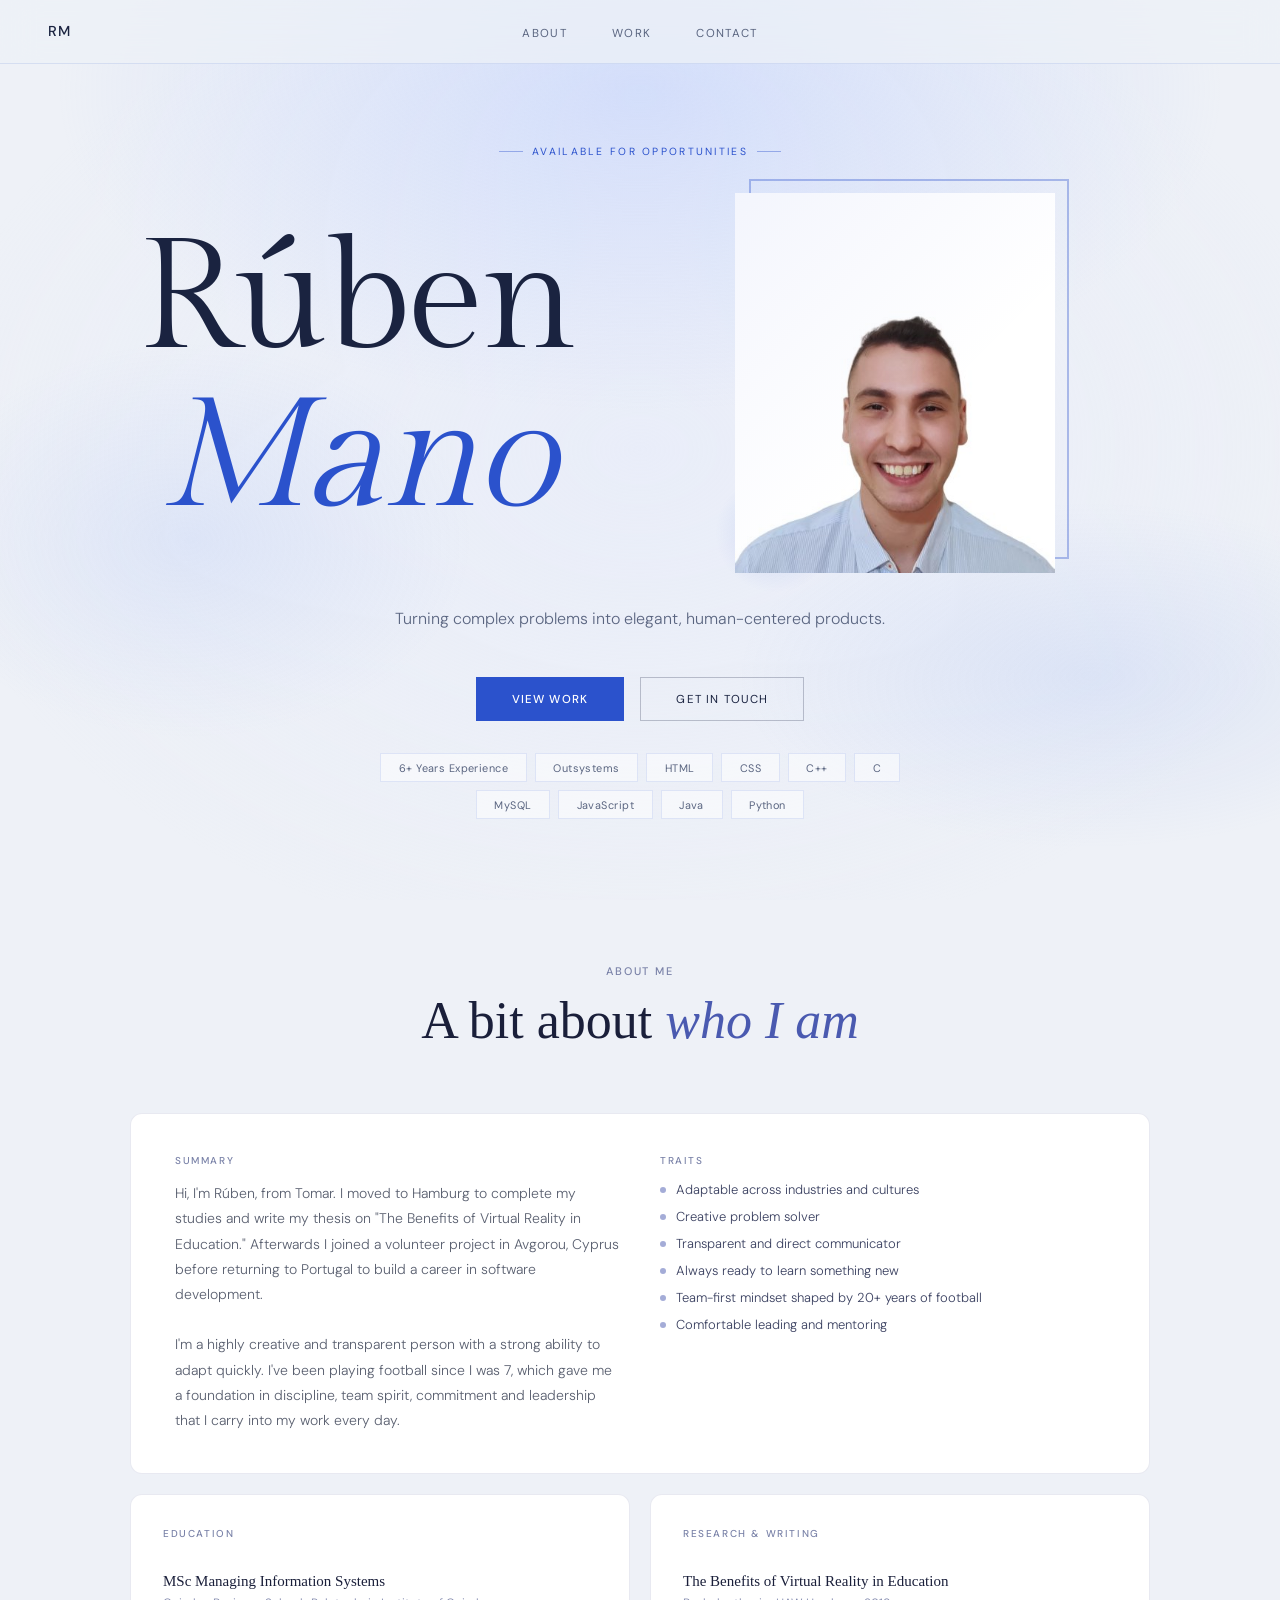
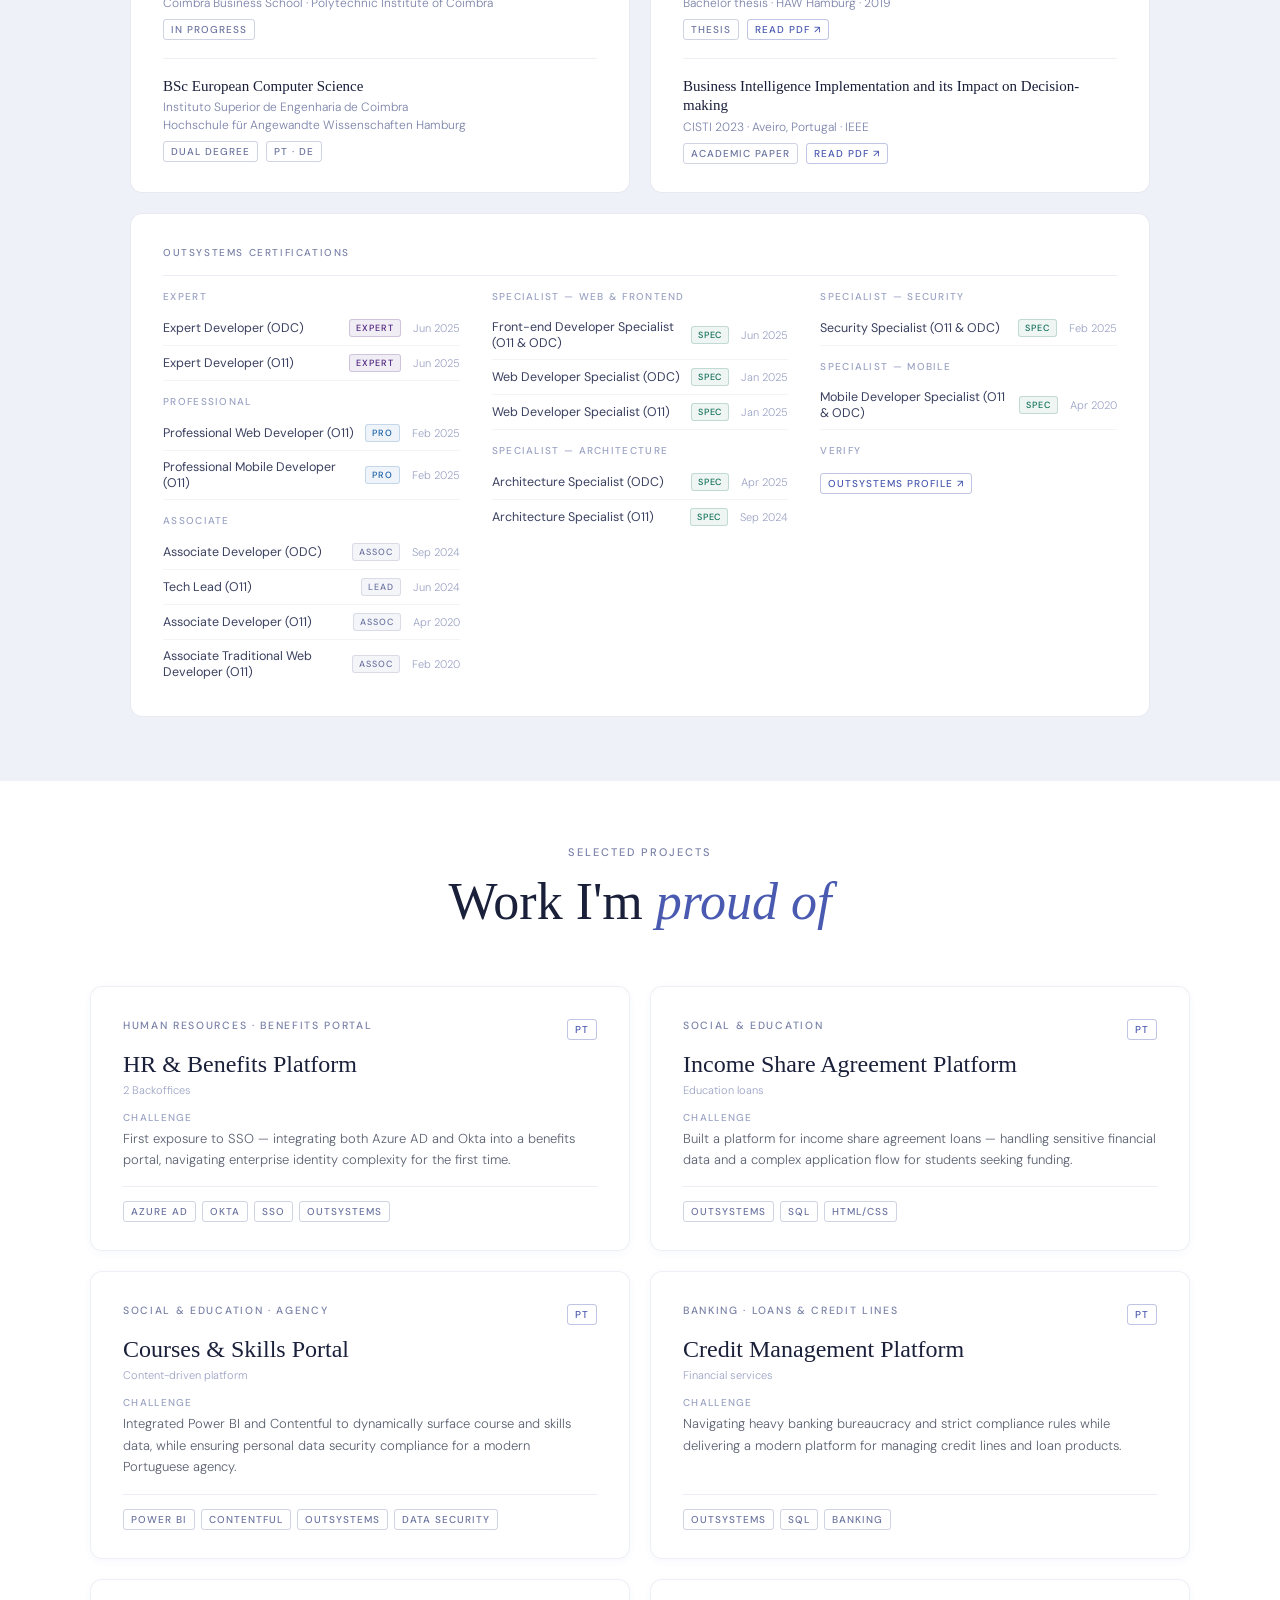
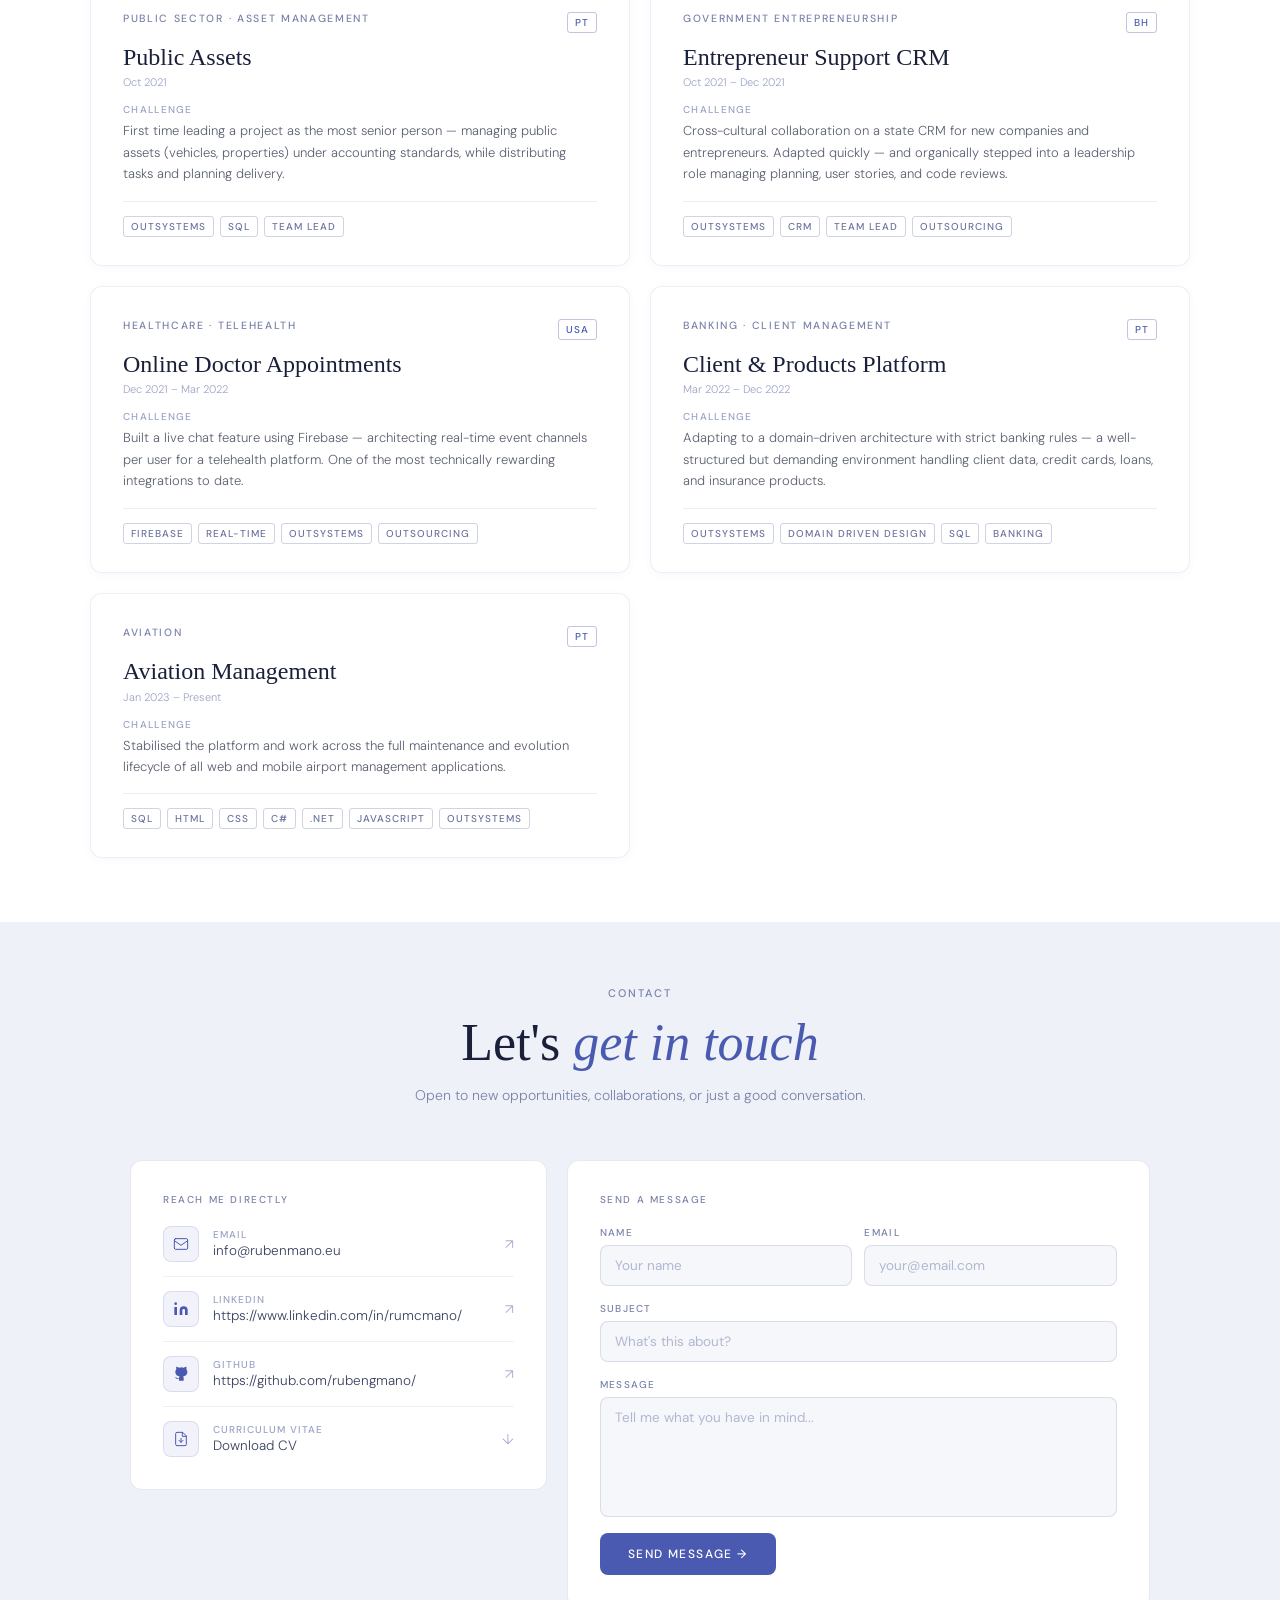
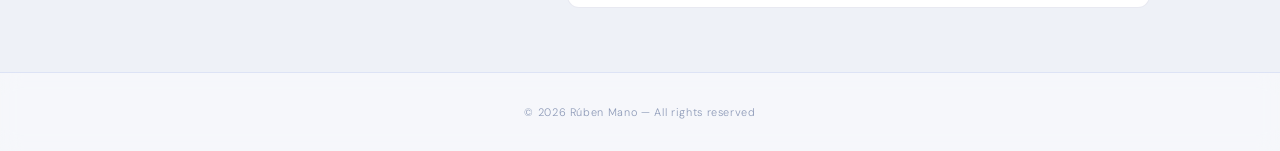
==== index.html @ a17b9021 "fix footer and contact form" ====
<!DOCTYPE html>
<html lang="en">
<head>
  <meta charset="UTF-8">
  <meta name="viewport" content="width=device-width, initial-scale=1.0">
  <title>Rúben Mano - Software Engineer</title>
  <link href="https://fonts.googleapis.com/css2?family=Gilda+Display&family=DM+Sans:wght@300;400;500&display=swap" rel="stylesheet">
  <link rel="stylesheet" href="style.css">
  <link rel="icon" href="data:image/svg+xml,<svg xmlns='http://www.w3.org/2000/svg' viewBox='0 0 100 100'><rect width='100' height='100' fill='%232b52cc'/><text x='50' y='68' font-family='serif' font-size='42' font-weight='bold' fill='white' text-anchor='middle'>RM</text></svg>">
</head>
<body>

  <!-- NAV -->
  <nav>
    <a href="#" class="nav-logo">RM</a>
    <ul class="nav-center">
      <li><a href="#about">About</a></li>
      <li><a href="#work">Work</a></li>
      <li><a href="#contact">Contact</a></li>
    </ul>
  </nav>

  <!-- HERO -->
  <section class="hero">
    <p class="hero-badge">Available for Opportunities</p>

    <div class="hero-inner">

        <!-- TEXT -->
        <div class="hero-text">
          <h1 class="hero-name">
            <span class="name-first">Rúben</span>
            <span class="name-last">Mano</span>
          </h1>
        </div>

        <!-- PHOTO -->
        <div class="hero-photo">
          <div class="photo-frame">
            <img src="[data-uri]" alt="Rúben Mano">
            <div class="photo-overlay"></div>
          </div>
        </div>

      </div>
      
    <p class="hero-role">
      Turning complex problems into elegant, human-centered products.
    </p>

    <div class="hero-btns">
      <a href="#work" class="btn-solid">View Work</a>
      <a href="#contact" class="btn-outline">Get in Touch</a>
    </div>

    <div class="tags-row">
      <span class="tag" id="years-experience">6+ Years Experience</span>
      <span class="tag">Outsystems</span>
      <span class="tag">HTML</span>
      <span class="tag">CSS</span>
      <span class="tag">C++</span>
      <span class="tag">C</span>
      <span class="tag">MySQL</span>
      <span class="tag">JavaScript</span>
      <span class="tag">Java</span>
      <span class="tag">Python</span>
    </div>
  </section>

  <!-- ABOUT -->
    <section id="about">
      <div class="ab-root">
        <!-- Header -->
        <div class="ab-header">
          <p class="ab-eyebrow">About me</p>
          <h2 class="ab-title">A bit about <em>who I am</em></h2>
        </div>
        <!-- Summary -->
        <div class="ab-summary">
          <div class="ab-summary-inner">
            <div>
              <p class="ab-section-label">Summary</p>
              <p class="ab-summary-text">
                Hi, I'm Rúben, from Tomar. I moved to Hamburg to complete my studies and write my thesis on "The Benefits of Virtual Reality in Education." Afterwards I joined a volunteer project in Avgorou, Cyprus before returning to Portugal to build a career in software development.
                <br><br>
                I'm a highly creative and transparent person with a strong ability to adapt quickly. I've been playing football since I was 7, which gave me a foundation in discipline, team spirit, commitment and leadership that I carry into my work every day.
              </p>
            </div>
            <div>
              <p class="ab-section-label">Traits</p>
              <div class="ab-traits">
                <div class="ab-trait"><div class="ab-trait-dot"></div>Adaptable across industries and cultures</div>
                <div class="ab-trait"><div class="ab-trait-dot"></div>Creative problem solver</div>
                <div class="ab-trait"><div class="ab-trait-dot"></div>Transparent and direct communicator</div>
                <div class="ab-trait"><div class="ab-trait-dot"></div>Always ready to learn something new</div>
                <div class="ab-trait"><div class="ab-trait-dot"></div>Team-first mindset shaped by 20+ years of football</div>
                <div class="ab-trait"><div class="ab-trait-dot"></div>Comfortable leading and mentoring</div>
              </div>
            </div>
          </div>
        </div>
        <!-- Education + Research -->
        <div class="ab-grid">
          <!-- Education -->
          <div class="ab-card">
            <p class="ab-section-label">Education</p>
            <div class="ab-edu-item">
              <p class="ab-edu-degree">MSc Managing Information Systems</p>
              <p class="ab-edu-school">Coimbra Business School · Polytechnic Institute of Coimbra</p>
              <div class="ab-edu-meta">
                <span class="ab-edu-tag">In progress</span>
              </div>
            </div>
            <div class="ab-edu-item">
              <p class="ab-edu-degree">BSc European Computer Science</p>
              <p class="ab-edu-school">Instituto Superior de Engenharia de Coimbra</p>
              <p class="ab-edu-school">Hochschule für Angewandte Wissenschaften Hamburg</p>
              <div class="ab-edu-meta">
                <span class="ab-edu-tag">Dual degree</span>
                <span class="ab-edu-tag">PT · DE</span>
              </div>
            </div>
          </div>
          <!-- Research & Writing -->
          <div class="ab-card">
            <p class="ab-section-label">Research & Writing</p>
            <div class="ab-edu-item">
              <p class="ab-edu-degree">The Benefits of Virtual Reality in Education</p>
              <p class="ab-edu-school">Bachelor thesis · HAW Hamburg · 2019</p>
              <div class="ab-edu-meta">
                <span class="ab-edu-tag">Thesis</span>
                <a class="ab-edu-link" href="https://www.researchgate.net/publication/388646341_The_benefits_of_Virtual_Reality_in_Education" target="_blank">Read PDF ↗</a>
              </div>
            </div>
            <div class="ab-edu-item">
              <p class="ab-edu-degree">Business Intelligence Implementation and its Impact on Decision-making</p>
              <p class="ab-edu-school">CISTI 2023 · Aveiro, Portugal · IEEE</p>
              <div class="ab-edu-meta">
                <span class="ab-edu-tag">Academic paper</span>
                <a class="ab-edu-link" href="https://www.researchgate.net/publication/373152622_Business_Intelligence_Implementation_and_its_Impact_on_Decision-making" target="_blank">Read PDF ↗</a>
              </div>
            </div>
          </div>
        </div>
        <!-- OutSystems Certifications -->
        <div class="ab-card-full">
          <p class="ab-section-label">OutSystems Certifications</p>
          <hr class="ab-divider">
          <div class="ab-cert-cols">
            <!-- Column 1: Expert + Professional -->
            <div>
              <p class="ab-cert-group-label">Expert</p>
              <div class="ab-cert-row">
                <span class="ab-cert-name">Expert Developer (ODC)</span>
                <div style="display:flex;align-items:center">
                  <span class="ab-cert-badge expert">Expert</span>
                  <span class="ab-cert-date">Jun 2025</span>
                </div>
              </div>
              <div class="ab-cert-row">
                <span class="ab-cert-name">Expert Developer (O11)</span>
                <div style="display:flex;align-items:center">
                  <span class="ab-cert-badge expert">Expert</span>
                  <span class="ab-cert-date">Jun 2025</span>
                </div>
              </div>
              <p class="ab-cert-group-label">Professional</p>
              <div class="ab-cert-row">
                <span class="ab-cert-name">Professional Web Developer (O11)</span>
                <div style="display:flex;align-items:center">
                  <span class="ab-cert-badge professional">Pro</span>
                  <span class="ab-cert-date">Feb 2025</span>
                </div>
              </div>
              <div class="ab-cert-row">
                <span class="ab-cert-name">Professional Mobile Developer (O11)</span>
                <div style="display:flex;align-items:center">
                  <span class="ab-cert-badge professional">Pro</span>
                  <span class="ab-cert-date">Feb 2025</span>
                </div>
              </div>
              <p class="ab-cert-group-label">Associate</p>
              <div class="ab-cert-row">
                <span class="ab-cert-name">Associate Developer (ODC)</span>
                <div style="display:flex;align-items:center">
                  <span class="ab-cert-badge associate">Assoc</span>
                  <span class="ab-cert-date">Sep 2024</span>
                </div>
              </div>
              <div class="ab-cert-row">
                <span class="ab-cert-name">Tech Lead (O11)</span>
                <div style="display:flex;align-items:center">
                  <span class="ab-cert-badge associate">Lead</span>
                  <span class="ab-cert-date">Jun 2024</span>
                </div>
              </div>
              <div class="ab-cert-row">
                <span class="ab-cert-name">Associate Developer (O11)</span>
                <div style="display:flex;align-items:center">
                  <span class="ab-cert-badge associate">Assoc</span>
                  <span class="ab-cert-date">Apr 2020</span>
                </div>
              </div>
              <div class="ab-cert-row">
                <span class="ab-cert-name">Associate Traditional Web Developer (O11)</span>
                <div style="display:flex;align-items:center">
                  <span class="ab-cert-badge associate">Assoc</span>
                  <span class="ab-cert-date">Feb 2020</span>
                </div>
              </div>
            </div>
            <!-- Column 2: Specialist (Web + Frontend + Architecture) -->
            <div>
              <p class="ab-cert-group-label">Specialist — Web & Frontend</p>
              <div class="ab-cert-row">
                <span class="ab-cert-name">Front-end Developer Specialist (O11 & ODC)</span>
                <div style="display:flex;align-items:center">
                  <span class="ab-cert-badge specialist">Spec</span>
                  <span class="ab-cert-date">Jun 2025</span>
                </div>
              </div>
              <div class="ab-cert-row">
                <span class="ab-cert-name">Web Developer Specialist (ODC)</span>
                <div style="display:flex;align-items:center">
                  <span class="ab-cert-badge specialist">Spec</span>
                  <span class="ab-cert-date">Jan 2025</span>
                </div>
              </div>
              <div class="ab-cert-row">
                <span class="ab-cert-name">Web Developer Specialist (O11)</span>
                <div style="display:flex;align-items:center">
                  <span class="ab-cert-badge specialist">Spec</span>
                  <span class="ab-cert-date">Jan 2025</span>
                </div>
              </div>
              <p class="ab-cert-group-label">Specialist — Architecture</p>
              <div class="ab-cert-row">
                <span class="ab-cert-name">Architecture Specialist (ODC)</span>
                <div style="display:flex;align-items:center">
                  <span class="ab-cert-badge specialist">Spec</span>
                  <span class="ab-cert-date">Apr 2025</span>
                </div>
              </div>
              <div class="ab-cert-row">
                <span class="ab-cert-name">Architecture Specialist (O11)</span>
                <div style="display:flex;align-items:center">
                  <span class="ab-cert-badge specialist">Spec</span>
                  <span class="ab-cert-date">Sep 2024</span>
                </div>
              </div>
            </div>
            <!-- Column 3: Specialist (Security + Mobile) -->
            <div>
              <p class="ab-cert-group-label">Specialist — Security</p>
              <div class="ab-cert-row">
                <span class="ab-cert-name">Security Specialist (O11 & ODC)</span>
                <div style="display:flex;align-items:center">
                  <span class="ab-cert-badge specialist">Spec</span>
                  <span class="ab-cert-date">Feb 2025</span>
                </div>
              </div>
              <p class="ab-cert-group-label">Specialist — Mobile</p>
              <div class="ab-cert-row">
                <span class="ab-cert-name">Mobile Developer Specialist (O11 & ODC)</span>
                <div style="display:flex;align-items:center">
                  <span class="ab-cert-badge specialist">Spec</span>
                  <span class="ab-cert-date">Apr 2020</span>
                </div>
              </div>
              <p class="ab-cert-group-label">Verify</p>
              <div style="margin-top:4px">
                <div class="ab-cert-row" style="border:none">
                  <a class="ab-edu-link" href="https://www.outsystems.com/profile/0pmqtbax6u/learn" target="_blank" style="margin-left:0">Outsystems Profile ↗</a>
                </div>
              </div>
            </div>
          </div>
        </div>
      </div>
    </section>

  <!-- WORK -->
  <section class="ws-root" id="work">
    <div class="ws-header">
      <p class="ws-eyebrow">Selected Projects</p>
      <h2 class="ws-title">Work I'm <em>proud of</em></h2>
    </div>

    <div class="ws-grid">

      <div class="ws-card">
        <div class="ws-card-header">
          <span class="ws-card-type">Human Resources · Benefits Portal</span>
          <span class="ws-flag">PT</span>
        </div>
        <h3 class="ws-card-title">HR & Benefits Platform</h3>
        <p class="ws-period">2 Backoffices</p>
        <p class="ws-section-label">Challenge</p>
        <p class="ws-section-text">First exposure to SSO — integrating both Azure AD and Okta into a benefits portal, navigating enterprise identity complexity for the first time.</p>
        <hr class="ws-divider">
        <div class="ws-tags">
          <span class="ws-tag">Azure AD</span>
          <span class="ws-tag">Okta</span>
          <span class="ws-tag">SSO</span>
          <span class="ws-tag">OutSystems</span>
        </div>
      </div>

      <div class="ws-card">
        <div class="ws-card-header">
          <span class="ws-card-type">Social & Education</span>
          <span class="ws-flag">PT</span>
        </div>
        <h3 class="ws-card-title">Income Share Agreement Platform</h3>
        <p class="ws-period">Education loans</p>
        <p class="ws-section-label">Challenge</p>
        <p class="ws-section-text">Built a platform for income share agreement loans — handling sensitive financial data and a complex application flow for students seeking funding.</p>
        <hr class="ws-divider">
        <div class="ws-tags">
          <span class="ws-tag">OutSystems</span>
          <span class="ws-tag">SQL</span>
          <span class="ws-tag">HTML/CSS</span>
        </div>
      </div>

      <div class="ws-card">
        <div class="ws-card-header">
          <span class="ws-card-type">Social & Education · Agency</span>
          <span class="ws-flag">PT</span>
        </div>
        <h3 class="ws-card-title">Courses & Skills Portal</h3>
        <p class="ws-period">Content-driven platform</p>
        <p class="ws-section-label">Challenge</p>
        <p class="ws-section-text">Integrated Power BI and Contentful to dynamically surface course and skills data, while ensuring personal data security compliance for a modern Portuguese agency.</p>
        <hr class="ws-divider">
        <div class="ws-tags">
          <span class="ws-tag">Power BI</span>
          <span class="ws-tag">Contentful</span>
          <span class="ws-tag">OutSystems</span>
          <span class="ws-tag">Data Security</span>
        </div>
      </div>

      <div class="ws-card">
        <div class="ws-card-header">
          <span class="ws-card-type">Banking · Loans & Credit Lines</span>
          <span class="ws-flag">PT</span>
        </div>
        <h3 class="ws-card-title">Credit Management Platform</h3>
        <p class="ws-period">Financial services</p>
        <p class="ws-section-label">Challenge</p>
        <p class="ws-section-text">Navigating heavy banking bureaucracy and strict compliance rules while delivering a modern platform for managing credit lines and loan products.</p>
        <hr class="ws-divider">
        <div class="ws-tags">
          <span class="ws-tag">OutSystems</span>
          <span class="ws-tag">SQL</span>
          <span class="ws-tag">Banking</span>
        </div>
      </div>

      <div class="ws-card">
        <div class="ws-card-header">
          <span class="ws-card-type">Public Sector · Asset Management</span>
          <span class="ws-flag">PT</span>
        </div>
        <h3 class="ws-card-title">Public Assets</h3>
        <p class="ws-period">Oct 2021</p>
        <p class="ws-section-label">Challenge</p>
        <p class="ws-section-text">First time leading a project as the most senior person — managing public assets (vehicles, properties) under accounting standards, while distributing tasks and planning delivery.</p>
        <hr class="ws-divider">
        <div class="ws-tags">
          <span class="ws-tag">OutSystems</span>
          <span class="ws-tag">SQL</span>
          <span class="ws-tag">Team Lead</span>
        </div>
      </div>

      <div class="ws-card">
        <div class="ws-card-header">
          <span class="ws-card-type">Government Entrepreneurship</span>
          <span class="ws-flag">BH</span>
        </div>
        <h3 class="ws-card-title">Entrepreneur Support CRM</h3>
        <p class="ws-period">Oct 2021 – Dec 2021</p>
        <p class="ws-section-label">Challenge</p>
        <p class="ws-section-text">Cross-cultural collaboration on a state CRM for new companies and entrepreneurs. Adapted quickly — and organically stepped into a leadership role managing planning, user stories, and code reviews.</p>
        <hr class="ws-divider">
        <div class="ws-tags">
          <span class="ws-tag">OutSystems</span>
          <span class="ws-tag">CRM</span>
          <span class="ws-tag">Team Lead</span>
          <span class="ws-tag">Outsourcing</span>
        </div>
      </div>

      <div class="ws-card">
        <div class="ws-card-header">
          <span class="ws-card-type">Healthcare · Telehealth</span>
          <span class="ws-flag">USA</span>
        </div>
        <h3 class="ws-card-title">Online Doctor Appointments</h3>
        <p class="ws-period">Dec 2021 – Mar 2022</p>
        <p class="ws-section-label">Challenge</p>
        <p class="ws-section-text">Built a live chat feature using Firebase — architecting real-time event channels per user for a telehealth platform. One of the most technically rewarding integrations to date.</p>
        <hr class="ws-divider">
        <div class="ws-tags">
          <span class="ws-tag">Firebase</span>
          <span class="ws-tag">Real-time</span>
          <span class="ws-tag">OutSystems</span>
          <span class="ws-tag">Outsourcing</span>
        </div>
      </div>

      <div class="ws-card">
        <div class="ws-card-header">
          <span class="ws-card-type">Banking · Client Management</span>
          <span class="ws-flag">PT</span>
        </div>
        <h3 class="ws-card-title">Client & Products Platform</h3>
        <p class="ws-period">Mar 2022 – Dec 2022</p>
        <p class="ws-section-label">Challenge</p>
        <p class="ws-section-text">Adapting to a domain-driven architecture with strict banking rules — a well-structured but demanding environment handling client data, credit cards, loans, and insurance products.</p>
        <hr class="ws-divider">
        <div class="ws-tags">
          <span class="ws-tag">OutSystems</span>
          <span class="ws-tag">Domain Driven Design</span>
          <span class="ws-tag">SQL</span>
          <span class="ws-tag">Banking</span>
        </div>
      </div>

      <div class="ws-card">
        <div class="ws-card-header">
          <span class="ws-card-type">Aviation</span>
          <span class="ws-flag">PT</span>
        </div>
        <h3 class="ws-card-title">Aviation Management</h3>
        <p class="ws-period">Jan 2023 – Present</p>
        <p class="ws-section-label">Challenge</p>
        <p class="ws-section-text">Stabilised the platform and work across the full maintenance and evolution lifecycle of all web and mobile airport management applications.</p>
        <hr class="ws-divider">
        <div class="ws-tags">
          <span class="ws-tag">SQL</span>
          <span class="ws-tag">HTML</span>
          <span class="ws-tag">CSS</span>
          <span class="ws-tag">C#</span>
          <span class="ws-tag">.Net</span>
          <span class="ws-tag">Javascript</span>
          <span class="ws-tag">Outsystems</span>
        </div>
      </div>

    </div>
  </section>

  <!-- FOOTER -->

  <!-- CONTACT -->
  <section id="contact">
    <div class="ct-root">
      <!-- Header -->
      <div class="ct-header">
        <p class="ct-eyebrow">Contact</p>
        <h2 class="ct-title">Let's <em>get in touch</em></h2>
        <p class="ct-subtitle">Open to new opportunities, collaborations, or just a good conversation.</p>
      </div>
      <div class="ct-layout">
        <!-- Left: links -->
        <div class="ct-card">
          <p class="ct-section-label">Reach me directly</p>
          <a class="ct-link-row" href="mailto:info@rubenmano.eu">
            <div class="ct-link-icon">
              <svg viewBox="0 0 24 24" fill="none" stroke="#4a5ab0" stroke-width="1.5" stroke-linecap="round" stroke-linejoin="round">
                <rect x="2" y="4" width="20" height="16" rx="2"/>
                <path d="m2 7 10 7 10-7"/>
              </svg>
            </div>
            <div class="ct-link-info">
              <p class="ct-link-type">Email</p>
              <p class="ct-link-value">info@rubenmano.eu</p>
            </div>
            <span class="ct-link-arrow">↗</span>
          </a>
          <a class="ct-link-row" href="https://www.linkedin.com/in/rumcmano/" target="_blank">
            <div class="ct-link-icon">
              <svg viewBox="0 0 24 24" fill="#4a5ab0">
                <path d="M16 8a6 6 0 0 1 6 6v7h-4v-7a2 2 0 0 0-2-2 2 2 0 0 0-2 2v7h-4v-7a6 6 0 0 1 6-6z"/>
                <rect x="2" y="9" width="4" height="12"/>
                <circle cx="4" cy="4" r="2"/>
              </svg>
            </div>
            <div class="ct-link-info">
              <p class="ct-link-type">LinkedIn</p>
              <p class="ct-link-value">https://www.linkedin.com/in/rumcmano/</p>
            </div>
            <span class="ct-link-arrow">↗</span>
          </a>
          <a class="ct-link-row" href="https://github.com/rubengmano/" target="_blank">
            <div class="ct-link-icon">
              <svg viewBox="0 0 24 24" fill="#4a5ab0">
                <path d="M9 19c-5 1.5-5-2.5-7-3m14 6v-3.87a3.37 3.37 0 0 0-.94-2.61c3.14-.35 6.44-1.54 6.44-7A5.44 5.44 0 0 0 20 4.77 5.07 5.07 0 0 0 19.91 1S18.73.65 16 2.48a13.38 13.38 0 0 0-7 0C6.27.65 5.09 1 5.09 1A5.07 5.07 0 0 0 5 4.77a5.44 5.44 0 0 0-1.5 3.78c0 5.42 3.3 6.61 6.44 7A3.37 3.37 0 0 0 9 18.13V22"/>
              </svg>
            </div>
            <div class="ct-link-info">
              <p class="ct-link-type">GitHub</p>
              <p class="ct-link-value">https://github.com/rubengmano/</p>
            </div>
            <span class="ct-link-arrow">↗</span>
          </a>
          <a class="ct-link-row" href="cv.pdf" download>
            <div class="ct-link-icon">
              <svg viewBox="0 0 24 24" fill="none" stroke="#4a5ab0" stroke-width="1.5" stroke-linecap="round" stroke-linejoin="round">
                <path d="M14 2H6a2 2 0 0 0-2 2v16a2 2 0 0 0 2 2h12a2 2 0 0 0 2-2V8z"/>
                <polyline points="14 2 14 8 20 8"/>
                <line x1="12" y1="11" x2="12" y2="17"/>
                <polyline points="9 14 12 17 15 14"/>
              </svg>
            </div>
            <div class="ct-link-info">
              <p class="ct-link-type">Curriculum Vitae</p>
              <p class="ct-link-value">Download CV</p>
            </div>
            <span class="ct-link-arrow">↓</span>
          </a>
        </div>
        <!-- Right: form -->
        <div class="ct-form-card">
          <p class="ct-section-label">Send a message</p>
          <div class="ct-success" id="ct-success" style="display:none;align-items:center;gap:10px;background:rgba(15,110,86,0.07);border:0.5px solid rgba(15,110,86,0.2);border-radius:8px;padding:12px 16px;font-size:13px;color:#0f6e56;">
            Message sent — I'll get back to you soon.
          </div>
          <form class="ct-form" id="ct-form" onsubmit="handleSubmit(event)">
            <div class="ct-form-row">
              <div class="ct-field">
                <label class="ct-label" for="ct-name">Name</label>
                <input class="ct-input" name="name" id="ct-name" type="text" placeholder="Your name" required />
              </div>
              <div class="ct-field">
                <label class="ct-label" for="ct-email">Email</label>
                <input class="ct-input" name="email" id="ct-email" type="email" placeholder="your@email.com" required />
              </div>
            </div>
            <div class="ct-field">
              <label class="ct-label" for="ct-subject">Subject</label>
              <input class="ct-input" name="subject" id="ct-subject" type="text" placeholder="What's this about?" />
            </div>
            <div class="ct-field">
              <label class="ct-label" for="ct-message">Message</label>
              <textarea class="ct-textarea" name="message" id="ct-message" placeholder="Tell me what you have in mind..." required></textarea>
            </div>
            <button class="ct-submit" type="submit">Send message →</button>
          </form>
        </div>
      </div>
    </div>
  </section>

  <!-- FOOTER -->
  <footer>
    <div class="footer-inner">
      <p class="footer-left">© 2026 Rúben Mano — All rights reserved</p>
    </div>
  </footer>

  <script src="script.js"></script>

</body>
</html>
---- style.css ----
/* ── CONTACT SECTION ── */
.ct-root {
  padding: 64px 40px;
  max-width: 1100px;
  margin: 0 auto;
}
.ct-header {
  text-align: center;
  margin-bottom: 56px;
}
.ct-eyebrow {
  font-size: 11px;
  letter-spacing: 0.18em;
  color: #7a82a8;
  font-weight: 500;
  text-transform: uppercase;
  margin-bottom: 14px;
}
.ct-title {
  font-family: 'Playfair Display', Georgia, serif;
  font-size: 52px;
  font-weight: 400;
  color: #1a1f3a;
  line-height: 1.1;
}
.ct-title em {
  font-style: italic;
  color: #4a5ab0;
}
.ct-subtitle {
  font-size: 14px;
  color: #7a82a8;
  margin-top: 14px;
}
.ct-layout {
  display: grid;
  grid-template-columns: 1fr 1.4fr;
  gap: 20px;
  align-items: start;
}
.ct-card {
  background: #ffffff;
  border-radius: 12px;
  border: 0.5px solid rgba(100, 110, 160, 0.15);
  padding: 32px;
  transition: border-color 0.2s;
}
.ct-card:hover {
  border-color: rgba(74, 90, 176, 0.3);
}
.ct-section-label {
  font-size: 10px;
  letter-spacing: 0.16em;
  text-transform: uppercase;
  color: #7a82a8;
  font-weight: 500;
  margin-bottom: 20px;
}
.ct-link-row {
  display: flex;
  align-items: center;
  gap: 14px;
  padding: 14px 0;
  border-bottom: 0.5px solid rgba(100, 110, 160, 0.1);
  text-decoration: none;
  transition: gap 0.2s;
}
.ct-link-row:last-child {
  border-bottom: none;
  padding-bottom: 0;
}
.ct-link-row:first-of-type {
  padding-top: 0;
}
.ct-link-row:hover { gap: 18px; }
.ct-link-icon {
  width: 36px;
  height: 36px;
  border-radius: 8px;
  background: rgba(74, 90, 176, 0.07);
  border: 0.5px solid rgba(74, 90, 176, 0.15);
  display: flex;
  align-items: center;
  justify-content: center;
  flex-shrink: 0;
}
.ct-link-icon svg {
  width: 16px;
  height: 16px;
}
.ct-link-info { flex: 1; }
.ct-link-type {
  font-size: 10px;
  letter-spacing: 0.1em;
  text-transform: uppercase;
  color: #9ba3c4;
  font-weight: 500;
}
.ct-link-value {
  font-size: 13.5px;
  color: #3a4060;
  margin-top: 1px;
}
.ct-link-arrow {
  font-size: 14px;
  color: #a0a8cc;
}
.ct-form-card {
  background: #ffffff;
  border-radius: 12px;
  border: 0.5px solid rgba(100, 110, 160, 0.15);
  padding: 32px;
}
.ct-form {
  display: flex;
  flex-direction: column;
  gap: 16px;
}
.ct-field {
  display: flex;
  flex-direction: column;
  gap: 6px;
}
.ct-label {
  font-size: 10px;
  letter-spacing: 0.13em;
  text-transform: uppercase;
  color: #7a82a8;
  font-weight: 500;
}
.ct-input,
.ct-textarea {
  font-family: 'DM Sans', sans-serif;
  font-size: 13.5px;
  color: #1a1f3a;
  background: #f6f7fb;
  border: 0.5px solid rgba(100, 110, 160, 0.2);
  border-radius: 8px;
  padding: 11px 14px;
  outline: none;
  transition: border-color 0.15s, background 0.15s;
  resize: none;
}
.ct-input::placeholder,
.ct-textarea::placeholder {
  color: #b0b8d0;
}
.ct-input:focus,
.ct-textarea:focus {
  border-color: rgba(74, 90, 176, 0.45);
  background: #ffffff;
}
.ct-textarea { min-height: 120px; }
.ct-form-row {
  display: grid;
  grid-template-columns: 1fr 1fr;
  gap: 12px;
}
.ct-submit {
  font-family: 'DM Sans', sans-serif;
  font-size: 12px;
  font-weight: 500;
  letter-spacing: 0.12em;
  text-transform: uppercase;
  color: #ffffff;
  background: #4a5ab0;
  border: none;
  border-radius: 8px;
  padding: 13px 28px;
  cursor: pointer;
  transition: background 0.15s, transform 0.1s;
  align-self: flex-start;
}
.ct-submit:hover { background: #3a4a9e; }
.ct-submit:active { transform: scale(0.98); }
@media (max-width: 700px) {
  .ct-layout { grid-template-columns: 1fr; }
  .ct-form-row { grid-template-columns: 1fr; }
  .ct-title { font-size: 34px; }
  .ct-root { padding: 40px 20px; }
}
/* ── NEW ABOUT SECTION ── */
.ab-root {
  padding: 64px 40px;
  max-width: 1100px;
  margin: 0 auto;
}
.ab-header {
  text-align: center;
  margin-bottom: 64px;
}
.ab-eyebrow {
  font-size: 11px;
  letter-spacing: 0.18em;
  color: #7a82a8;
  font-weight: 500;
  text-transform: uppercase;
  margin-bottom: 14px;
}
.ab-title {
  font-family: 'Playfair Display', Georgia, serif;
  font-size: 52px;
  font-weight: 400;
  color: #1a1f3a;
  line-height: 1.1;
}
.ab-title em {
  font-style: italic;
  color: #4a5ab0;
}
.ab-summary {
  background: #ffffff;
  border-radius: 12px;
  border: 0.5px solid rgba(100, 110, 160, 0.15);
  padding: 40px 44px;
  margin-bottom: 20px;
}
.ab-summary-inner {
  display: grid;
  grid-template-columns: 1fr 1fr;
  gap: 40px;
  align-items: start;
}
.ab-section-label {
  font-size: 10px;
  letter-spacing: 0.16em;
  text-transform: uppercase;
  color: #7a82a8;
  font-weight: 500;
  margin-bottom: 14px;
}
.ab-summary-text {
  font-size: 14px;
  color: #5a6070;
  line-height: 1.8;
}
.ab-traits {
  display: flex;
  flex-direction: column;
  gap: 10px;
}
.ab-trait {
  display: flex;
  align-items: center;
  gap: 10px;
  font-size: 13px;
  color: #3a4060;
}
.ab-trait-dot {
  width: 6px;
  height: 6px;
  border-radius: 50%;
  background: #4a5ab0;
  flex-shrink: 0;
  opacity: 0.5;
}
.ab-grid {
  display: grid;
  grid-template-columns: 1fr 1fr;
  gap: 20px;
  margin-bottom: 20px;
}
.ab-card {
  background: #ffffff;
  border-radius: 12px;
  border: 0.5px solid rgba(100, 110, 160, 0.15);
  padding: 32px 32px 28px;
  display: flex;
  flex-direction: column;
  gap: 0;
  transition: border-color 0.2s;
}
.ab-card:hover {
  border-color: rgba(74, 90, 176, 0.3);
}
.ab-edu-item {
  padding: 18px 0;
  border-bottom: 0.5px solid rgba(100, 110, 160, 0.1);
}
.ab-edu-item:last-child {
  border-bottom: none;
  padding-bottom: 0;
}
.ab-edu-item:first-child {
  padding-top: 0;
}
.ab-edu-degree {
  font-family: 'Playfair Display', Georgia, serif;
  font-size: 15px;
  font-weight: 400;
  color: #1a1f3a;
  margin-bottom: 3px;
  line-height: 1.3;
}
.ab-edu-school {
  font-size: 12px;
  color: #7a82a8;
  margin-bottom: 2px;
}
.ab-edu-meta {
  display: flex;
  align-items: center;
  gap: 8px;
  margin-top: 8px;
  flex-wrap: wrap;
}
.ab-edu-tag {
  font-size: 10px;
  letter-spacing: 0.1em;
  text-transform: uppercase;
  color: #6b74a0;
  border: 0.5px solid rgba(100, 110, 160, 0.3);
  border-radius: 3px;
  padding: 3px 7px;
  font-weight: 500;
}
.ab-edu-link {
  font-size: 10px;
  letter-spacing: 0.1em;
  text-transform: uppercase;
  color: #4a5ab0;
  border: 0.5px solid rgba(74, 90, 176, 0.35);
  border-radius: 3px;
  padding: 3px 7px;
  font-weight: 500;
  text-decoration: none;
  transition: background 0.15s;
}
.ab-edu-link:hover {
  background: rgba(74, 90, 176, 0.06);
}
.ab-certs {
  display: flex;
  flex-direction: column;
  gap: 0;
}
.ab-cert-group-label {
  font-size: 10px;
  letter-spacing: 0.13em;
  text-transform: uppercase;
  color: #9ba3c4;
  font-weight: 500;
  margin: 14px 0 8px;
}
.ab-cert-group-label:first-child {
  margin-top: 0;
}
.ab-cert-row {
  display: flex;
  align-items: center;
  justify-content: space-between;
  padding: 8px 0;
  border-bottom: 0.5px solid rgba(100, 110, 160, 0.08);
}
.ab-cert-row:last-child {
  border-bottom: none;
}
.ab-cert-name {
  font-size: 12.5px;
  color: #3a4060;
  font-weight: 400;
}
.ab-cert-date {
  font-size: 11px;
  color: #9ba3c4;
  white-space: nowrap;
  margin-left: 12px;
}
.ab-cert-badge {
  font-size: 9px;
  letter-spacing: 0.1em;
  text-transform: uppercase;
  font-weight: 500;
  padding: 2px 6px;
  border-radius: 3px;
  white-space: nowrap;
  margin-left: 8px;
}
.ab-cert-badge.expert {
  color: #4a1f7a;
  background: rgba(74, 31, 122, 0.08);
  border: 0.5px solid rgba(74, 31, 122, 0.2);
}
.ab-cert-badge.professional {
  color: #185fa5;
  background: rgba(24, 95, 165, 0.07);
  border: 0.5px solid rgba(24, 95, 165, 0.2);
}
.ab-cert-badge.specialist {
  color: #0f6e56;
  background: rgba(15, 110, 86, 0.07);
  border: 0.5px solid rgba(15, 110, 86, 0.2);
}
.ab-cert-badge.associate {
  color: #6b74a0;
  background: rgba(107, 116, 160, 0.07);
  border: 0.5px solid rgba(107, 116, 160, 0.2);
}
.ab-card-full {
  background: #ffffff;
  border-radius: 12px;
  border: 0.5px solid rgba(100, 110, 160, 0.15);
  padding: 32px 32px 28px;
  transition: border-color 0.2s;
}
.ab-card-full:hover {
  border-color: rgba(74, 90, 176, 0.3);
}
.ab-cert-cols {
  display: grid;
  grid-template-columns: 1fr 1fr 1fr;
  gap: 0 32px;
}
.ab-divider {
  border: none;
  border-top: 0.5px solid rgba(100, 110, 160, 0.12);
  margin: 16px 0 14px;
}
@media (max-width: 700px) {
  .ab-grid { grid-template-columns: 1fr; }
  .ab-summary-inner { grid-template-columns: 1fr; gap: 24px; }
  .ab-cert-cols { grid-template-columns: 1fr; }
  .ab-title { font-size: 34px; }
  .ab-root { padding: 40px 20px; }
}
*, *::before, *::after { margin: 0; padding: 0; box-sizing: border-box; }

:root {
  --bg:       #eef1f7;
  --bg2:      #e8ecf5;
  --white:    #ffffff;
  --blue:     #2b52cc;
  --blue-lt:  #4a6de0;
  --ink:      #1a2340;
  --mid:      #5a6580;
  --soft:     #8e9ab8;
  --border:   rgba(43, 82, 204, 0.12);
  --glow:     rgba(43, 82, 204, 0.08);
}

html { font-size: 16px; scroll-behavior: smooth; }

body {
  background: var(--bg);
  color: var(--ink);
  font-family: 'DM Sans', sans-serif;
  font-weight: 300;
  min-height: 100vh;
  overflow-x: hidden;
}

/* ── MESH BACKGROUND ── */
body::before {
  content: '';
  position: fixed; inset: 0;
  background:
    radial-gradient(ellipse 70% 55% at 50% 10%,  rgba(180, 200, 255, 0.45) 0%, transparent 65%),
    radial-gradient(ellipse 40% 40% at 15% 60%,  rgba(160, 185, 245, 0.2)  0%, transparent 55%),
    radial-gradient(ellipse 50% 35% at 85% 75%,  rgba(140, 170, 240, 0.18) 0%, transparent 55%),
    radial-gradient(ellipse 80% 80% at 50% 50%,  rgba(230, 235, 250, 0.6)  0%, transparent 70%);
  pointer-events: none;
  z-index: -1;
}

 /* RIGHT: photo */
  .hero-photo {
    flex-shrink: 0;
    position: relative;
    animation: fadeUp 0.9s 0.2s ease both;
  }
  .photo-frame {
    width: 320px;
    height: 380px;
    position: relative;
  }
  /* decorative accent */
  .photo-frame::before {
    content: '';
    position: absolute;
    top: -14px; right: -14px;
    width: 100%; height: 100%;
    border: 2px solid var(--blue);
    opacity: 0.35;
    z-index: 0;
  }
  .photo-frame::after {
    content: '';
    position: absolute;
    bottom: -20px; left: -20px;
    width: 120px; height: 120px;
    background: radial-gradient(circle, rgba(59,91,219,0.15), transparent 70%);
    z-index: 0;
  }
  .photo-frame img {
    width: 100%; height: 100%;
    object-fit: cover;
    object-position: top center;
    display: block;
    position: relative; z-index: 1;
    filter: grayscale(8%);
  }
  /* subtle color overlay */
  .photo-overlay {
    position: absolute; inset: 0; z-index: 2;
    background: linear-gradient(135deg, rgba(59,91,219,0.06) 0%, transparent 60%);
    pointer-events: none;
  }

   .hero-inner {
    display: flex;
    align-items: center;
    gap: 10rem;
    max-width: 1100px;
    width: 100%;
    animation: fadeUp 0.9s ease both;
  }

  .hero-name {
    opacity: 0;
    animation: fadeUp 0.7s 0.3s ease forwards;
    line-height: 1;
    margin-bottom: 0.15em;
    margin-left: 3rem;
  }

  @keyframes fadeUp {
    from { opacity: 0; transform: translateY(30px); }
    to   { opacity: 1; transform: translateY(0); }
  }
    /* Responsive .hero-inner */
    @media (max-width: 768px) {
      .hero-inner {
        flex-direction: column;
        gap: 2rem;
        align-items: center;
      }

      .hero-name {
        margin-left: 0;
        margin-right: 0;
        margin-bottom: 0;
        text-align: center;
      }
    }

/* ── NAV ── */
nav {
  position: fixed; top: 0; left: 0; right: 0;
  z-index: 100;
  display: flex;
  align-items: center;
  justify-content: space-between;
  padding: 1.4rem 3rem;
  background: rgba(238, 241, 247, 0.72);
  backdrop-filter: blur(18px);
  -webkit-backdrop-filter: blur(18px);
  border-bottom: 1px solid var(--border);
}

.nav-logo {
  font-family: 'DM Sans', sans-serif;
  font-weight: 500;
  font-size: 0.9rem;
  letter-spacing: 0.05em;
  color: var(--ink);
  text-decoration: none;
}

.nav-center {
  display: flex; gap: 2.8rem;
  list-style: none;
  position: absolute; left: 50%; transform: translateX(-50%);
}
.nav-center a {
  font-size: 0.72rem;
  font-weight: 400;
  letter-spacing: 0.12em;
  text-transform: uppercase;
  text-decoration: none;
  color: var(--mid);
  transition: color 0.2s;
}
.nav-center a:hover { color: var(--blue); }

.nav-lang {
  display: flex; gap: 0;
  border: 1px solid var(--border);
  overflow: hidden;
}
.lang-btn {
  padding: 0.38rem 0.9rem;
  font-size: 0.7rem;
  font-weight: 500;
  letter-spacing: 0.08em;
  background: transparent;
  color: var(--mid);
  border: none;
  cursor: pointer;
  transition: background 0.2s, color 0.2s;
  font-family: 'DM Sans', sans-serif;
}
.lang-btn.active {
  background: var(--blue);
  color: #fff;
}
.lang-btn:not(.active):hover { background: var(--glow); color: var(--blue); }

/* ── HERO ── */
.hero {
  position: relative; z-index: 1;
  min-height: 100vh;
  display: flex;
  flex-direction: column;
  align-items: center;
  justify-content: center;
  text-align: center;
  padding: 7rem 2rem 3rem;
  gap: 0;
}

.hero-badge {
  font-size: 0.65rem;
  font-weight: 400;
  letter-spacing: 0.22em;
  text-transform: uppercase;
  color: var(--blue);
  margin-bottom: 2.2rem;
  opacity: 0;
  animation: fadeUp 0.6s 0.15s ease forwards;
  display: flex; align-items: center; gap: 0.6rem;
}
.hero-badge::before, .hero-badge::after {
  content: '';
  display: block;
  width: 24px; height: 1px;
  background: var(--blue);
  opacity: 0.4;
}

.name-first {
  display: block;
  font-family: 'Gilda Display', serif;
  font-size: clamp(5rem, 12vw, 10rem);
  font-weight: 400;
  letter-spacing: -0.02em;
  color: var(--ink);
}

.name-last {
  display: block;
  font-family: 'Gilda Display', serif;
  font-size: clamp(5rem, 12vw, 10rem);
  font-weight: 400;
  font-style: italic;
  letter-spacing: -0.02em;
  color: var(--blue);
  line-height: 1.05;
}

.hero-role {
  margin-top: 2rem;
  font-size: clamp(0.85rem, 1.5vw, 1rem);
  font-weight: 300;
  color: var(--mid);
  line-height: 1.7;
  max-width: 50ch;
  opacity: 0;
  animation: fadeUp 0.7s 0.5s ease forwards;
}

.hero-btns {
  margin-top: 2.8rem;
  display: flex; gap: 1rem;
  opacity: 0;
  animation: fadeUp 0.7s 0.65s ease forwards;
}

.btn-solid {
  padding: 0.85rem 2.2rem;
  background: var(--blue);
  color: #fff;
  font-family: 'DM Sans', sans-serif;
  font-size: 0.72rem;
  font-weight: 500;
  letter-spacing: 0.1em;
  text-transform: uppercase;
  text-decoration: none;
  border: 1px solid var(--blue);
  transition: background 0.22s, transform 0.18s;
  cursor: pointer;
}
.btn-solid:hover { background: var(--blue-lt); transform: translateY(-1px); }

.btn-outline {
  padding: 0.85rem 2.2rem;
  background: transparent;
  color: var(--ink);
  font-family: 'DM Sans', sans-serif;
  font-size: 0.72rem;
  font-weight: 400;
  letter-spacing: 0.1em;
  text-transform: uppercase;
  text-decoration: none;
  border: 1px solid rgba(26, 35, 64, 0.25);
  transition: border-color 0.22s, color 0.22s, transform 0.18s;
  cursor: pointer;
}
.btn-outline:hover { border-color: var(--blue); color: var(--blue); transform: translateY(-1px); }

/* ── STATS ── */
.stats-row {
  margin-top: 4rem;
  display: grid;
  grid-template-columns: repeat(4, 1fr);
  width: 100%;
  max-width: 780px;
  border: 1px solid var(--border);
  background: rgba(255,255,255,0.55);
  backdrop-filter: blur(8px);
  opacity: 0;
  animation: fadeUp 0.7s 0.85s ease forwards;
}

.stat-cell {
  padding: 1.6rem 1rem;
  text-align: center;
  border-right: 1px solid var(--border);
  transition: background 0.2s;
}
.stat-cell:last-child { border-right: none; }
.stat-cell:hover { background: rgba(43, 82, 204, 0.04); }

.stat-num {
  font-family: 'Gilda Display', serif;
  font-size: 2rem;
  font-style: italic;
  color: var(--blue);
  line-height: 1;
  display: block;
  margin-bottom: 0.5rem;
}

.stat-label {
  font-size: 0.6rem;
  font-weight: 500;
  letter-spacing: 0.16em;
  text-transform: uppercase;
  color: var(--soft);
}

/* ── TAGS ── */
.tags-row {
  margin-top: 2rem;
  display: flex; flex-wrap: wrap;
  gap: 0.5rem;
  justify-content: center;
  max-width: 600px;
  opacity: 0;
  animation: fadeUp 0.7s 1s ease forwards;
}

.tag {
  padding: 0.4rem 1.1rem;
  border: 1px solid var(--border);
  background: rgba(255,255,255,0.5);
  font-size: 0.68rem;
  font-weight: 400;
  color: var(--mid);
  letter-spacing: 0.04em;
  transition: background 0.2s, color 0.2s, border-color 0.2s;
  cursor: default;
}
.tag:hover {
  background: var(--blue);
  color: #fff;
  border-color: var(--blue);
}

/* ── SCROLL CUE ── */
.scroll-cue {
  margin-top: 3rem;
  display: flex; flex-direction: column; align-items: center; gap: 0.6rem;
  opacity: 0;
  animation: fadeIn 1s 1.3s ease forwards;
}
.scroll-text {
  font-size: 0.6rem;
  letter-spacing: 0.2em;
  text-transform: uppercase;
  color: var(--soft);
}
.scroll-arrow {
  width: 1px; height: 36px;
  background: linear-gradient(to bottom, var(--blue), transparent);
  animation: pulseDown 1.6s ease-in-out infinite;
}
@keyframes pulseDown {
  0%, 100% { transform: scaleY(1); opacity: 0.6; }
  50% { transform: scaleY(1.3); opacity: 1; }
}

/* ── WORK SECTION ── */

/* ── WORK EXPERIENCE SECTION ── */
.ws-root {
  padding: 64px 40px;
  background: #fff;
  position: relative;
  z-index: 2;
}
.ws-header {
  text-align: center;
  margin-bottom: 56px;
}
.ws-eyebrow {
  font-size: 11px;
  letter-spacing: 0.18em;
  color: #7a82a8;
  font-weight: 500;
  text-transform: uppercase;
  margin-bottom: 14px;
}
.ws-title {
  font-family: 'Playfair Display', Georgia, serif;
  font-size: 52px;
  font-weight: 400;
  color: #1a1f3a;
  line-height: 1.1;
}
.ws-title em {
  font-style: italic;
  color: #4a5ab0;
}
.ws-grid {
  display: grid;
  grid-template-columns: 1fr 1fr;
  gap: 20px;
  max-width: 1100px;
  margin: 0 auto;
}
.ws-card {
  background: #fff;
  border-radius: 12px;
  padding: 32px 32px 28px;
  border: 1px solid rgba(100, 110, 160, 0.10);
  display: flex;
  flex-direction: column;
  box-shadow: 0 2px 8px rgba(43,82,204,0.04);
  transition: none;
}

.ws-card-header {
  display: flex;
  align-items: flex-start;
  justify-content: space-between;
  margin-bottom: 4px;
}
.ws-card-type {
  font-size: 10.5px;
  letter-spacing: 0.16em;
  text-transform: uppercase;
  color: #7a82a8;
  font-weight: 500;
}
.ws-card-title {
  font-family: 'Playfair Display', Georgia, serif;
  font-size: 24px;
  font-weight: 400;
  color: #1a1f3a;
  margin: 6px 0 4px;
  line-height: 1.2;
}
.ws-flag {
  font-size: 10px;
  letter-spacing: 0.1em;
  text-transform: uppercase;
  color: #4a5ab0;
  border: 0.5px solid rgba(74, 90, 176, 0.35);
  border-radius: 3px;
  padding: 3px 7px;
  font-weight: 500;
  white-space: nowrap;
  flex-shrink: 0;
}
.ws-period {
  font-size: 11px;
  color: #9ba3c4;
  margin-bottom: 14px;
}
.ws-section-label {
  font-size: 10px;
  letter-spacing: 0.13em;
  text-transform: uppercase;
  color: #9ba3c4;
  font-weight: 500;
  margin: 0 0 4px;
}
.ws-section-text {
  font-size: 13px;
  color: #5a6070;
  line-height: 1.65;
  margin: 0;
  flex: 1;
}
.ws-divider {
  border: none;
  border-top: 0.5px solid rgba(100, 110, 160, 0.12);
  margin: 16px 0 14px;
}
.ws-tags {
  display: flex;
  gap: 6px;
  flex-wrap: wrap;
}
.ws-tag {
  font-size: 10px;
  letter-spacing: 0.1em;
  text-transform: uppercase;
  color: #6b74a0;
  border: 0.5px solid rgba(100, 110, 160, 0.3);
  border-radius: 3px;
  padding: 3px 7px;
  font-weight: 500;
}
@media (max-width: 660px) {
  .ws-grid { grid-template-columns: 1fr; }
  .ws-title { font-size: 34px; }
  .ws-root { padding: 40px 20px; }
}

/* ── ABOUT BAND ── */
.about-band {
  position: relative; z-index: 1;
  background: rgba(255,255,255,0.6);
  backdrop-filter: blur(16px);
  border-top: 1px solid var(--border);
  border-bottom: 1px solid var(--border);
}

.about-inner {
  max-width: 1100px; margin: 0 auto;
  padding: 5rem 3rem;
  display: grid;
  grid-template-columns: 1fr 1fr;
  gap: 5rem;
  align-items: center;
}

.about-left .tag-row {
  display: flex; align-items: center; gap: 0.8rem;
  margin-bottom: 1.5rem;
}
.about-tag {
  font-size: 0.62rem; letter-spacing: 0.18em;
  text-transform: uppercase; color: var(--blue);
}
.about-tag-line {
  flex: 1; height: 1px; background: var(--border);
}

.about-heading {
  font-family: 'Gilda Display', serif;
  font-size: 2.4rem;
  font-weight: 400;
  line-height: 1.2;
  color: var(--ink);
  margin-bottom: 1.8rem;
}
.about-heading em { font-style: italic; color: var(--blue); }

.about-body {
  font-size: 0.88rem;
  line-height: 1.9;
  color: var(--mid);
  margin-bottom: 1.2rem;
}

.about-cta {
  margin-top: 2rem;
  display: inline-flex; align-items: center; gap: 0.6rem;
  font-size: 0.72rem;
  font-weight: 500;
  letter-spacing: 0.1em;
  text-transform: uppercase;
  text-decoration: none;
  color: var(--blue);
  border-bottom: 1px solid var(--blue);
  padding-bottom: 2px;
  transition: opacity 0.2s;
}
.about-cta:hover { opacity: 0.7; }

/* Right col: facts grid */
.facts-grid {
  display: grid;
  grid-template-columns: 1fr 1fr;
  gap: 1.5rem;
}

.fact-card {
  padding: 1.6rem;
  background: rgba(255,255,255,0.7);
  border: 1px solid var(--border);
  transition: transform 0.2s, box-shadow 0.2s;
}
.fact-card:hover {
  transform: translateY(-2px);
  box-shadow: 0 8px 24px rgba(43,82,204,0.07);
}

.fact-icon {
  font-size: 1.2rem;
  margin-bottom: 0.8rem;
  display: block;
}

.fact-title {
  font-family: 'Gilda Display', serif;
  font-size: 1rem;
  font-weight: 400;
  color: var(--ink);
  margin-bottom: 0.4rem;
}

.fact-desc {
  font-size: 0.75rem;
  line-height: 1.6;
  color: var(--soft);
  font-weight: 300;
}

/* ── CONTACT BAND ── */
.contact-band {
  position: relative; z-index: 1;
  text-align: center;
  padding: 7rem 2rem;
}

.contact-label {
  font-size: 0.65rem;
  letter-spacing: 0.2em;
  text-transform: uppercase;
  color: var(--blue);
  margin-bottom: 1.5rem;
}

.contact-heading {
  font-family: 'Gilda Display', serif;
  font-size: clamp(2.2rem, 5vw, 4rem);
  font-weight: 400;
  line-height: 1.1;
  color: var(--ink);
  margin-bottom: 1rem;
}
.contact-heading em { font-style: italic; color: var(--blue); }

.contact-sub {
  font-size: 0.9rem;
  color: var(--mid);
  line-height: 1.7;
  max-width: 42ch;
  margin: 0 auto 2.5rem;
  font-weight: 300;
}

.contact-email {
  font-family: 'Gilda Display', serif;
  font-style: italic;
  font-size: 1.2rem;
  color: var(--blue);
  text-decoration: none;
  border-bottom: 1px solid rgba(43,82,204,0.3);
  padding-bottom: 3px;
  transition: border-color 0.2s;
}
.contact-email:hover { border-color: var(--blue); }

/* ── FOOTER ── */
footer {
  position: relative; z-index: 1;
  border-top: 1px solid var(--border);
  background: rgba(255,255,255,0.45);
  backdrop-filter: blur(10px);
}
.footer-inner {
  max-width: 1100px; margin: 0 auto;
  padding: 2rem 3rem;
  display: flex; justify-content: space-between; align-items: center;
}

  .footer-left {
    font-size: 0.68rem;
    color: var(--soft);
    letter-spacing: 0.06em;
    text-align: center;
    width: 100%;
    display: block;
    margin: 0 auto;
}

.footer-links { display: flex; gap: 2rem; list-style: none; }
.footer-links a {
  font-size: 0.68rem;
  letter-spacing: 0.1em;
  text-transform: uppercase;
  text-decoration: none;
  color: var(--soft);
  transition: color 0.2s;
}
.footer-links a:hover { color: var(--blue); }

/* ── ANIMATIONS ── */
@keyframes fadeUp {
  from { opacity: 0; transform: translateY(18px); }
  to   { opacity: 1; transform: translateY(0); }
}
@keyframes fadeIn {
  from { opacity: 0; }
  to   { opacity: 1; }
}

.reveal {
  opacity: 0; transform: translateY(20px);
  transition: opacity 0.7s ease, transform 0.7s ease;
}
.reveal.visible { opacity: 1; transform: translateY(0); }

/* ── RESPONSIVE ── */
@media (max-width: 768px) {
  nav { padding: 1.2rem 1.5rem; }
  .nav-center { display: none; }
  .hero { padding: 6rem 1.5rem 3rem; }
  .stats-row { grid-template-columns: repeat(2, 1fr); max-width: 100%; }
  .stat-cell:nth-child(2) { border-right: none; }
  .section { padding: 4rem 1.5rem; }
  .work-grid { grid-template-columns: 1fr; }
  .about-inner { grid-template-columns: 1fr; gap: 3rem; padding: 3rem 1.5rem; }
  .footer-inner { flex-direction: column; gap: 1rem; text-align: center; }
}
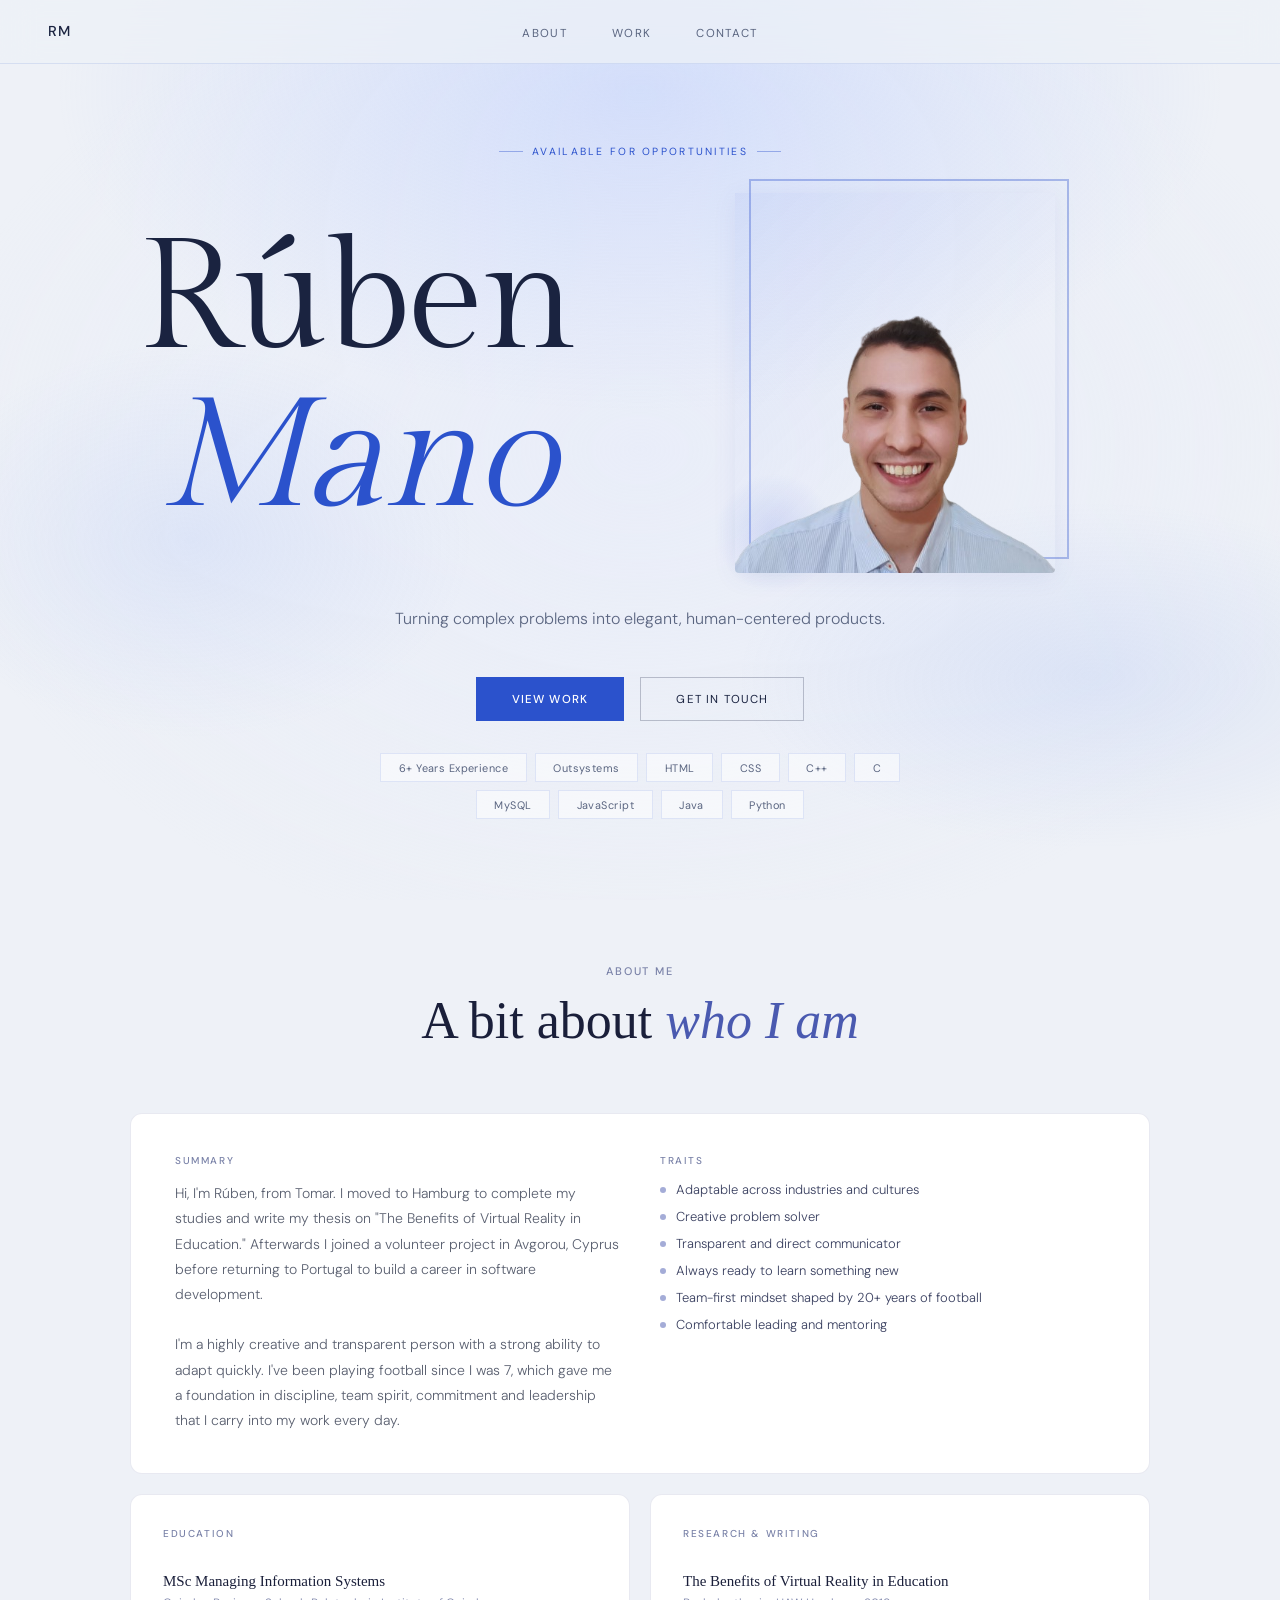
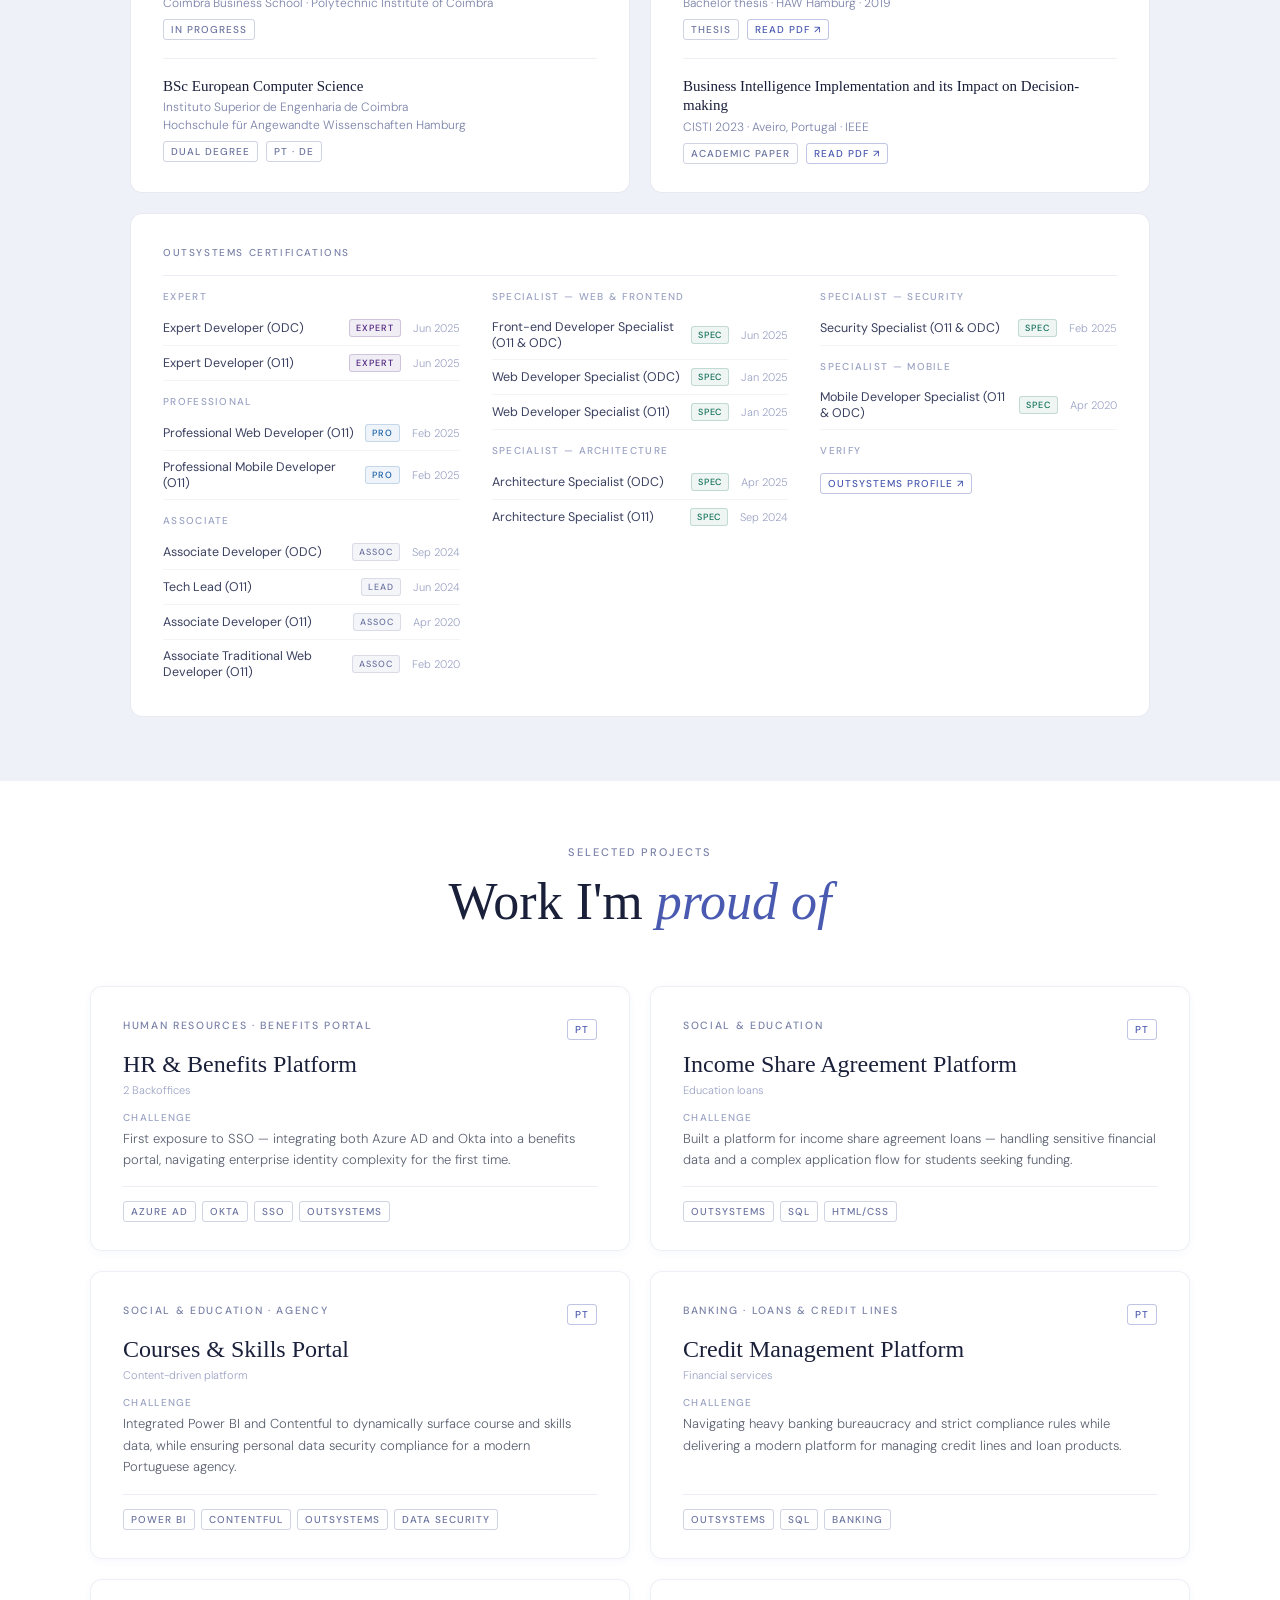
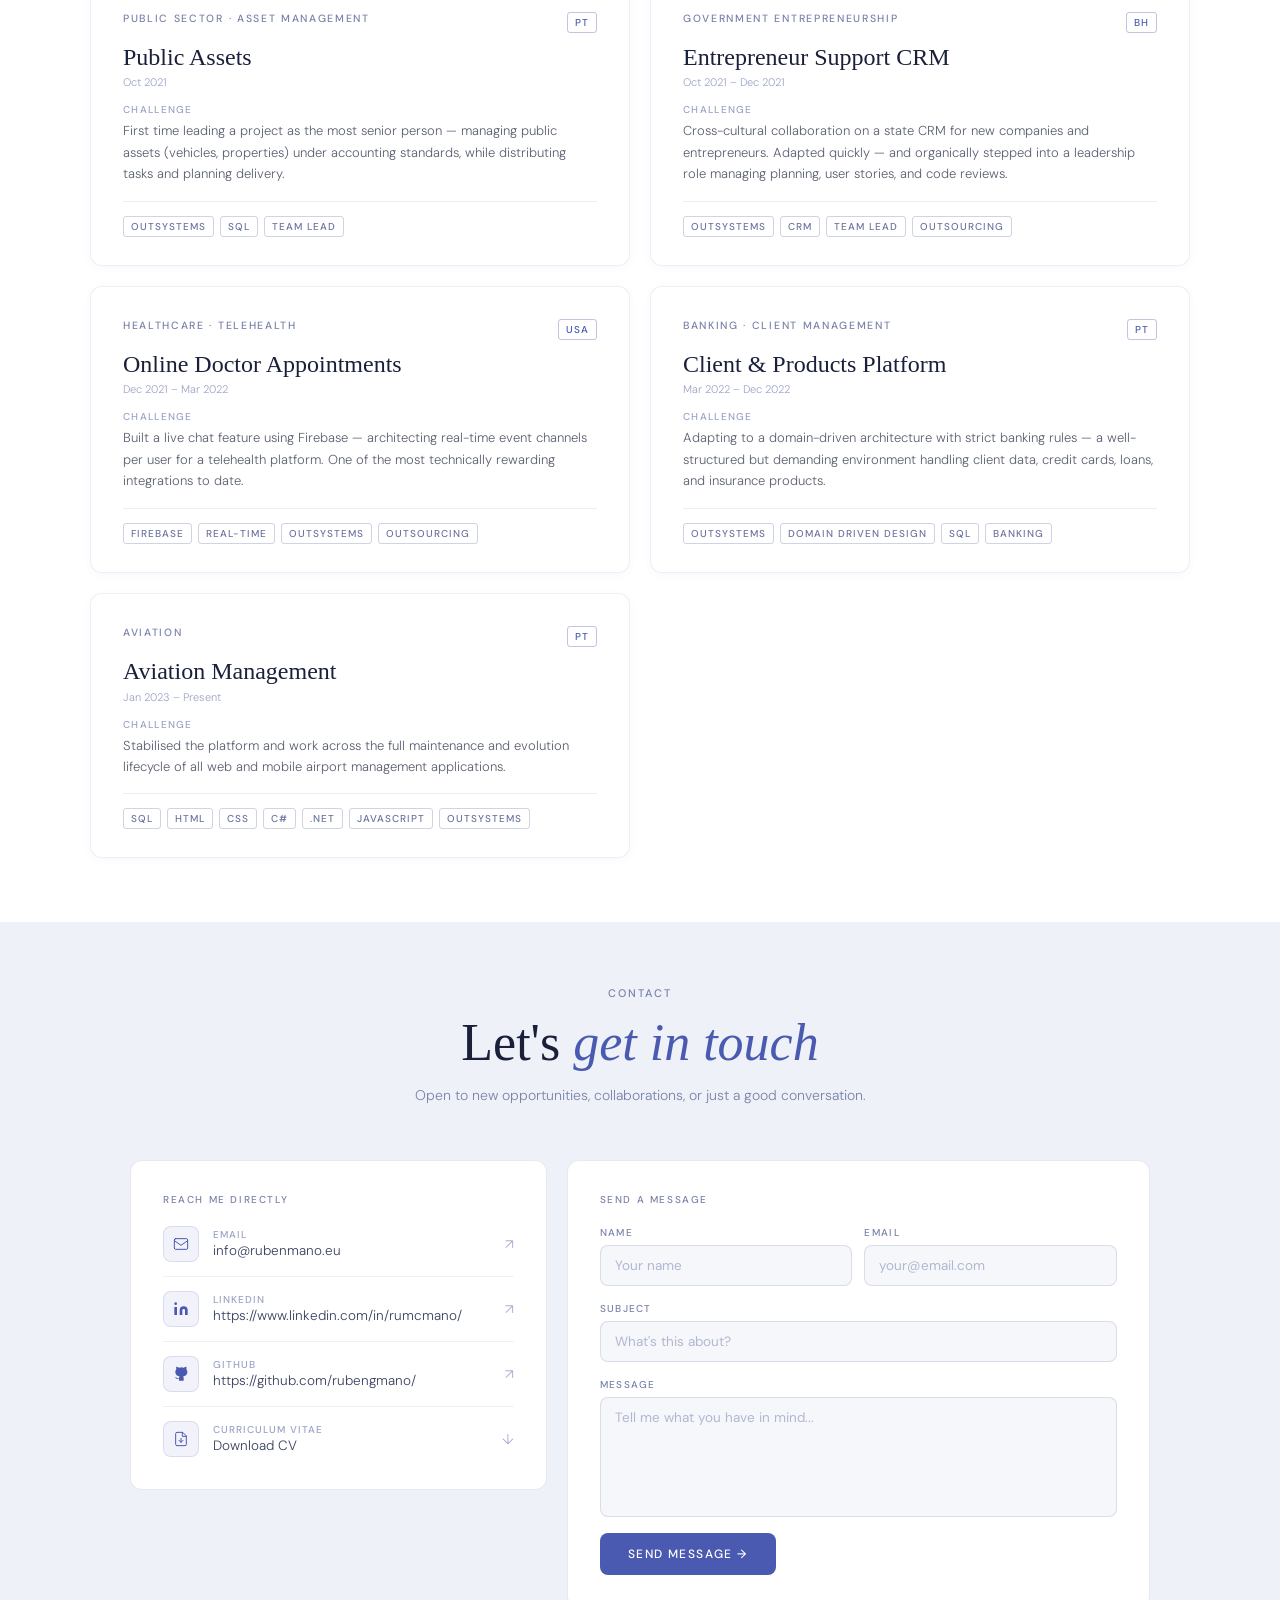
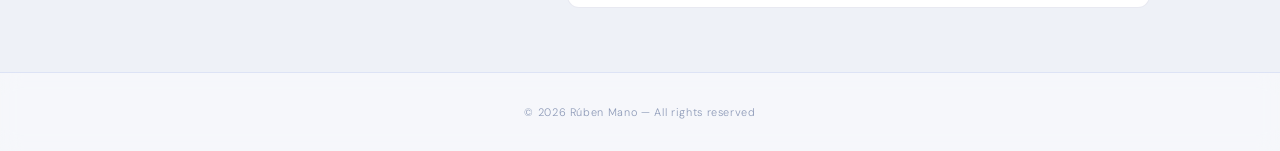
==== commit 14657598: "fix automatic year update in footer" ====
--- a/index.html
+++ b/index.html
@@ -37,7 +37,7 @@
         <!-- PHOTO -->
         <div class="hero-photo">
           <div class="photo-frame">
-            <img src="[data-uri]" alt="Rúben Mano">
+            <img src="[data-uri]" alt="Rúben Mano">
             <div class="photo-overlay"></div>
           </div>
         </div>
@@ -558,7 +558,7 @@
   <!-- FOOTER -->
   <footer>
     <div class="footer-inner">
-      <p class="footer-left">© 2026 Rúben Mano — All rights reserved</p>
+      <p class="footer-left" id="actualyear">© 2026 Rúben Mano — All rights reserved</p>
     </div>
   </footer>
 
--- a/style.css
+++ b/style.css
@@ -473,9 +473,18 @@
     height: 380px;
     position: relative;
   }
-  /* decorative accent */
-  .photo-frame::before {
-    content: '';
+    .photo-frame img {
+      width: 180px;
+      height: auto;
+      max-width: 100%;
+      border-radius: 4px;
+      box-shadow: 0 4px 24px rgba(74, 90, 176, 0.08);
+      display: block;
+      margin: 0 auto;
+    }
+    /* decorative accent */
+    .photo-frame::before {
+      content: '';
     position: absolute;
     top: -14px; right: -14px;
     width: 100%; height: 100%;
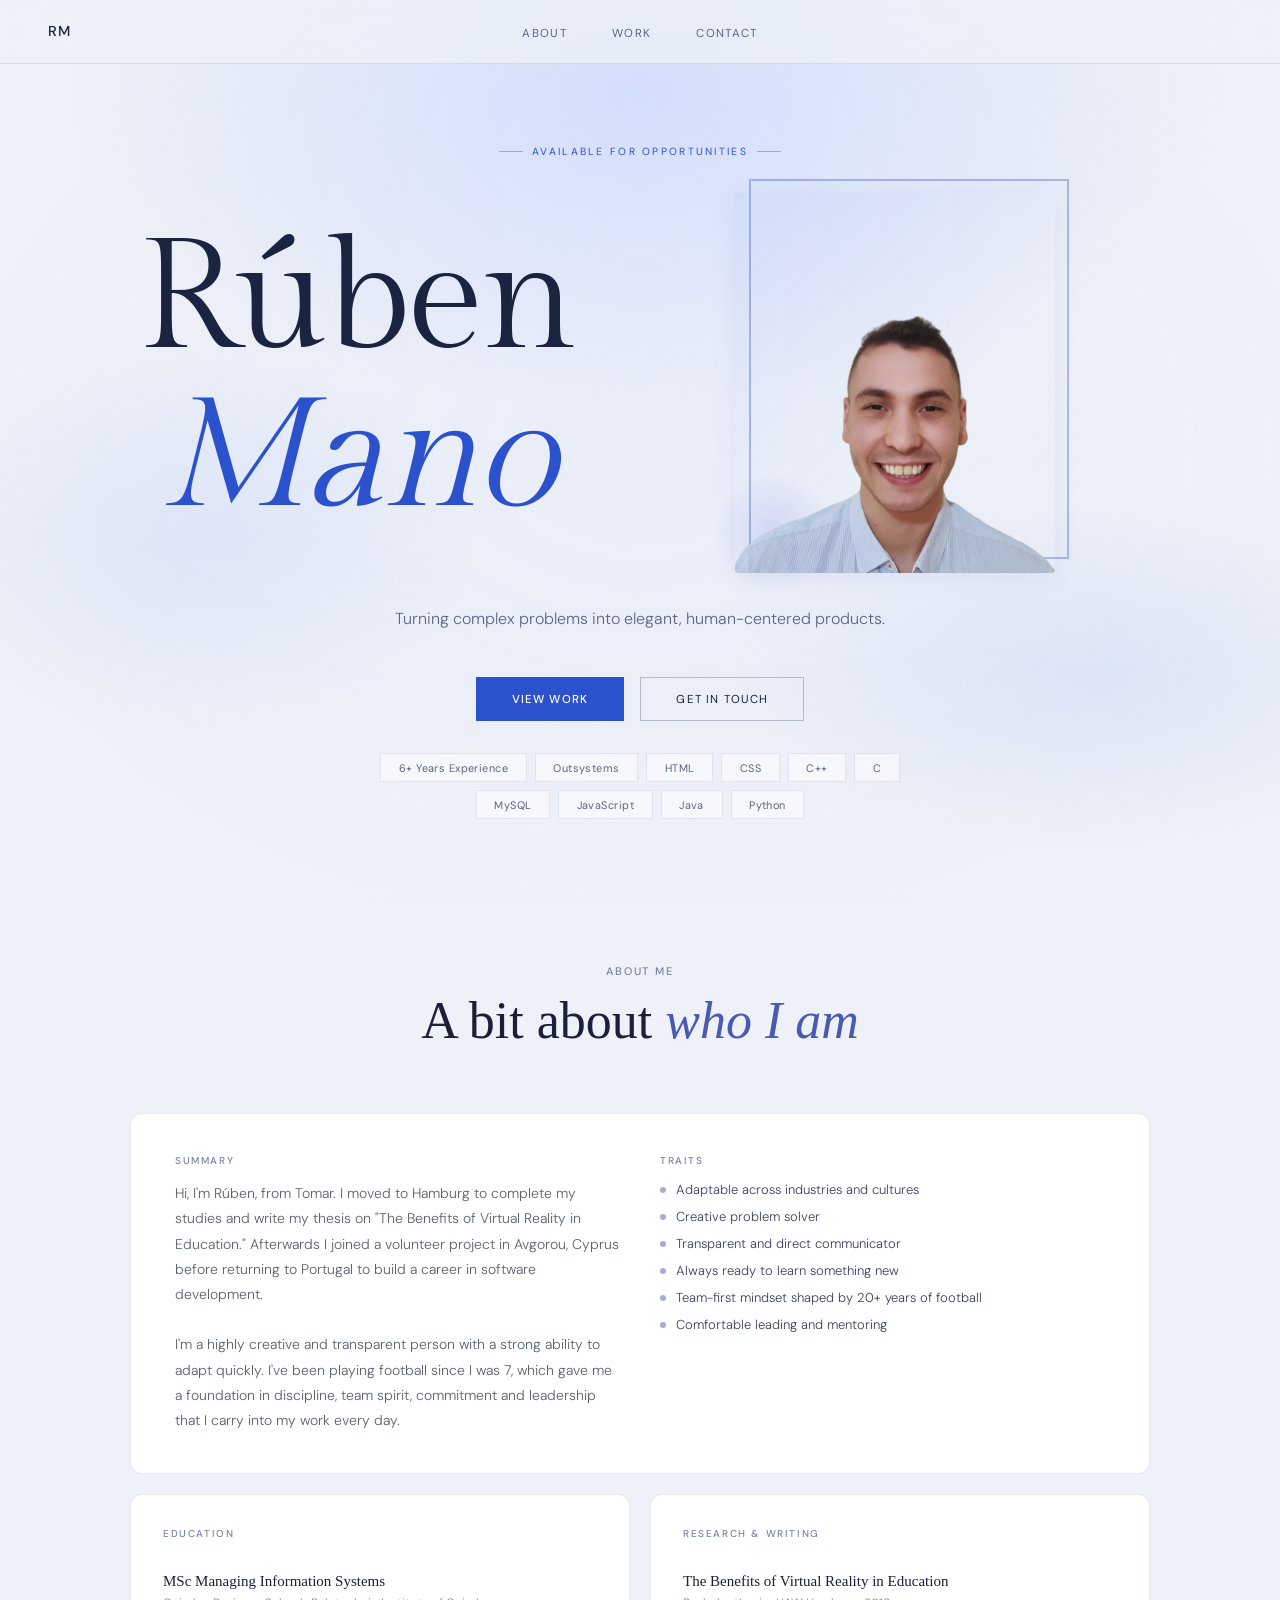
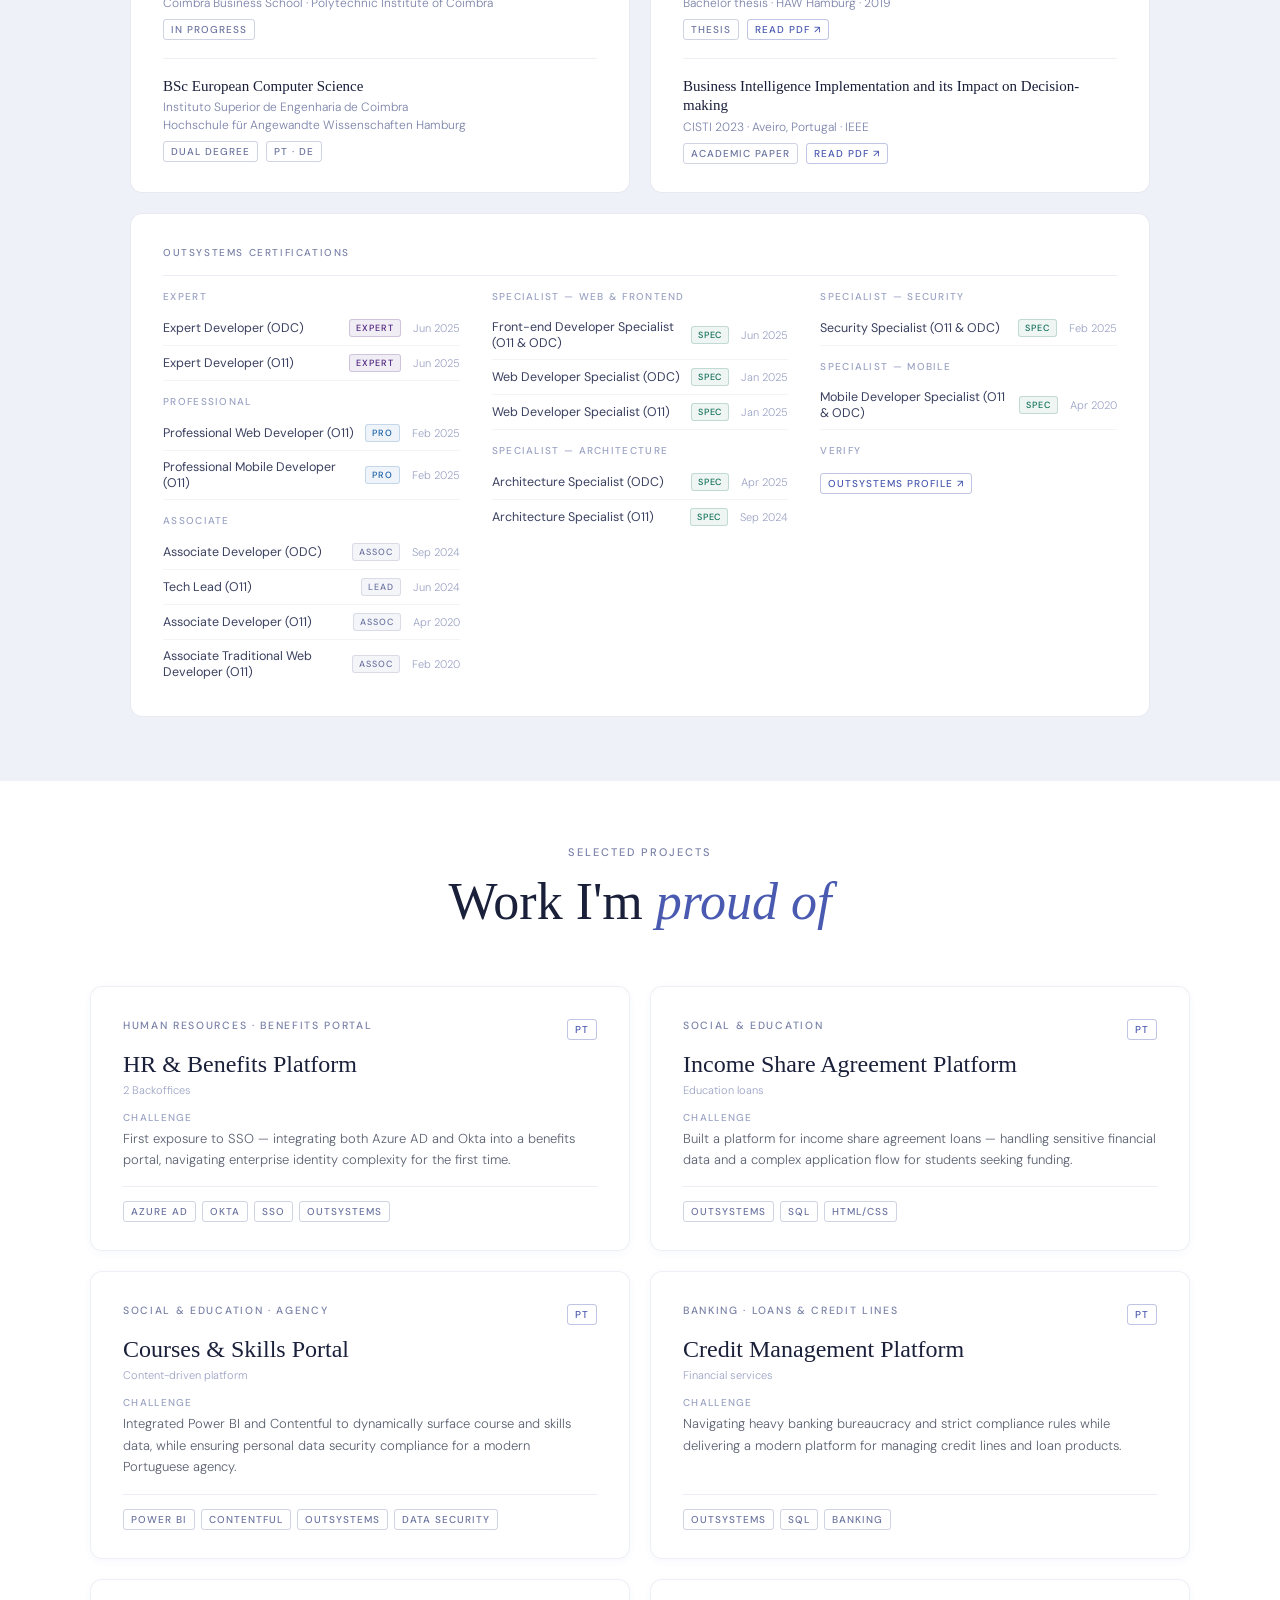
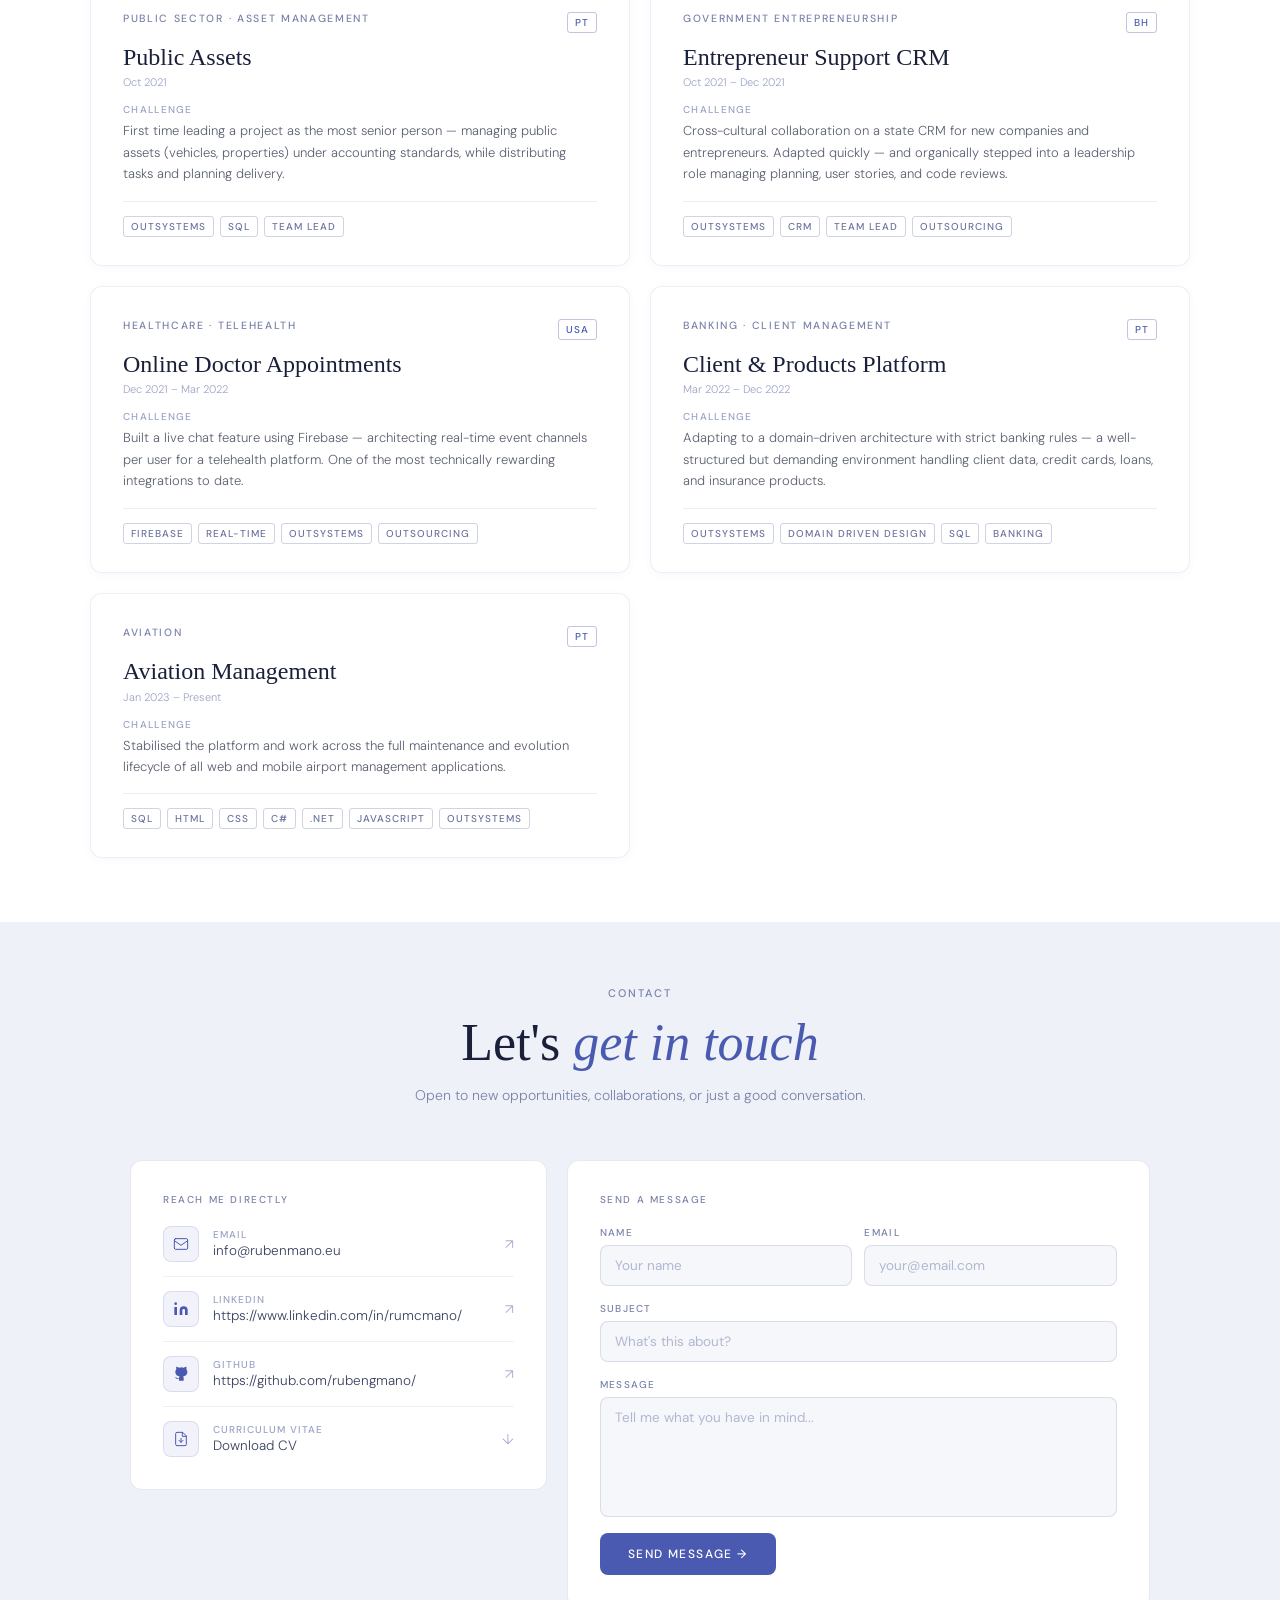
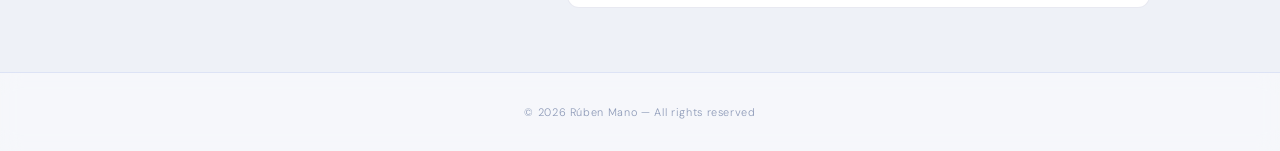
==== commit 23901f4c: "add cv file" ====
--- a/index.html
+++ b/index.html
@@ -507,7 +507,7 @@
             </div>
             <span class="ct-link-arrow">↗</span>
           </a>
-          <a class="ct-link-row" href="cv.pdf" download>
+          <a class="ct-link-row" href="ruben_mano_cv.pdf" download>
             <div class="ct-link-icon">
               <svg viewBox="0 0 24 24" fill="none" stroke="#4a5ab0" stroke-width="1.5" stroke-linecap="round" stroke-linejoin="round">
                 <path d="M14 2H6a2 2 0 0 0-2 2v16a2 2 0 0 0 2 2h12a2 2 0 0 0 2-2V8z"/>
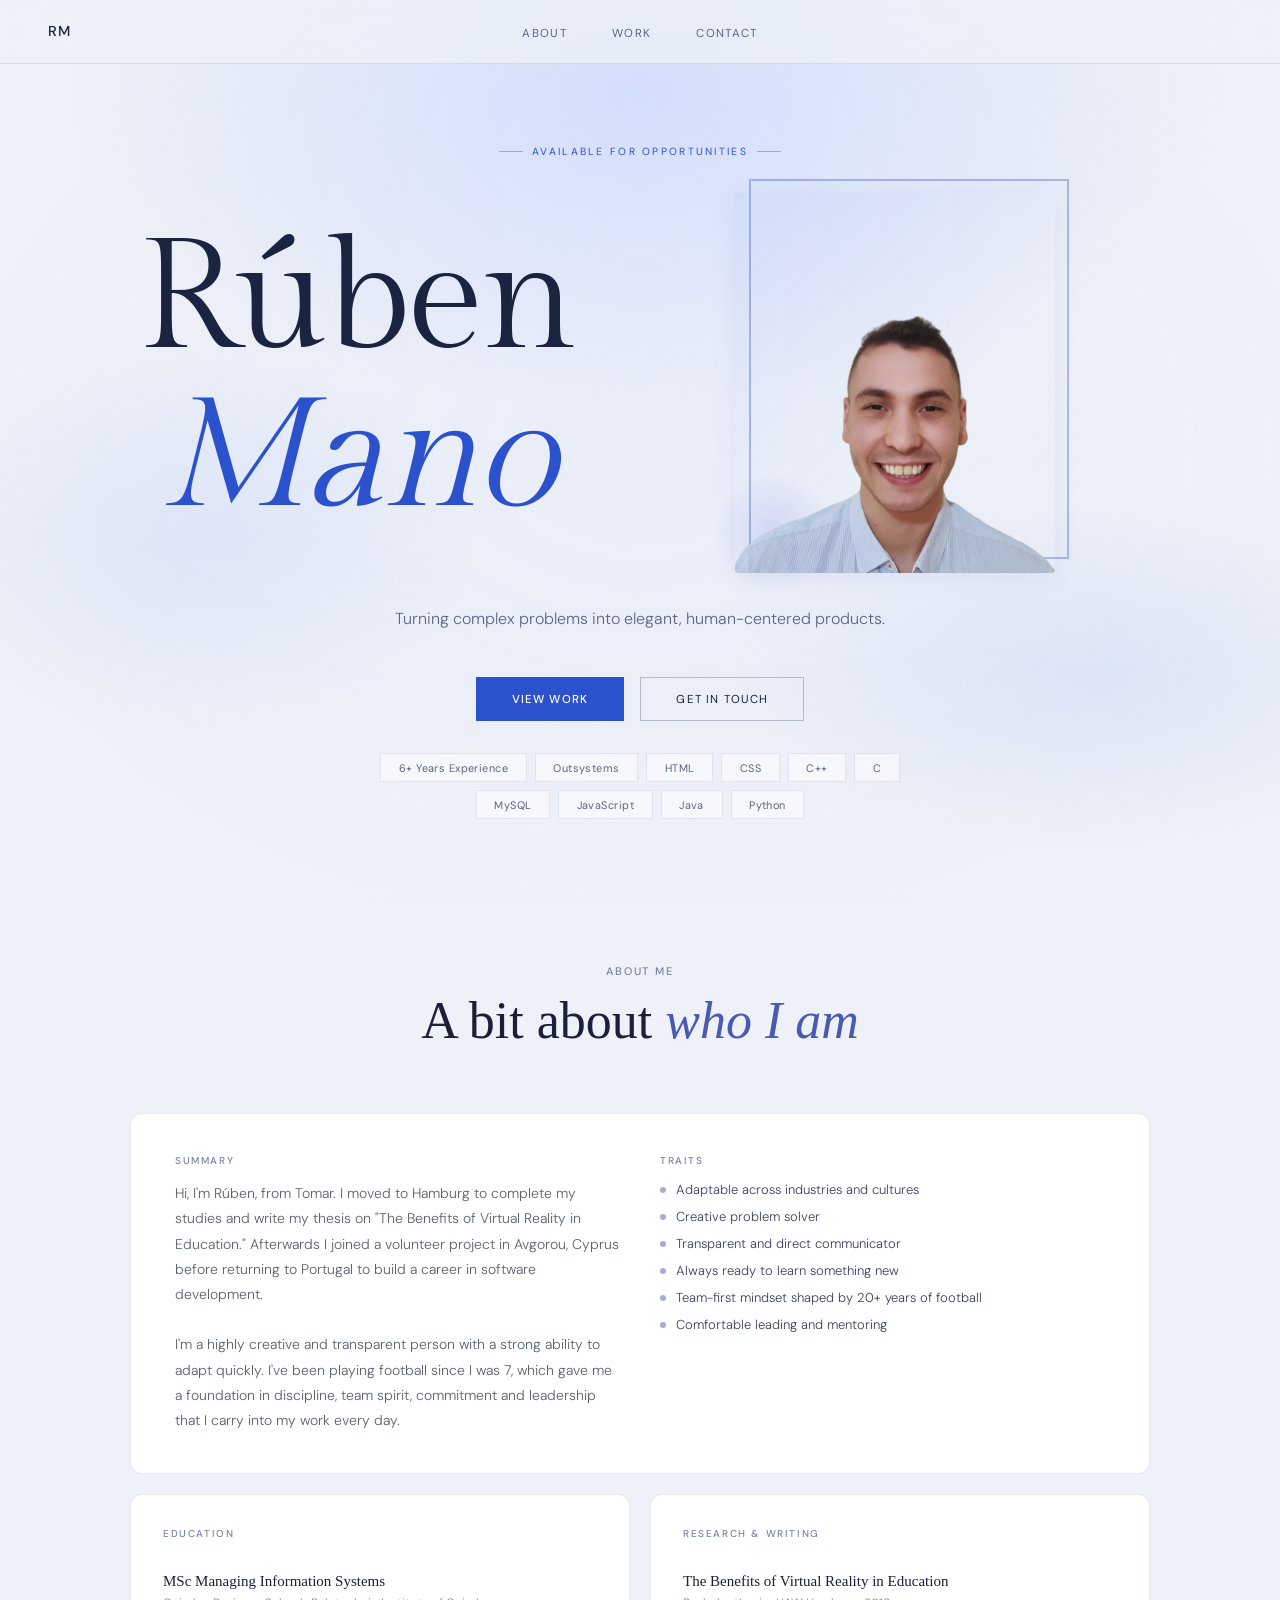
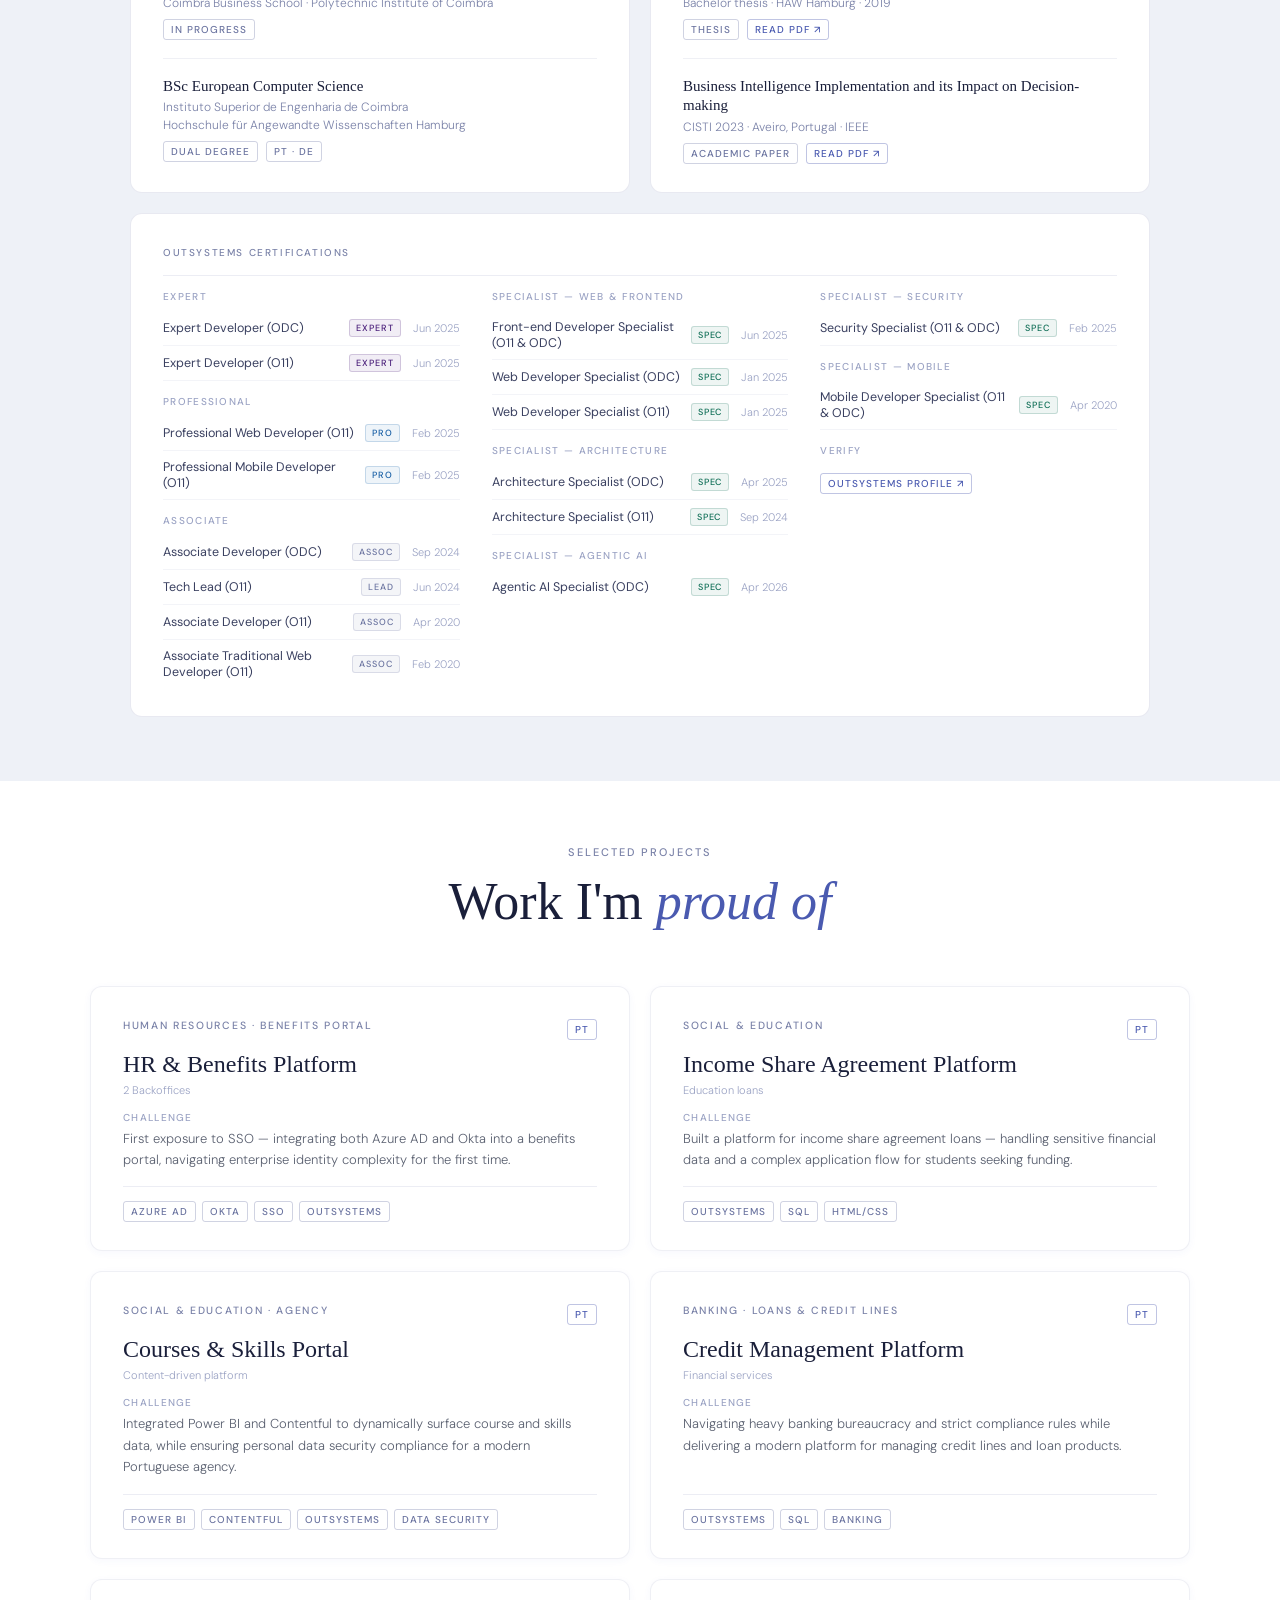
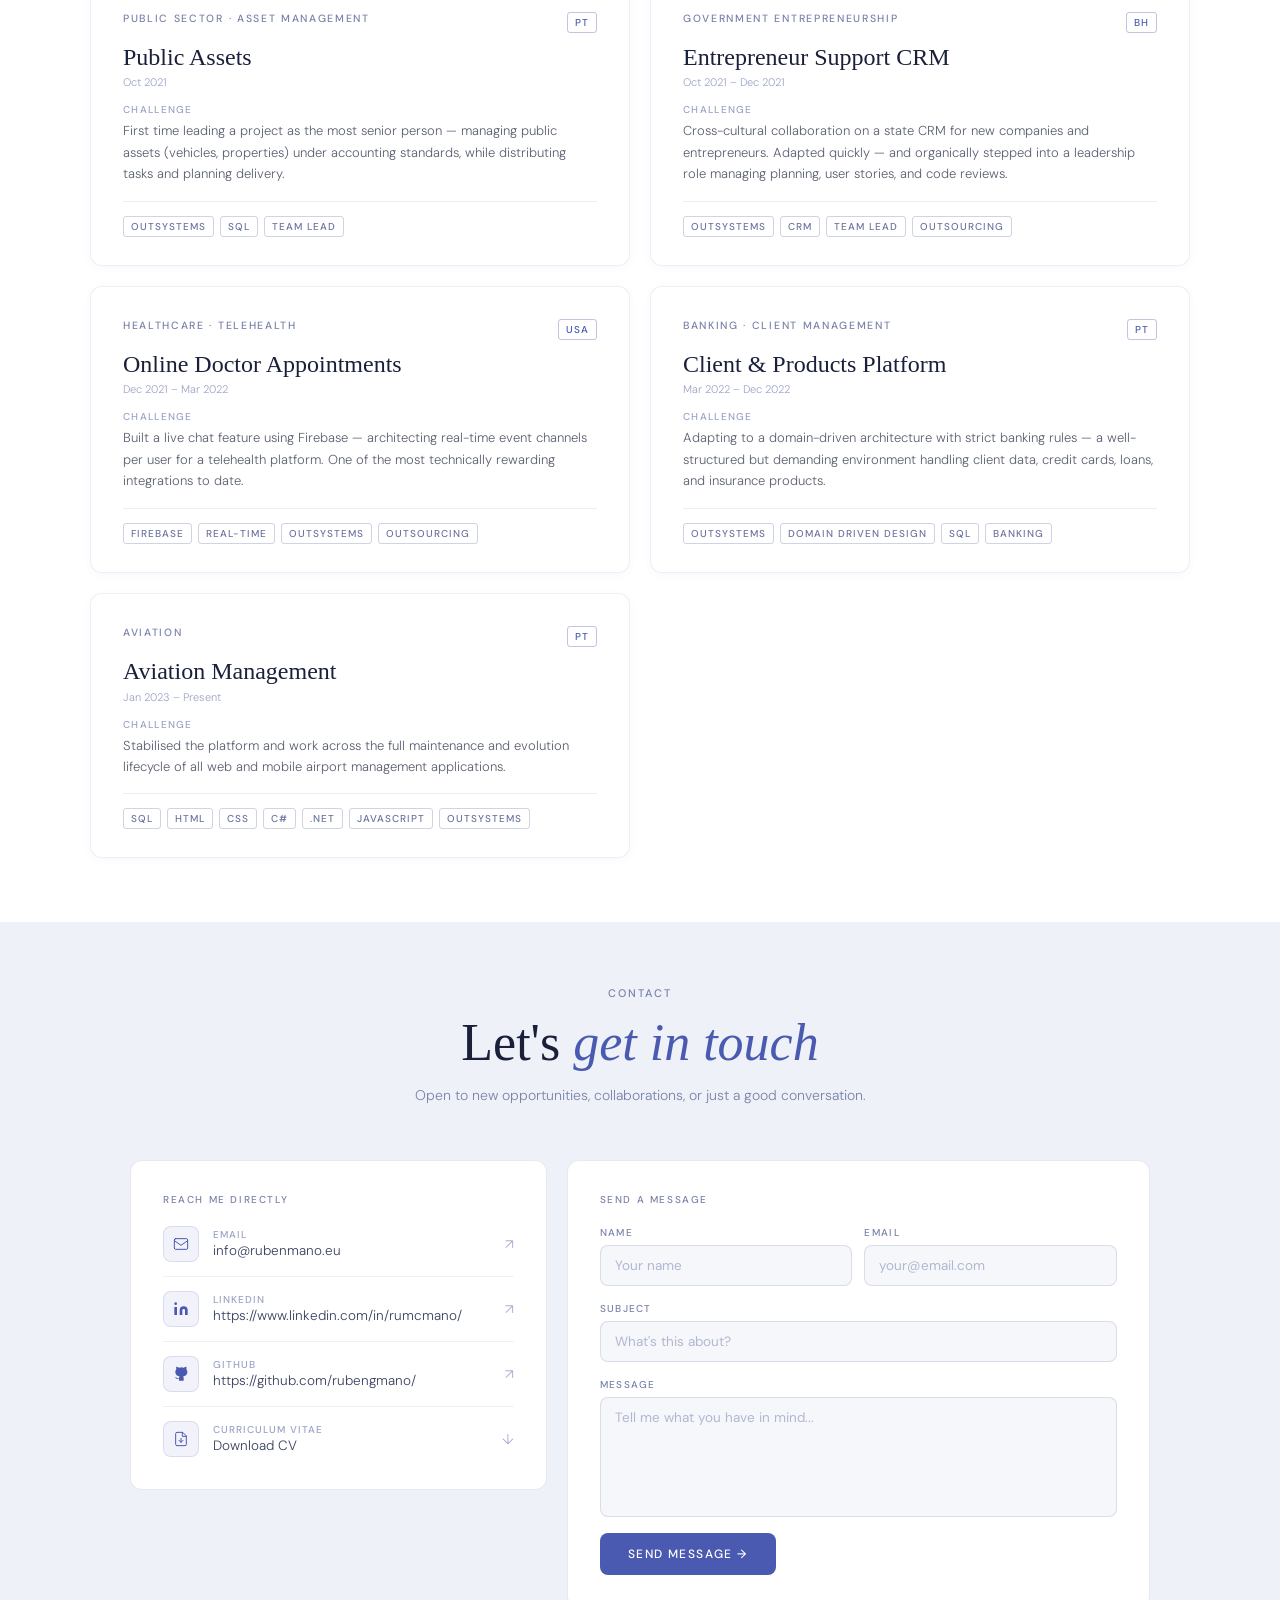
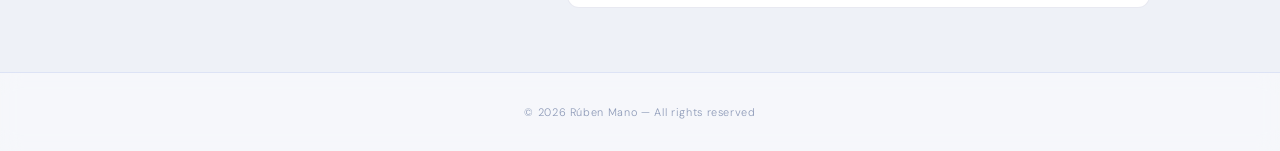
==== commit 3eb53004: "new agentic ai specialist certification added to index.html, adminbo.html deleted." ====
--- a/index.html
+++ b/index.html
@@ -248,7 +248,18 @@
                   <span class="ab-cert-date">Sep 2024</span>
                 </div>
               </div>
-            </div>
+              <p class="ab-cert-group-label">Specialist — Agentic AI</p>
+              <div class="ab-cert-row">
+                <span class="ab-cert-name">Agentic AI Specialist (ODC)</span>
+                <div style="display:flex;align-items:center">
+                  <span class="ab-cert-badge specialist">Spec</span>
+                  <span class="ab-cert-date">Apr 2026</span>
+                </div>
+              </div>
+            </div>
+            
+              
+            
             <!-- Column 3: Specialist (Security + Mobile) -->
             <div>
               <p class="ab-cert-group-label">Specialist — Security</p>
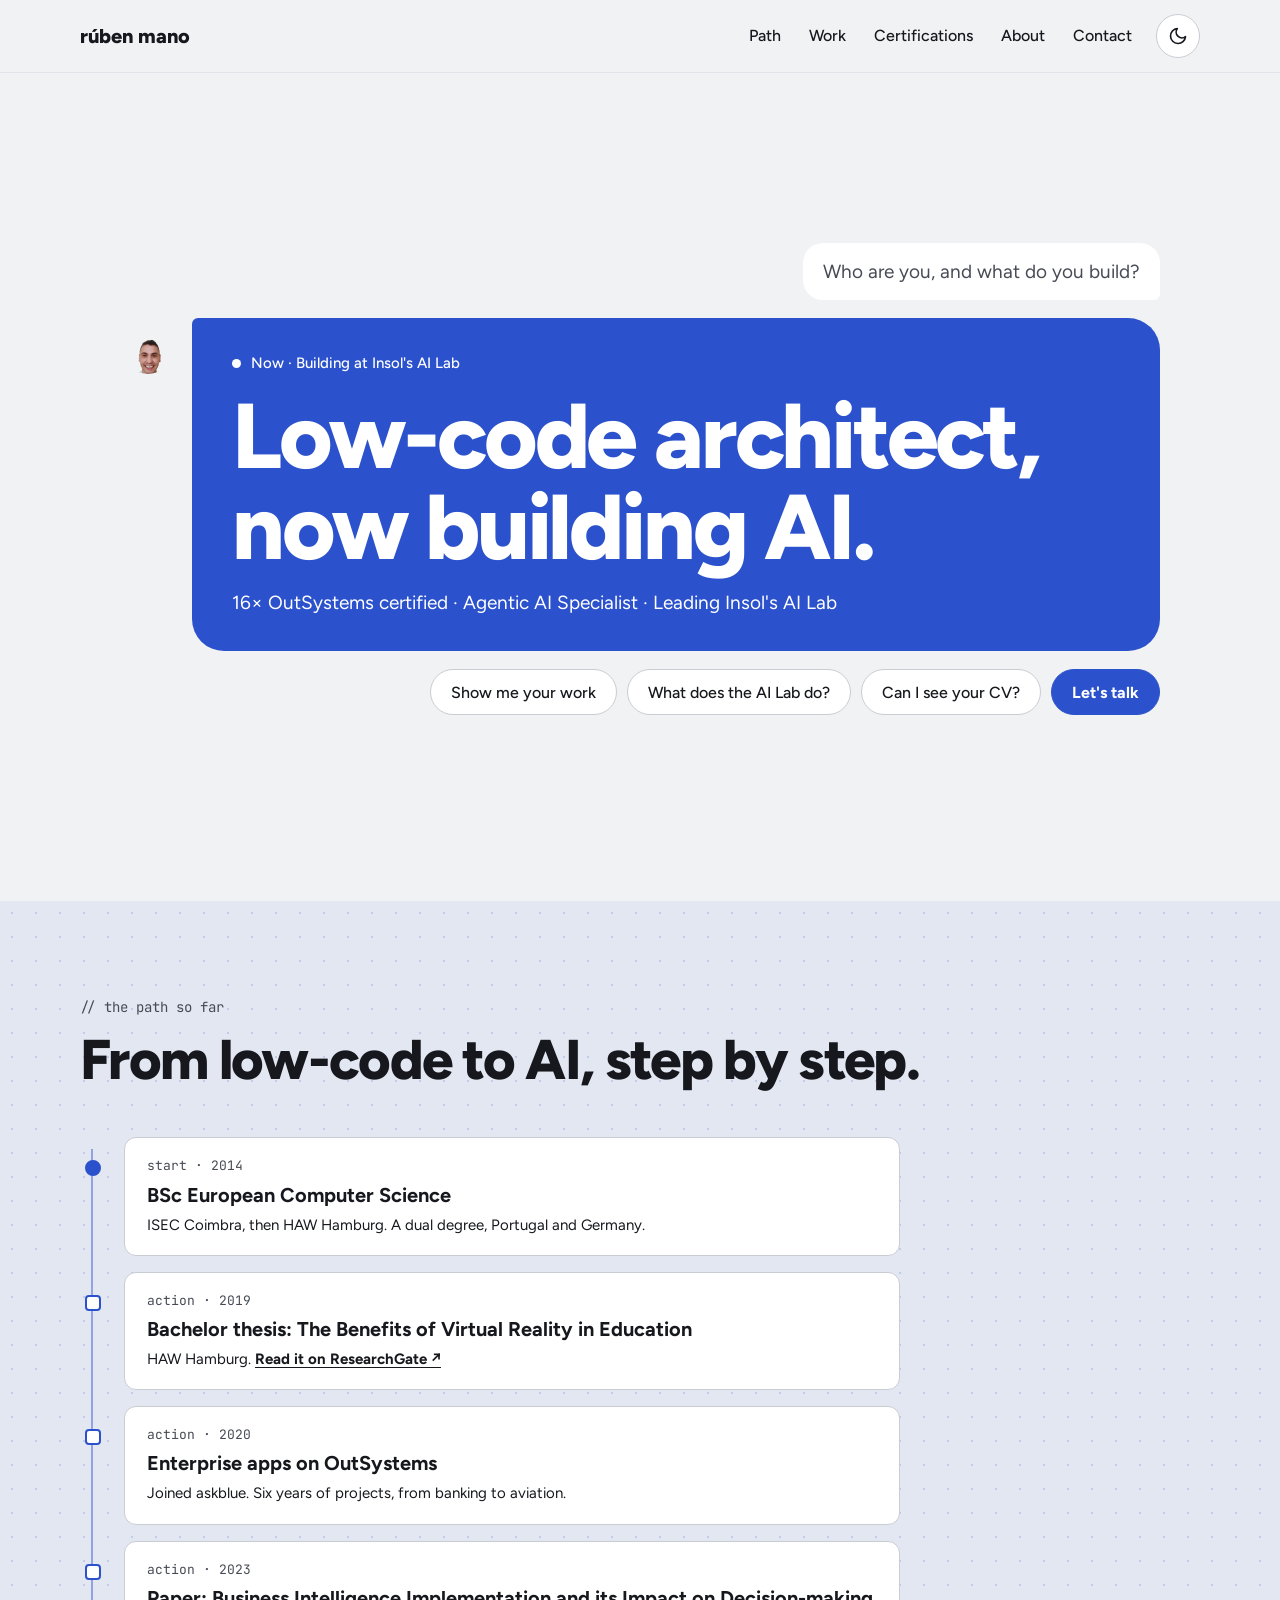
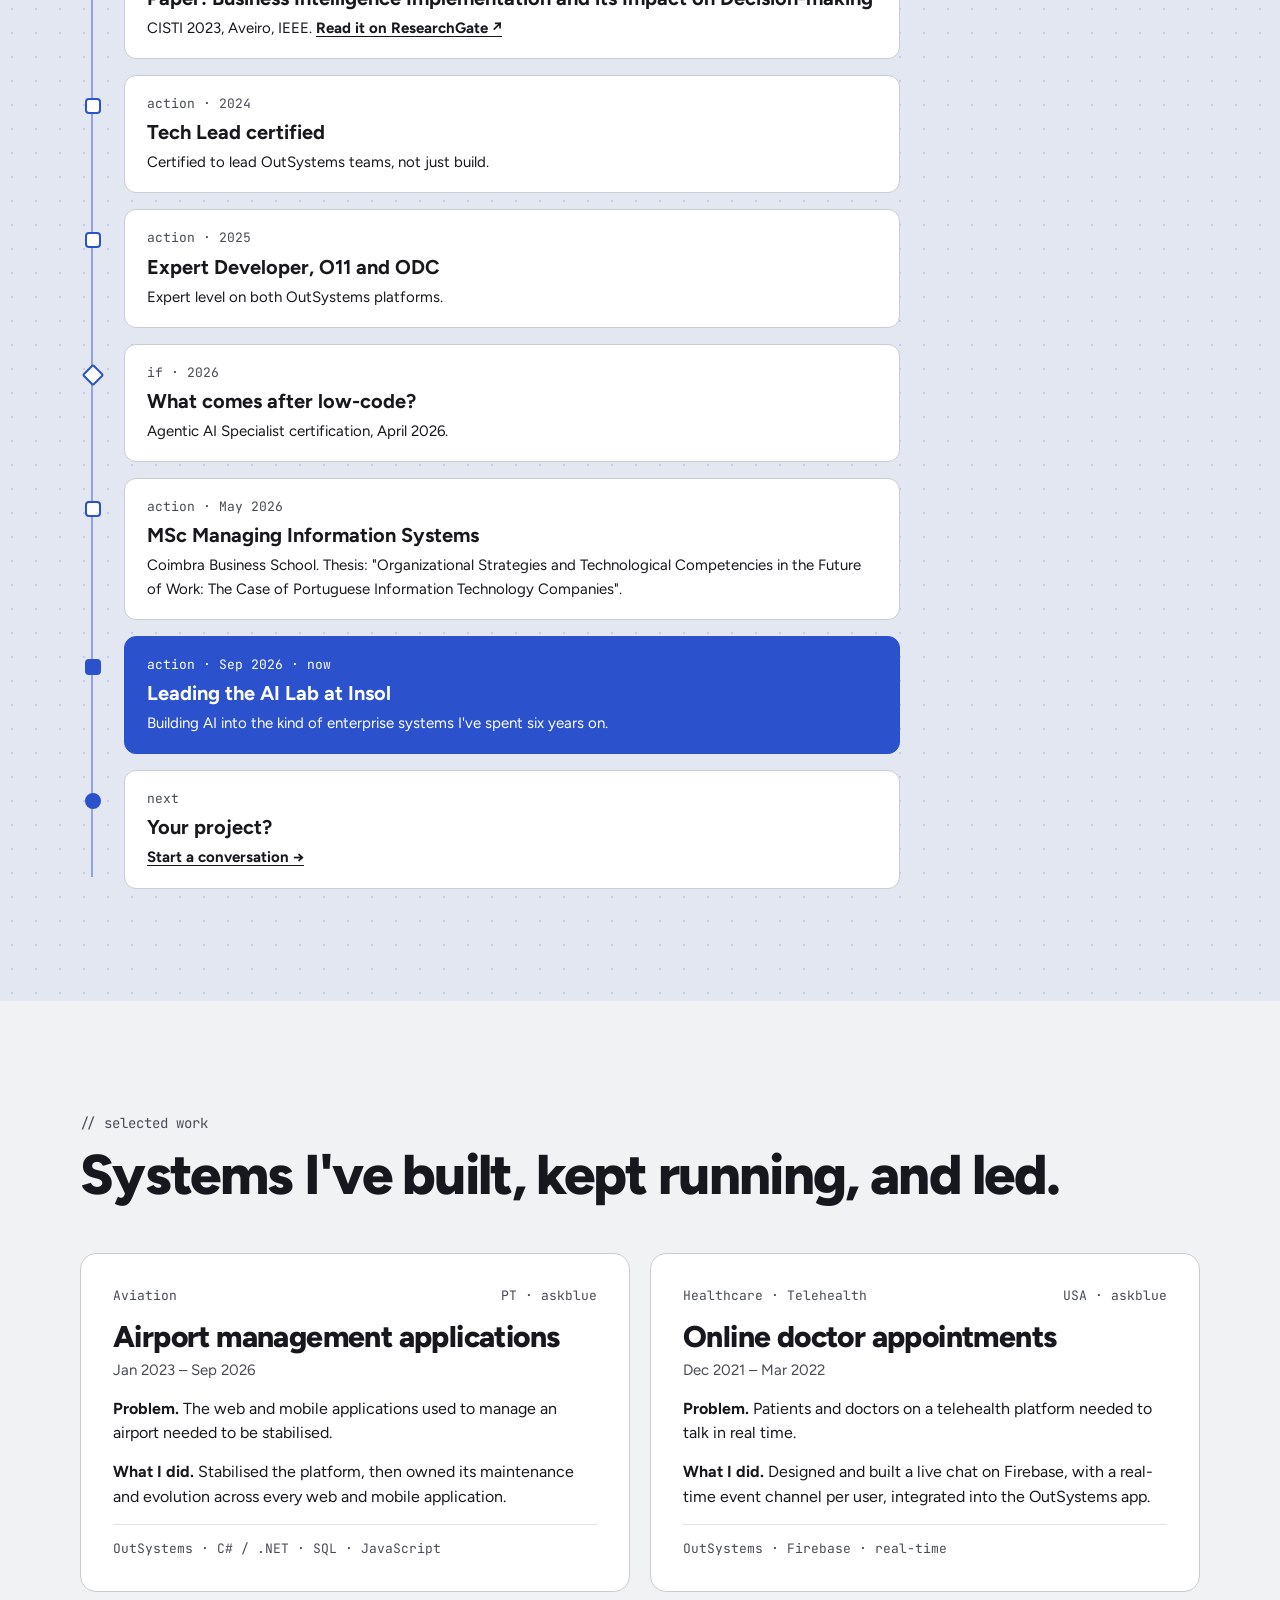
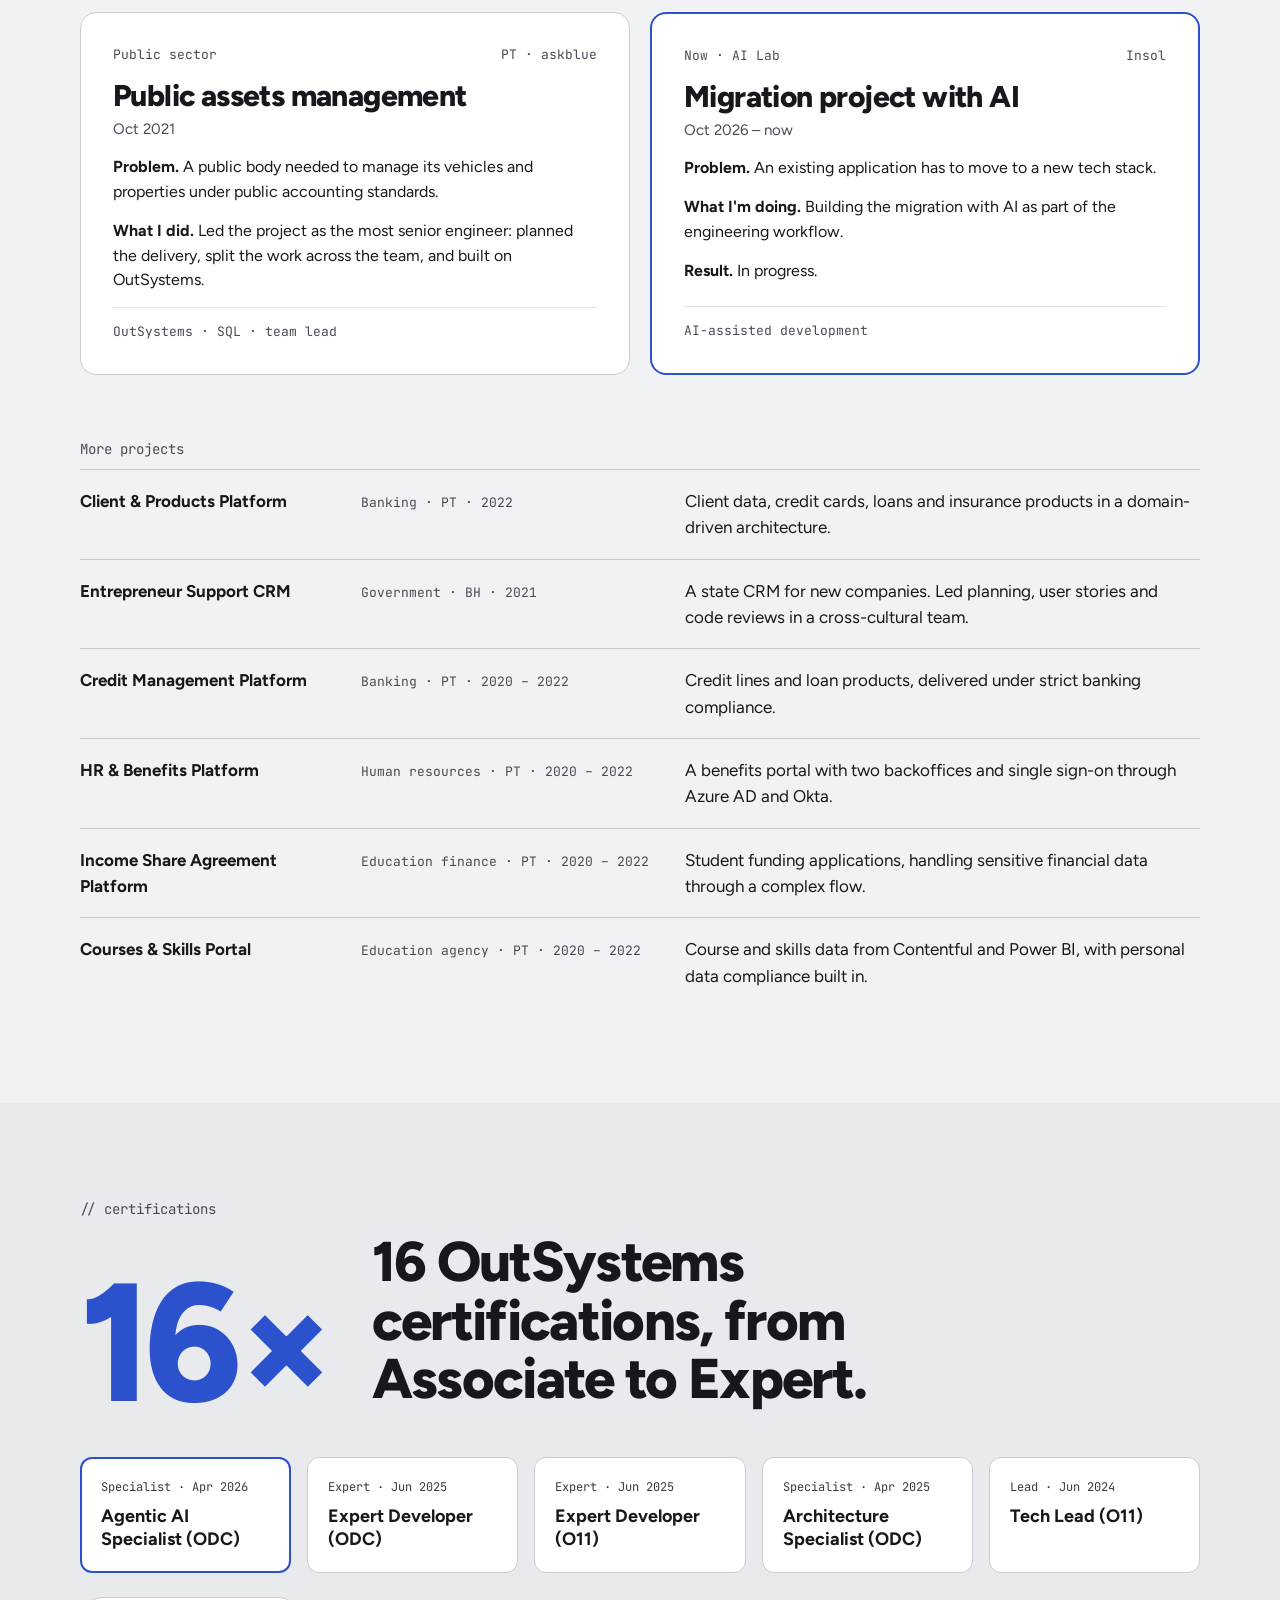
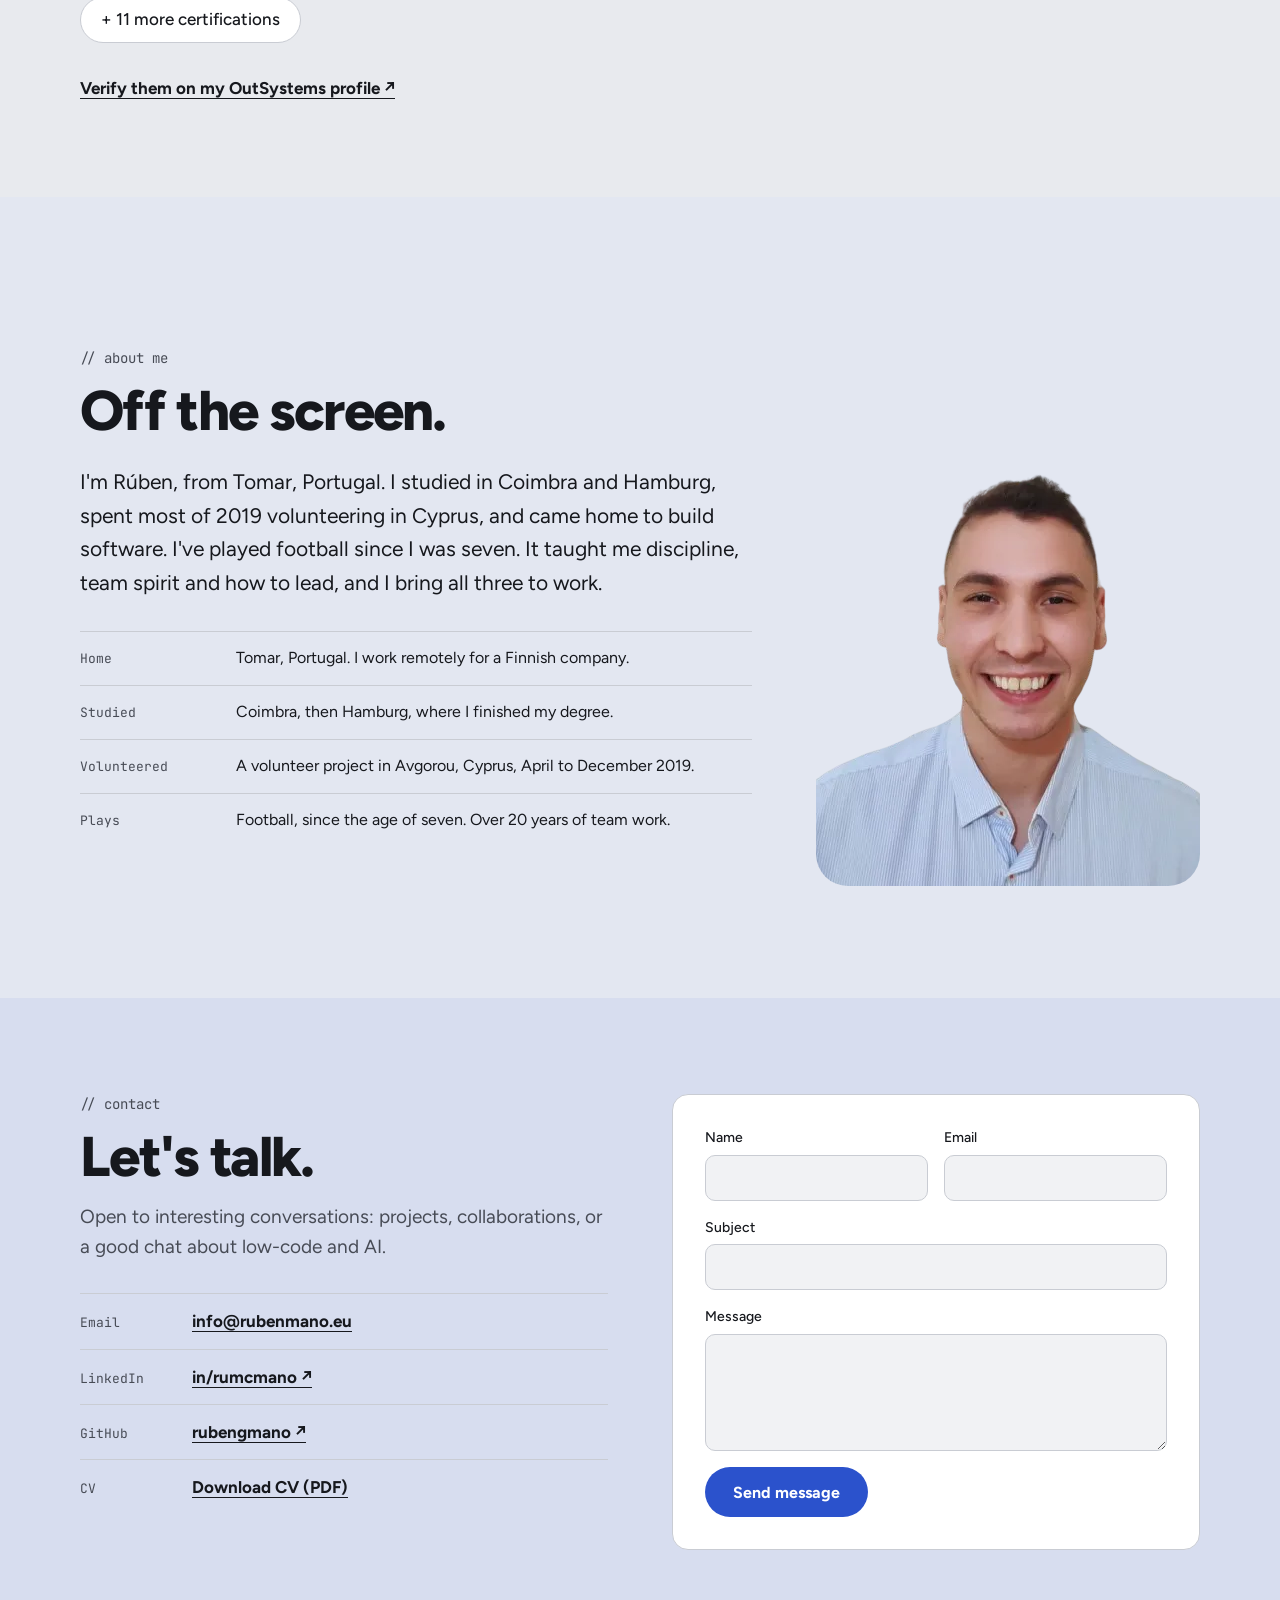
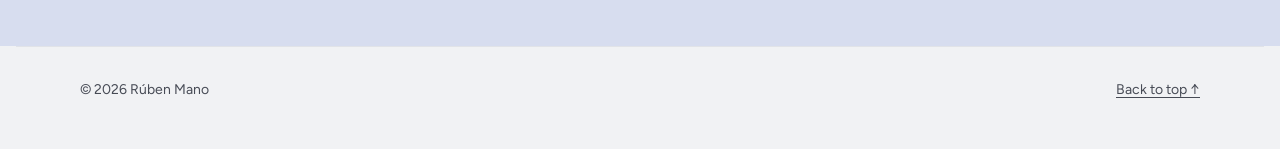
==== commit 8f268f67: "Add files via upload" ====
--- a/index.html
+++ b/index.html
@@ -3,577 +3,321 @@
 <head>
   <meta charset="UTF-8">
   <meta name="viewport" content="width=device-width, initial-scale=1.0">
-  <title>Rúben Mano - Software Engineer</title>
-  <link href="https://fonts.googleapis.com/css2?family=Gilda+Display&family=DM+Sans:wght@300;400;500&display=swap" rel="stylesheet">
+  <title>Rúben Mano – OutSystems Expert &amp; AI Engineer, Portugal</title>
+  <meta name="description" content="Rúben Mano is a low-code architect from Portugal, now building AI: OutSystems Expert Developer with 16 certifications, Agentic AI Specialist, and leading the AI Lab at Insol.">
+  <meta name="author" content="Rúben Mano">
+  <meta name="color-scheme" content="light">
+  <link rel="canonical" href="https://rubenmano.eu/">
+  <meta property="og:type" content="profile">
+  <meta property="og:site_name" content="Rúben Mano">
+  <meta property="og:locale" content="en_GB">
+  <meta property="og:url" content="https://rubenmano.eu/">
+  <meta property="og:title" content="Rúben Mano – Low-code architect, now building AI">
+  <meta property="og:description" content="OutSystems Expert Developer, 16× certified, Agentic AI Specialist, and leading the AI Lab at Insol.">
+  <meta property="og:image" content="https://rubenmano.eu/og-image.jpg">
+  <meta property="og:image:width" content="1200">
+  <meta property="og:image:height" content="630">
+  <meta property="og:image:alt" content="Rúben Mano: low-code architect, now building AI. OutSystems Expert Developer and Agentic AI Specialist.">
+  <meta property="profile:first_name" content="Rúben">
+  <meta property="profile:last_name" content="Mano">
+  <meta name="twitter:card" content="summary_large_image">
+  <script type="application/ld+json">
+  {
+    "@context": "https://schema.org",
+    "@type": "ProfilePage",
+    "url": "https://rubenmano.eu/",
+    "dateModified": "2026-10-15",
+    "mainEntity": {
+      "@type": "Person",
+      "@id": "https://rubenmano.eu/#person",
+      "name": "Rúben Mano",
+      "alternateName": "Ruben Mano",
+      "url": "https://rubenmano.eu/",
+      "image": "https://rubenmano.eu/ruben-mano.webp",
+      "email": "mailto:info@rubenmano.eu",
+      "jobTitle": "AI Lab Lead",
+      "description": "Low-code architect, now building AI. OutSystems Expert Developer with 16 certifications and an Agentic AI Specialist.",
+      "worksFor": { "@type": "Organization", "name": "Insol" },
+      "address": { "@type": "PostalAddress", "addressLocality": "Tomar", "addressCountry": "PT" },
+      "nationality": { "@type": "Country", "name": "Portugal" },
+      "alumniOf": [
+        { "@type": "CollegeOrUniversity", "name": "Coimbra Business School" },
+        { "@type": "CollegeOrUniversity", "name": "ISEC – Coimbra Institute of Engineering" },
+        { "@type": "CollegeOrUniversity", "name": "HAW Hamburg" }
+      ],
+      "knowsAbout": ["OutSystems", "OutSystems Developer Cloud (ODC)", "Low-code development", "Agentic AI", "AI agents", "Enterprise software architecture", "C#", ".NET", "SQL", "JavaScript"],
+      "hasCredential": [
+        { "@type": "EducationalOccupationalCredential", "name": "Agentic AI Specialist (ODC)", "credentialCategory": "certification", "recognizedBy": { "@type": "Organization", "name": "OutSystems" } },
+        { "@type": "EducationalOccupationalCredential", "name": "Expert Developer (ODC)", "credentialCategory": "certification", "recognizedBy": { "@type": "Organization", "name": "OutSystems" } },
+        { "@type": "EducationalOccupationalCredential", "name": "Expert Developer (O11)", "credentialCategory": "certification", "recognizedBy": { "@type": "Organization", "name": "OutSystems" } },
+        { "@type": "EducationalOccupationalCredential", "name": "Architecture Specialist (ODC)", "credentialCategory": "certification", "recognizedBy": { "@type": "Organization", "name": "OutSystems" } },
+        { "@type": "EducationalOccupationalCredential", "name": "Tech Lead (O11)", "credentialCategory": "certification", "recognizedBy": { "@type": "Organization", "name": "OutSystems" } },
+        { "@type": "EducationalOccupationalCredential", "name": "MSc Managing Information Systems", "credentialCategory": "degree", "recognizedBy": { "@type": "CollegeOrUniversity", "name": "Coimbra Business School" } }
+      ],
+      "sameAs": [
+        "https://www.linkedin.com/in/rumcmano/",
+        "https://github.com/rubengmano",
+        "https://www.outsystems.com/profile/lniu4zvrxt/overview"
+      ]
+    }
+  }
+  </script>
+  <link rel="preconnect" href="https://fonts.googleapis.com">
+  <link rel="preconnect" href="https://fonts.gstatic.com" crossorigin>
+  <link href="https://fonts.googleapis.com/css2?family=Figtree:wght@400;500;700;800&family=JetBrains+Mono:wght@400;500&display=swap" rel="stylesheet">
+  <script>
+    // Apply a saved theme before first paint, so there is no flash
+    try { var t = localStorage.getItem('theme'); if (t === 'light' || t === 'dark') document.documentElement.dataset.theme = t; } catch (e) {}
+  </script>
   <link rel="stylesheet" href="style.css">
-  <link rel="icon" href="data:image/svg+xml,<svg xmlns='http://www.w3.org/2000/svg' viewBox='0 0 100 100'><rect width='100' height='100' fill='%232b52cc'/><text x='50' y='68' font-family='serif' font-size='42' font-weight='bold' fill='white' text-anchor='middle'>RM</text></svg>">
+  <link rel="icon" href="/favicon.ico" sizes="48x48">
+  <link rel="icon" href="/favicon.svg" type="image/svg+xml">
+  <link rel="apple-touch-icon" href="/apple-touch-icon.png">
 </head>
 <body>
-
-  <!-- NAV -->
-  <nav>
-    <a href="#" class="nav-logo">RM</a>
-    <ul class="nav-center">
-      <li><a href="#about">About</a></li>
-      <li><a href="#work">Work</a></li>
-      <li><a href="#contact">Contact</a></li>
-    </ul>
-  </nav>
-
-  <!-- HERO -->
-  <section class="hero">
-    <p class="hero-badge">Available for Opportunities</p>
-
-    <div class="hero-inner">
-
-        <!-- TEXT -->
-        <div class="hero-text">
-          <h1 class="hero-name">
-            <span class="name-first">Rúben</span>
-            <span class="name-last">Mano</span>
-          </h1>
-        </div>
-
-        <!-- PHOTO -->
-        <div class="hero-photo">
-          <div class="photo-frame">
-            <img src="[data-uri]" alt="Rúben Mano">
-            <div class="photo-overlay"></div>
+  <a class="skip-link" href="#main">Skip to content</a>
+
+  <header class="site-header">
+    <nav class="nav wrap" aria-label="Main">
+      <a href="#top" class="nav-logo">rúben mano</a>
+      <div class="nav-right">
+        <ul class="nav-links">
+          <li><a href="#path">Path</a></li>
+          <li><a href="#work">Work</a></li>
+          <li><a href="#certifications">Certifications</a></li>
+          <li><a href="#about">About</a></li>
+          <li><a href="#contact">Contact</a></li>
+        </ul>
+        <button type="button" class="theme-toggle" id="theme-toggle" aria-label="Switch to dark theme">
+          <svg class="icon-moon" viewBox="0 0 24 24" fill="none" stroke="currentColor" stroke-width="2" stroke-linecap="round" stroke-linejoin="round" aria-hidden="true"><path d="M21 12.8A9 9 0 1 1 11.2 3a7 7 0 0 0 9.8 9.8z"/></svg>
+          <svg class="icon-sun" viewBox="0 0 24 24" fill="none" stroke="currentColor" stroke-width="2" stroke-linecap="round" stroke-linejoin="round" aria-hidden="true"><circle cx="12" cy="12" r="4"/><path d="M12 2v2M12 20v2M4.9 4.9l1.4 1.4M17.7 17.7l1.4 1.4M2 12h2M20 12h2M4.9 19.1l1.4-1.4M17.7 6.3l1.4-1.4"/></svg>
+        </button>
+      </div>
+    </nav>
+  </header>
+
+  <main id="main">
+    <!-- HERO: a conversation -->
+    <section class="hero wrap" id="top" aria-labelledby="hero-title">
+      <div class="chat">
+        <p class="bubble bubble-visitor">Who are you, and what do you build?</p>
+        <div class="reply">
+          <img class="avatar" src="ruben-mano.webp" alt="" width="433" height="577" fetchpriority="high">
+          <div class="bubble bubble-ruben bubble-hero">
+            <p class="status"><span class="status-dot" aria-hidden="true"></span>Now · Building at Insol's AI Lab</p>
+            <h1 id="hero-title">Low-code architect, now building AI.</h1>
+            <p class="proof">16× OutSystems certified · Agentic AI Specialist · Leading Insol's AI Lab</p>
           </div>
         </div>
-
-      </div>
-      
-    <p class="hero-role">
-      Turning complex problems into elegant, human-centered products.
-    </p>
-
-    <div class="hero-btns">
-      <a href="#work" class="btn-solid">View Work</a>
-      <a href="#contact" class="btn-outline">Get in Touch</a>
-    </div>
-
-    <div class="tags-row">
-      <span class="tag" id="years-experience">6+ Years Experience</span>
-      <span class="tag">Outsystems</span>
-      <span class="tag">HTML</span>
-      <span class="tag">CSS</span>
-      <span class="tag">C++</span>
-      <span class="tag">C</span>
-      <span class="tag">MySQL</span>
-      <span class="tag">JavaScript</span>
-      <span class="tag">Java</span>
-      <span class="tag">Python</span>
-    </div>
-  </section>
-
-  <!-- ABOUT -->
-    <section id="about">
-      <div class="ab-root">
-        <!-- Header -->
-        <div class="ab-header">
-          <p class="ab-eyebrow">About me</p>
-          <h2 class="ab-title">A bit about <em>who I am</em></h2>
-        </div>
-        <!-- Summary -->
-        <div class="ab-summary">
-          <div class="ab-summary-inner">
-            <div>
-              <p class="ab-section-label">Summary</p>
-              <p class="ab-summary-text">
-                Hi, I'm Rúben, from Tomar. I moved to Hamburg to complete my studies and write my thesis on "The Benefits of Virtual Reality in Education." Afterwards I joined a volunteer project in Avgorou, Cyprus before returning to Portugal to build a career in software development.
-                <br><br>
-                I'm a highly creative and transparent person with a strong ability to adapt quickly. I've been playing football since I was 7, which gave me a foundation in discipline, team spirit, commitment and leadership that I carry into my work every day.
-              </p>
+        <div class="chat-thread" id="chat-thread" aria-live="polite"></div>
+        <div class="chips" role="group" aria-label="Ask Rúben">
+          <button type="button" class="chip" data-reply="work">Show me your work</button>
+          <button type="button" class="chip" data-reply="lab">What does the AI Lab do?</button>
+          <button type="button" class="chip" data-reply="cv">Can I see your CV?</button>
+          <a class="chip chip-solid" href="#contact">Let's talk</a>
+        </div>
+      </div>
+    </section>
+
+    <!-- PATH: the career as a logic flow -->
+    <section class="path" id="path" aria-labelledby="path-title">
+      <div class="wrap">
+        <p class="eyebrow">// the path so far</p>
+        <h2 id="path-title">From low-code to AI, step by step.</h2>
+        <ol class="flow">
+          <li class="node node-start">
+            <span class="node-kind">start · 2014</span>
+            <h3>BSc European Computer Science</h3>
+            <p>ISEC Coimbra, then HAW Hamburg. A dual degree, Portugal and Germany.</p>
+          </li>
+          <li class="node">
+            <span class="node-kind">action · 2019</span>
+            <h3>Bachelor thesis: The Benefits of Virtual Reality in Education</h3>
+            <p>HAW Hamburg. <a href="https://www.researchgate.net/publication/388646341_The_benefits_of_Virtual_Reality_in_Education" target="_blank" rel="noopener">Read it on ResearchGate ↗</a></p>
+          </li>
+          <li class="node">
+            <span class="node-kind">action · 2020</span>
+            <h3>Enterprise apps on OutSystems</h3>
+            <p>Joined askblue. Six years of projects, from banking to aviation.</p>
+          </li>
+          <li class="node">
+            <span class="node-kind">action · 2023</span>
+            <h3>Paper: Business Intelligence Implementation and its Impact on Decision-making</h3>
+            <p>CISTI 2023, Aveiro, IEEE. <a href="https://www.researchgate.net/publication/373152622_Business_Intelligence_Implementation_and_its_Impact_on_Decision-making" target="_blank" rel="noopener">Read it on ResearchGate ↗</a></p>
+          </li>
+          <li class="node">
+            <span class="node-kind">action · 2024</span>
+            <h3>Tech Lead certified</h3>
+            <p>Certified to lead OutSystems teams, not just build.</p>
+          </li>
+          <li class="node">
+            <span class="node-kind">action · 2025</span>
+            <h3>Expert Developer, O11 and ODC</h3>
+            <p>Expert level on both OutSystems platforms.</p>
+          </li>
+          <li class="node node-if">
+            <span class="node-kind">if · 2026</span>
+            <h3>What comes after low-code?</h3>
+            <p>Agentic AI Specialist certification, April 2026.</p>
+          </li>
+          <li class="node">
+            <span class="node-kind">action · May 2026</span>
+            <h3>MSc Managing Information Systems</h3>
+            <p>Coimbra Business School. Thesis: "Organizational Strategies and Technological Competencies in the Future of Work: The Case of Portuguese Information Technology Companies".</p>
+          </li>
+          <li class="node node-current">
+            <span class="node-kind">action · Sep 2026 · now</span>
+            <h3>Leading the AI Lab at Insol</h3>
+            <p>Building AI into the kind of enterprise systems I've spent six years on.</p>
+          </li>
+          <li class="node node-next">
+            <span class="node-kind">next</span>
+            <h3>Your project?</h3>
+            <p><a href="#contact">Start a conversation →</a></p>
+          </li>
+        </ol>
+      </div>
+    </section>
+
+    <!-- WORK -->
+    <section class="work wrap" id="work" aria-labelledby="work-title">
+      <p class="eyebrow">// selected work</p>
+      <h2 id="work-title">Systems I've built, kept running, and led.</h2>
+      <div class="cases">
+        <article class="case">
+          <p class="case-meta"><span>Aviation</span><span>PT · askblue</span></p>
+          <h3>Airport management applications</h3>
+          <p class="case-when">Jan 2023 – Sep 2026</p>
+          <p><b>Problem.</b> The web and mobile applications used to manage an airport needed to be stabilised.</p>
+          <p><b>What I did.</b> Stabilised the platform, then owned its maintenance and evolution across every web and mobile application.</p>
+          <p class="case-stack">OutSystems · C# / .NET · SQL · JavaScript</p>
+        </article>
+        <article class="case">
+          <p class="case-meta"><span>Healthcare · Telehealth</span><span>USA · askblue</span></p>
+          <h3>Online doctor appointments</h3>
+          <p class="case-when">Dec 2021 – Mar 2022</p>
+          <p><b>Problem.</b> Patients and doctors on a telehealth platform needed to talk in real time.</p>
+          <p><b>What I did.</b> Designed and built a live chat on Firebase, with a real-time event channel per user, integrated into the OutSystems app.</p>
+          <p class="case-stack">OutSystems · Firebase · real-time</p>
+        </article>
+        <article class="case">
+          <p class="case-meta"><span>Public sector</span><span>PT · askblue</span></p>
+          <h3>Public assets management</h3>
+          <p class="case-when">Oct 2021</p>
+          <p><b>Problem.</b> A public body needed to manage its vehicles and properties under public accounting standards.</p>
+          <p><b>What I did.</b> Led the project as the most senior engineer: planned the delivery, split the work across the team, and built on OutSystems.</p>
+          <p class="case-stack">OutSystems · SQL · team lead</p>
+        </article>
+        <article class="case case-current">
+          <p class="case-meta"><span>Now · AI Lab</span><span>Insol</span></p>
+          <h3>Migration project with AI</h3>
+          <p class="case-when">Oct 2026 – now</p>
+          <p><b>Problem.</b> An existing application has to move to a new tech stack.</p>
+          <p><b>What I'm doing.</b> Building the migration with AI as part of the engineering workflow.</p>
+          <p><b>Result.</b> In progress.</p>
+          <p class="case-stack">AI-assisted development</p>
+        </article>
+      </div>
+      <h3 class="more-title">More projects</h3>
+      <ul class="more">
+        <li><span class="more-name">Client &amp; Products Platform</span><span class="more-meta">Banking · PT · 2022</span><span class="more-line">Client data, credit cards, loans and insurance products in a domain-driven architecture.</span></li>
+        <li><span class="more-name">Entrepreneur Support CRM</span><span class="more-meta">Government · BH · 2021</span><span class="more-line">A state CRM for new companies. Led planning, user stories and code reviews in a cross-cultural team.</span></li>
+        <li><span class="more-name">Credit Management Platform</span><span class="more-meta">Banking · PT · 2020 – 2022</span><span class="more-line">Credit lines and loan products, delivered under strict banking compliance.</span></li>
+        <li><span class="more-name">HR &amp; Benefits Platform</span><span class="more-meta">Human resources · PT · 2020 – 2022</span><span class="more-line">A benefits portal with two backoffices and single sign-on through Azure AD and Okta.</span></li>
+        <li><span class="more-name">Income Share Agreement Platform</span><span class="more-meta">Education finance · PT · 2020 – 2022</span><span class="more-line">Student funding applications, handling sensitive financial data through a complex flow.</span></li>
+        <li><span class="more-name">Courses &amp; Skills Portal</span><span class="more-meta">Education agency · PT · 2020 – 2022</span><span class="more-line">Course and skills data from Contentful and Power BI, with personal data compliance built in.</span></li>
+      </ul>
+    </section>
+
+    <!-- CERTIFICATIONS -->
+    <section class="certs" id="certifications" aria-labelledby="certs-title">
+      <div class="wrap">
+        <p class="eyebrow">// certifications</p>
+        <div class="certs-head">
+          <p class="certs-count" aria-hidden="true">16×</p>
+          <h2 id="certs-title">16 OutSystems certifications, from Associate to Expert.</h2>
+        </div>
+        <ul class="cert-highlights">
+          <li class="cert cert-ai"><span class="cert-level">Specialist · Apr 2026</span><span class="cert-name">Agentic AI Specialist (ODC)</span></li>
+          <li class="cert"><span class="cert-level">Expert · Jun 2025</span><span class="cert-name">Expert Developer (ODC)</span></li>
+          <li class="cert"><span class="cert-level">Expert · Jun 2025</span><span class="cert-name">Expert Developer (O11)</span></li>
+          <li class="cert"><span class="cert-level">Specialist · Apr 2025</span><span class="cert-name">Architecture Specialist (ODC)</span></li>
+          <li class="cert"><span class="cert-level">Lead · Jun 2024</span><span class="cert-name">Tech Lead (O11)</span></li>
+        </ul>
+        <details class="cert-more">
+          <summary>+ 11 more certifications</summary>
+          <ul>
+            <li><span>Front-end Developer Specialist (O11 &amp; ODC)</span><span>Jun 2025</span></li>
+            <li><span>Professional Web Developer (O11)</span><span>Feb 2025</span></li>
+            <li><span>Professional Mobile Developer (O11)</span><span>Feb 2025</span></li>
+            <li><span>Security Specialist (O11 &amp; ODC)</span><span>Feb 2025</span></li>
+            <li><span>Web Developer Specialist (ODC)</span><span>Jan 2025</span></li>
+            <li><span>Web Developer Specialist (O11)</span><span>Jan 2025</span></li>
+            <li><span>Architecture Specialist (O11)</span><span>Sep 2024</span></li>
+            <li><span>Associate Developer (ODC)</span><span>Sep 2024</span></li>
+            <li><span>Associate Developer (O11)</span><span>Apr 2020</span></li>
+            <li><span>Mobile Developer Specialist (O11 &amp; ODC)</span><span>Apr 2020</span></li>
+            <li><span>Associate Traditional Web Developer (O11)</span><span>Feb 2020</span></li>
+          </ul>
+        </details>
+        <p><a class="text-link" href="https://www.outsystems.com/profile/lniu4zvrxt/overview" target="_blank" rel="noopener">Verify them on my OutSystems profile ↗</a></p>
+      </div>
+    </section>
+
+    <!-- ABOUT -->
+    <section class="about" id="about" aria-labelledby="about-title">
+      <div class="wrap about-grid">
+        <div class="about-text">
+          <p class="eyebrow">// about me</p>
+          <h2 id="about-title">Off the screen.</h2>
+          <p class="about-lead">I'm Rúben, from Tomar, Portugal. I studied in Coimbra and Hamburg, spent most of 2019 volunteering in Cyprus, and came home to build software. I've played football since I was seven. It taught me discipline, team spirit and how to lead, and I bring all three to work.</p>
+          <ul class="facts">
+            <li><span class="fact-key">Home</span><span>Tomar, Portugal. I work remotely for a Finnish company.</span></li>
+            <li><span class="fact-key">Studied</span><span>Coimbra, then Hamburg, where I finished my degree.</span></li>
+            <li><span class="fact-key">Volunteered</span><span>A volunteer project in Avgorou, Cyprus, April to December 2019.</span></li>
+            <li><span class="fact-key">Plays</span><span>Football, since the age of seven. Over 20 years of team work.</span></li>
+          </ul>
+        </div>
+        <img class="about-photo" src="ruben-mano.webp" alt="Portrait of Rúben Mano" width="433" height="577" loading="lazy">
+      </div>
+    </section>
+
+    <!-- CONTACT -->
+    <section class="contact" id="contact" aria-labelledby="contact-title">
+      <div class="wrap contact-grid">
+        <div>
+          <p class="eyebrow">// contact</p>
+          <h2 id="contact-title">Let's talk.</h2>
+          <p class="contact-sub">Open to interesting conversations: projects, collaborations, or a good chat about low-code and AI.</p>
+          <ul class="contact-links">
+            <li><span>Email</span><a href="mailto:info@rubenmano.eu">info@rubenmano.eu</a></li>
+            <li><span>LinkedIn</span><a href="https://www.linkedin.com/in/rumcmano/" target="_blank" rel="noopener">in/rumcmano ↗</a></li>
+            <li><span>GitHub</span><a href="https://github.com/rubengmano/" target="_blank" rel="noopener">rubengmano ↗</a></li>
+            <li><span>CV</span><a href="ruben_mano_cv.pdf" download>Download CV (PDF)</a></li>
+          </ul>
+        </div>
+        <div class="form-card">
+          <div class="form-success" id="ct-success" role="status" hidden>Message sent. I'll get back to you soon.</div>
+          <p class="form-error" id="ct-error" role="alert" hidden>Something went wrong and your message was not sent. Please try again in a moment, or email me.</p>
+          <form id="ct-form">
+            <div class="form-row">
+              <label>Name<input name="name" type="text" autocomplete="name" required></label>
+              <label>Email<input name="email" type="email" autocomplete="email" required></label>
             </div>
-            <div>
-              <p class="ab-section-label">Traits</p>
-              <div class="ab-traits">
-                <div class="ab-trait"><div class="ab-trait-dot"></div>Adaptable across industries and cultures</div>
-                <div class="ab-trait"><div class="ab-trait-dot"></div>Creative problem solver</div>
-                <div class="ab-trait"><div class="ab-trait-dot"></div>Transparent and direct communicator</div>
-                <div class="ab-trait"><div class="ab-trait-dot"></div>Always ready to learn something new</div>
-                <div class="ab-trait"><div class="ab-trait-dot"></div>Team-first mindset shaped by 20+ years of football</div>
-                <div class="ab-trait"><div class="ab-trait-dot"></div>Comfortable leading and mentoring</div>
-              </div>
-            </div>
-          </div>
-        </div>
-        <!-- Education + Research -->
-        <div class="ab-grid">
-          <!-- Education -->
-          <div class="ab-card">
-            <p class="ab-section-label">Education</p>
-            <div class="ab-edu-item">
-              <p class="ab-edu-degree">MSc Managing Information Systems</p>
-              <p class="ab-edu-school">Coimbra Business School · Polytechnic Institute of Coimbra</p>
-              <div class="ab-edu-meta">
-                <span class="ab-edu-tag">In progress</span>
-              </div>
-            </div>
-            <div class="ab-edu-item">
-              <p class="ab-edu-degree">BSc European Computer Science</p>
-              <p class="ab-edu-school">Instituto Superior de Engenharia de Coimbra</p>
-              <p class="ab-edu-school">Hochschule für Angewandte Wissenschaften Hamburg</p>
-              <div class="ab-edu-meta">
-                <span class="ab-edu-tag">Dual degree</span>
-                <span class="ab-edu-tag">PT · DE</span>
-              </div>
-            </div>
-          </div>
-          <!-- Research & Writing -->
-          <div class="ab-card">
-            <p class="ab-section-label">Research & Writing</p>
-            <div class="ab-edu-item">
-              <p class="ab-edu-degree">The Benefits of Virtual Reality in Education</p>
-              <p class="ab-edu-school">Bachelor thesis · HAW Hamburg · 2019</p>
-              <div class="ab-edu-meta">
-                <span class="ab-edu-tag">Thesis</span>
-                <a class="ab-edu-link" href="https://www.researchgate.net/publication/388646341_The_benefits_of_Virtual_Reality_in_Education" target="_blank">Read PDF ↗</a>
-              </div>
-            </div>
-            <div class="ab-edu-item">
-              <p class="ab-edu-degree">Business Intelligence Implementation and its Impact on Decision-making</p>
-              <p class="ab-edu-school">CISTI 2023 · Aveiro, Portugal · IEEE</p>
-              <div class="ab-edu-meta">
-                <span class="ab-edu-tag">Academic paper</span>
-                <a class="ab-edu-link" href="https://www.researchgate.net/publication/373152622_Business_Intelligence_Implementation_and_its_Impact_on_Decision-making" target="_blank">Read PDF ↗</a>
-              </div>
-            </div>
-          </div>
-        </div>
-        <!-- OutSystems Certifications -->
-        <div class="ab-card-full">
-          <p class="ab-section-label">OutSystems Certifications</p>
-          <hr class="ab-divider">
-          <div class="ab-cert-cols">
-            <!-- Column 1: Expert + Professional -->
-            <div>
-              <p class="ab-cert-group-label">Expert</p>
-              <div class="ab-cert-row">
-                <span class="ab-cert-name">Expert Developer (ODC)</span>
-                <div style="display:flex;align-items:center">
-                  <span class="ab-cert-badge expert">Expert</span>
-                  <span class="ab-cert-date">Jun 2025</span>
-                </div>
-              </div>
-              <div class="ab-cert-row">
-                <span class="ab-cert-name">Expert Developer (O11)</span>
-                <div style="display:flex;align-items:center">
-                  <span class="ab-cert-badge expert">Expert</span>
-                  <span class="ab-cert-date">Jun 2025</span>
-                </div>
-              </div>
-              <p class="ab-cert-group-label">Professional</p>
-              <div class="ab-cert-row">
-                <span class="ab-cert-name">Professional Web Developer (O11)</span>
-                <div style="display:flex;align-items:center">
-                  <span class="ab-cert-badge professional">Pro</span>
-                  <span class="ab-cert-date">Feb 2025</span>
-                </div>
-              </div>
-              <div class="ab-cert-row">
-                <span class="ab-cert-name">Professional Mobile Developer (O11)</span>
-                <div style="display:flex;align-items:center">
-                  <span class="ab-cert-badge professional">Pro</span>
-                  <span class="ab-cert-date">Feb 2025</span>
-                </div>
-              </div>
-              <p class="ab-cert-group-label">Associate</p>
-              <div class="ab-cert-row">
-                <span class="ab-cert-name">Associate Developer (ODC)</span>
-                <div style="display:flex;align-items:center">
-                  <span class="ab-cert-badge associate">Assoc</span>
-                  <span class="ab-cert-date">Sep 2024</span>
-                </div>
-              </div>
-              <div class="ab-cert-row">
-                <span class="ab-cert-name">Tech Lead (O11)</span>
-                <div style="display:flex;align-items:center">
-                  <span class="ab-cert-badge associate">Lead</span>
-                  <span class="ab-cert-date">Jun 2024</span>
-                </div>
-              </div>
-              <div class="ab-cert-row">
-                <span class="ab-cert-name">Associate Developer (O11)</span>
-                <div style="display:flex;align-items:center">
-                  <span class="ab-cert-badge associate">Assoc</span>
-                  <span class="ab-cert-date">Apr 2020</span>
-                </div>
-              </div>
-              <div class="ab-cert-row">
-                <span class="ab-cert-name">Associate Traditional Web Developer (O11)</span>
-                <div style="display:flex;align-items:center">
-                  <span class="ab-cert-badge associate">Assoc</span>
-                  <span class="ab-cert-date">Feb 2020</span>
-                </div>
-              </div>
-            </div>
-            <!-- Column 2: Specialist (Web + Frontend + Architecture) -->
-            <div>
-              <p class="ab-cert-group-label">Specialist — Web & Frontend</p>
-              <div class="ab-cert-row">
-                <span class="ab-cert-name">Front-end Developer Specialist (O11 & ODC)</span>
-                <div style="display:flex;align-items:center">
-                  <span class="ab-cert-badge specialist">Spec</span>
-                  <span class="ab-cert-date">Jun 2025</span>
-                </div>
-              </div>
-              <div class="ab-cert-row">
-                <span class="ab-cert-name">Web Developer Specialist (ODC)</span>
-                <div style="display:flex;align-items:center">
-                  <span class="ab-cert-badge specialist">Spec</span>
-                  <span class="ab-cert-date">Jan 2025</span>
-                </div>
-              </div>
-              <div class="ab-cert-row">
-                <span class="ab-cert-name">Web Developer Specialist (O11)</span>
-                <div style="display:flex;align-items:center">
-                  <span class="ab-cert-badge specialist">Spec</span>
-                  <span class="ab-cert-date">Jan 2025</span>
-                </div>
-              </div>
-              <p class="ab-cert-group-label">Specialist — Architecture</p>
-              <div class="ab-cert-row">
-                <span class="ab-cert-name">Architecture Specialist (ODC)</span>
-                <div style="display:flex;align-items:center">
-                  <span class="ab-cert-badge specialist">Spec</span>
-                  <span class="ab-cert-date">Apr 2025</span>
-                </div>
-              </div>
-              <div class="ab-cert-row">
-                <span class="ab-cert-name">Architecture Specialist (O11)</span>
-                <div style="display:flex;align-items:center">
-                  <span class="ab-cert-badge specialist">Spec</span>
-                  <span class="ab-cert-date">Sep 2024</span>
-                </div>
-              </div>
-              <p class="ab-cert-group-label">Specialist — Agentic AI</p>
-              <div class="ab-cert-row">
-                <span class="ab-cert-name">Agentic AI Specialist (ODC)</span>
-                <div style="display:flex;align-items:center">
-                  <span class="ab-cert-badge specialist">Spec</span>
-                  <span class="ab-cert-date">Apr 2026</span>
-                </div>
-              </div>
-            </div>
-            
-              
-            
-            <!-- Column 3: Specialist (Security + Mobile) -->
-            <div>
-              <p class="ab-cert-group-label">Specialist — Security</p>
-              <div class="ab-cert-row">
-                <span class="ab-cert-name">Security Specialist (O11 & ODC)</span>
-                <div style="display:flex;align-items:center">
-                  <span class="ab-cert-badge specialist">Spec</span>
-                  <span class="ab-cert-date">Feb 2025</span>
-                </div>
-              </div>
-              <p class="ab-cert-group-label">Specialist — Mobile</p>
-              <div class="ab-cert-row">
-                <span class="ab-cert-name">Mobile Developer Specialist (O11 & ODC)</span>
-                <div style="display:flex;align-items:center">
-                  <span class="ab-cert-badge specialist">Spec</span>
-                  <span class="ab-cert-date">Apr 2020</span>
-                </div>
-              </div>
-              <p class="ab-cert-group-label">Verify</p>
-              <div style="margin-top:4px">
-                <div class="ab-cert-row" style="border:none">
-                  <a class="ab-edu-link" href="https://www.outsystems.com/profile/0pmqtbax6u/learn" target="_blank" style="margin-left:0">Outsystems Profile ↗</a>
-                </div>
-              </div>
-            </div>
-          </div>
-        </div>
-      </div>
-    </section>
-
-  <!-- WORK -->
-  <section class="ws-root" id="work">
-    <div class="ws-header">
-      <p class="ws-eyebrow">Selected Projects</p>
-      <h2 class="ws-title">Work I'm <em>proud of</em></h2>
-    </div>
-
-    <div class="ws-grid">
-
-      <div class="ws-card">
-        <div class="ws-card-header">
-          <span class="ws-card-type">Human Resources · Benefits Portal</span>
-          <span class="ws-flag">PT</span>
-        </div>
-        <h3 class="ws-card-title">HR & Benefits Platform</h3>
-        <p class="ws-period">2 Backoffices</p>
-        <p class="ws-section-label">Challenge</p>
-        <p class="ws-section-text">First exposure to SSO — integrating both Azure AD and Okta into a benefits portal, navigating enterprise identity complexity for the first time.</p>
-        <hr class="ws-divider">
-        <div class="ws-tags">
-          <span class="ws-tag">Azure AD</span>
-          <span class="ws-tag">Okta</span>
-          <span class="ws-tag">SSO</span>
-          <span class="ws-tag">OutSystems</span>
-        </div>
-      </div>
-
-      <div class="ws-card">
-        <div class="ws-card-header">
-          <span class="ws-card-type">Social & Education</span>
-          <span class="ws-flag">PT</span>
-        </div>
-        <h3 class="ws-card-title">Income Share Agreement Platform</h3>
-        <p class="ws-period">Education loans</p>
-        <p class="ws-section-label">Challenge</p>
-        <p class="ws-section-text">Built a platform for income share agreement loans — handling sensitive financial data and a complex application flow for students seeking funding.</p>
-        <hr class="ws-divider">
-        <div class="ws-tags">
-          <span class="ws-tag">OutSystems</span>
-          <span class="ws-tag">SQL</span>
-          <span class="ws-tag">HTML/CSS</span>
-        </div>
-      </div>
-
-      <div class="ws-card">
-        <div class="ws-card-header">
-          <span class="ws-card-type">Social & Education · Agency</span>
-          <span class="ws-flag">PT</span>
-        </div>
-        <h3 class="ws-card-title">Courses & Skills Portal</h3>
-        <p class="ws-period">Content-driven platform</p>
-        <p class="ws-section-label">Challenge</p>
-        <p class="ws-section-text">Integrated Power BI and Contentful to dynamically surface course and skills data, while ensuring personal data security compliance for a modern Portuguese agency.</p>
-        <hr class="ws-divider">
-        <div class="ws-tags">
-          <span class="ws-tag">Power BI</span>
-          <span class="ws-tag">Contentful</span>
-          <span class="ws-tag">OutSystems</span>
-          <span class="ws-tag">Data Security</span>
-        </div>
-      </div>
-
-      <div class="ws-card">
-        <div class="ws-card-header">
-          <span class="ws-card-type">Banking · Loans & Credit Lines</span>
-          <span class="ws-flag">PT</span>
-        </div>
-        <h3 class="ws-card-title">Credit Management Platform</h3>
-        <p class="ws-period">Financial services</p>
-        <p class="ws-section-label">Challenge</p>
-        <p class="ws-section-text">Navigating heavy banking bureaucracy and strict compliance rules while delivering a modern platform for managing credit lines and loan products.</p>
-        <hr class="ws-divider">
-        <div class="ws-tags">
-          <span class="ws-tag">OutSystems</span>
-          <span class="ws-tag">SQL</span>
-          <span class="ws-tag">Banking</span>
-        </div>
-      </div>
-
-      <div class="ws-card">
-        <div class="ws-card-header">
-          <span class="ws-card-type">Public Sector · Asset Management</span>
-          <span class="ws-flag">PT</span>
-        </div>
-        <h3 class="ws-card-title">Public Assets</h3>
-        <p class="ws-period">Oct 2021</p>
-        <p class="ws-section-label">Challenge</p>
-        <p class="ws-section-text">First time leading a project as the most senior person — managing public assets (vehicles, properties) under accounting standards, while distributing tasks and planning delivery.</p>
-        <hr class="ws-divider">
-        <div class="ws-tags">
-          <span class="ws-tag">OutSystems</span>
-          <span class="ws-tag">SQL</span>
-          <span class="ws-tag">Team Lead</span>
-        </div>
-      </div>
-
-      <div class="ws-card">
-        <div class="ws-card-header">
-          <span class="ws-card-type">Government Entrepreneurship</span>
-          <span class="ws-flag">BH</span>
-        </div>
-        <h3 class="ws-card-title">Entrepreneur Support CRM</h3>
-        <p class="ws-period">Oct 2021 – Dec 2021</p>
-        <p class="ws-section-label">Challenge</p>
-        <p class="ws-section-text">Cross-cultural collaboration on a state CRM for new companies and entrepreneurs. Adapted quickly — and organically stepped into a leadership role managing planning, user stories, and code reviews.</p>
-        <hr class="ws-divider">
-        <div class="ws-tags">
-          <span class="ws-tag">OutSystems</span>
-          <span class="ws-tag">CRM</span>
-          <span class="ws-tag">Team Lead</span>
-          <span class="ws-tag">Outsourcing</span>
-        </div>
-      </div>
-
-      <div class="ws-card">
-        <div class="ws-card-header">
-          <span class="ws-card-type">Healthcare · Telehealth</span>
-          <span class="ws-flag">USA</span>
-        </div>
-        <h3 class="ws-card-title">Online Doctor Appointments</h3>
-        <p class="ws-period">Dec 2021 – Mar 2022</p>
-        <p class="ws-section-label">Challenge</p>
-        <p class="ws-section-text">Built a live chat feature using Firebase — architecting real-time event channels per user for a telehealth platform. One of the most technically rewarding integrations to date.</p>
-        <hr class="ws-divider">
-        <div class="ws-tags">
-          <span class="ws-tag">Firebase</span>
-          <span class="ws-tag">Real-time</span>
-          <span class="ws-tag">OutSystems</span>
-          <span class="ws-tag">Outsourcing</span>
-        </div>
-      </div>
-
-      <div class="ws-card">
-        <div class="ws-card-header">
-          <span class="ws-card-type">Banking · Client Management</span>
-          <span class="ws-flag">PT</span>
-        </div>
-        <h3 class="ws-card-title">Client & Products Platform</h3>
-        <p class="ws-period">Mar 2022 – Dec 2022</p>
-        <p class="ws-section-label">Challenge</p>
-        <p class="ws-section-text">Adapting to a domain-driven architecture with strict banking rules — a well-structured but demanding environment handling client data, credit cards, loans, and insurance products.</p>
-        <hr class="ws-divider">
-        <div class="ws-tags">
-          <span class="ws-tag">OutSystems</span>
-          <span class="ws-tag">Domain Driven Design</span>
-          <span class="ws-tag">SQL</span>
-          <span class="ws-tag">Banking</span>
-        </div>
-      </div>
-
-      <div class="ws-card">
-        <div class="ws-card-header">
-          <span class="ws-card-type">Aviation</span>
-          <span class="ws-flag">PT</span>
-        </div>
-        <h3 class="ws-card-title">Aviation Management</h3>
-        <p class="ws-period">Jan 2023 – Present</p>
-        <p class="ws-section-label">Challenge</p>
-        <p class="ws-section-text">Stabilised the platform and work across the full maintenance and evolution lifecycle of all web and mobile airport management applications.</p>
-        <hr class="ws-divider">
-        <div class="ws-tags">
-          <span class="ws-tag">SQL</span>
-          <span class="ws-tag">HTML</span>
-          <span class="ws-tag">CSS</span>
-          <span class="ws-tag">C#</span>
-          <span class="ws-tag">.Net</span>
-          <span class="ws-tag">Javascript</span>
-          <span class="ws-tag">Outsystems</span>
-        </div>
-      </div>
-
-    </div>
-  </section>
-
-  <!-- FOOTER -->
-
-  <!-- CONTACT -->
-  <section id="contact">
-    <div class="ct-root">
-      <!-- Header -->
-      <div class="ct-header">
-        <p class="ct-eyebrow">Contact</p>
-        <h2 class="ct-title">Let's <em>get in touch</em></h2>
-        <p class="ct-subtitle">Open to new opportunities, collaborations, or just a good conversation.</p>
-      </div>
-      <div class="ct-layout">
-        <!-- Left: links -->
-        <div class="ct-card">
-          <p class="ct-section-label">Reach me directly</p>
-          <a class="ct-link-row" href="mailto:info@rubenmano.eu">
-            <div class="ct-link-icon">
-              <svg viewBox="0 0 24 24" fill="none" stroke="#4a5ab0" stroke-width="1.5" stroke-linecap="round" stroke-linejoin="round">
-                <rect x="2" y="4" width="20" height="16" rx="2"/>
-                <path d="m2 7 10 7 10-7"/>
-              </svg>
-            </div>
-            <div class="ct-link-info">
-              <p class="ct-link-type">Email</p>
-              <p class="ct-link-value">info@rubenmano.eu</p>
-            </div>
-            <span class="ct-link-arrow">↗</span>
-          </a>
-          <a class="ct-link-row" href="https://www.linkedin.com/in/rumcmano/" target="_blank">
-            <div class="ct-link-icon">
-              <svg viewBox="0 0 24 24" fill="#4a5ab0">
-                <path d="M16 8a6 6 0 0 1 6 6v7h-4v-7a2 2 0 0 0-2-2 2 2 0 0 0-2 2v7h-4v-7a6 6 0 0 1 6-6z"/>
-                <rect x="2" y="9" width="4" height="12"/>
-                <circle cx="4" cy="4" r="2"/>
-              </svg>
-            </div>
-            <div class="ct-link-info">
-              <p class="ct-link-type">LinkedIn</p>
-              <p class="ct-link-value">https://www.linkedin.com/in/rumcmano/</p>
-            </div>
-            <span class="ct-link-arrow">↗</span>
-          </a>
-          <a class="ct-link-row" href="https://github.com/rubengmano/" target="_blank">
-            <div class="ct-link-icon">
-              <svg viewBox="0 0 24 24" fill="#4a5ab0">
-                <path d="M9 19c-5 1.5-5-2.5-7-3m14 6v-3.87a3.37 3.37 0 0 0-.94-2.61c3.14-.35 6.44-1.54 6.44-7A5.44 5.44 0 0 0 20 4.77 5.07 5.07 0 0 0 19.91 1S18.73.65 16 2.48a13.38 13.38 0 0 0-7 0C6.27.65 5.09 1 5.09 1A5.07 5.07 0 0 0 5 4.77a5.44 5.44 0 0 0-1.5 3.78c0 5.42 3.3 6.61 6.44 7A3.37 3.37 0 0 0 9 18.13V22"/>
-              </svg>
-            </div>
-            <div class="ct-link-info">
-              <p class="ct-link-type">GitHub</p>
-              <p class="ct-link-value">https://github.com/rubengmano/</p>
-            </div>
-            <span class="ct-link-arrow">↗</span>
-          </a>
-          <a class="ct-link-row" href="ruben_mano_cv.pdf" download>
-            <div class="ct-link-icon">
-              <svg viewBox="0 0 24 24" fill="none" stroke="#4a5ab0" stroke-width="1.5" stroke-linecap="round" stroke-linejoin="round">
-                <path d="M14 2H6a2 2 0 0 0-2 2v16a2 2 0 0 0 2 2h12a2 2 0 0 0 2-2V8z"/>
-                <polyline points="14 2 14 8 20 8"/>
-                <line x1="12" y1="11" x2="12" y2="17"/>
-                <polyline points="9 14 12 17 15 14"/>
-              </svg>
-            </div>
-            <div class="ct-link-info">
-              <p class="ct-link-type">Curriculum Vitae</p>
-              <p class="ct-link-value">Download CV</p>
-            </div>
-            <span class="ct-link-arrow">↓</span>
-          </a>
-        </div>
-        <!-- Right: form -->
-        <div class="ct-form-card">
-          <p class="ct-section-label">Send a message</p>
-          <div class="ct-success" id="ct-success" style="display:none;align-items:center;gap:10px;background:rgba(15,110,86,0.07);border:0.5px solid rgba(15,110,86,0.2);border-radius:8px;padding:12px 16px;font-size:13px;color:#0f6e56;">
-            Message sent — I'll get back to you soon.
-          </div>
-          <form class="ct-form" id="ct-form" onsubmit="handleSubmit(event)">
-            <div class="ct-form-row">
-              <div class="ct-field">
-                <label class="ct-label" for="ct-name">Name</label>
-                <input class="ct-input" name="name" id="ct-name" type="text" placeholder="Your name" required />
-              </div>
-              <div class="ct-field">
-                <label class="ct-label" for="ct-email">Email</label>
-                <input class="ct-input" name="email" id="ct-email" type="email" placeholder="your@email.com" required />
-              </div>
-            </div>
-            <div class="ct-field">
-              <label class="ct-label" for="ct-subject">Subject</label>
-              <input class="ct-input" name="subject" id="ct-subject" type="text" placeholder="What's this about?" />
-            </div>
-            <div class="ct-field">
-              <label class="ct-label" for="ct-message">Message</label>
-              <textarea class="ct-textarea" name="message" id="ct-message" placeholder="Tell me what you have in mind..." required></textarea>
-            </div>
-            <button class="ct-submit" type="submit">Send message →</button>
+            <label>Subject<input name="subject" type="text"></label>
+            <label>Message<textarea name="message" rows="5" required></textarea></label>
+            <button class="btn" type="submit">Send message</button>
           </form>
         </div>
       </div>
-    </div>
-  </section>
-
-  <!-- FOOTER -->
-  <footer>
-    <div class="footer-inner">
-      <p class="footer-left" id="actualyear">© 2026 Rúben Mano — All rights reserved</p>
-    </div>
+    </section>
+  </main>
+
+  <footer class="footer wrap">
+    <p id="actualyear">© 2026 Rúben Mano</p>
+    <a href="#top">Back to top ↑</a>
   </footer>
 
   <script src="script.js"></script>
-
 </body>
 </html>
--- a/style.css
+++ b/style.css
@@ -1,1148 +1,221 @@
-/* ── CONTACT SECTION ── */
-.ct-root {
-  padding: 64px 40px;
-  max-width: 1100px;
-  margin: 0 auto;
-}
-.ct-header {
-  text-align: center;
-  margin-bottom: 56px;
-}
-.ct-eyebrow {
-  font-size: 11px;
-  letter-spacing: 0.18em;
-  color: #7a82a8;
-  font-weight: 500;
-  text-transform: uppercase;
-  margin-bottom: 14px;
-}
-.ct-title {
-  font-family: 'Playfair Display', Georgia, serif;
-  font-size: 52px;
-  font-weight: 400;
-  color: #1a1f3a;
-  line-height: 1.1;
-}
-.ct-title em {
-  font-style: italic;
-  color: #4a5ab0;
-}
-.ct-subtitle {
-  font-size: 14px;
-  color: #7a82a8;
-  margin-top: 14px;
-}
-.ct-layout {
-  display: grid;
-  grid-template-columns: 1fr 1.4fr;
-  gap: 20px;
-  align-items: start;
-}
-.ct-card {
-  background: #ffffff;
-  border-radius: 12px;
-  border: 0.5px solid rgba(100, 110, 160, 0.15);
-  padding: 32px;
-  transition: border-color 0.2s;
-}
-.ct-card:hover {
-  border-color: rgba(74, 90, 176, 0.3);
-}
-.ct-section-label {
-  font-size: 10px;
-  letter-spacing: 0.16em;
-  text-transform: uppercase;
-  color: #7a82a8;
-  font-weight: 500;
-  margin-bottom: 20px;
-}
-.ct-link-row {
-  display: flex;
-  align-items: center;
-  gap: 14px;
-  padding: 14px 0;
-  border-bottom: 0.5px solid rgba(100, 110, 160, 0.1);
-  text-decoration: none;
-  transition: gap 0.2s;
-}
-.ct-link-row:last-child {
-  border-bottom: none;
-  padding-bottom: 0;
-}
-.ct-link-row:first-of-type {
-  padding-top: 0;
-}
-.ct-link-row:hover { gap: 18px; }
-.ct-link-icon {
-  width: 36px;
-  height: 36px;
-  border-radius: 8px;
-  background: rgba(74, 90, 176, 0.07);
-  border: 0.5px solid rgba(74, 90, 176, 0.15);
-  display: flex;
-  align-items: center;
-  justify-content: center;
-  flex-shrink: 0;
-}
-.ct-link-icon svg {
-  width: 16px;
-  height: 16px;
-}
-.ct-link-info { flex: 1; }
-.ct-link-type {
-  font-size: 10px;
-  letter-spacing: 0.1em;
-  text-transform: uppercase;
-  color: #9ba3c4;
-  font-weight: 500;
-}
-.ct-link-value {
-  font-size: 13.5px;
-  color: #3a4060;
-  margin-top: 1px;
-}
-.ct-link-arrow {
-  font-size: 14px;
-  color: #a0a8cc;
-}
-.ct-form-card {
-  background: #ffffff;
-  border-radius: 12px;
-  border: 0.5px solid rgba(100, 110, 160, 0.15);
-  padding: 32px;
-}
-.ct-form {
-  display: flex;
-  flex-direction: column;
-  gap: 16px;
-}
-.ct-field {
-  display: flex;
-  flex-direction: column;
-  gap: 6px;
-}
-.ct-label {
-  font-size: 10px;
-  letter-spacing: 0.13em;
-  text-transform: uppercase;
-  color: #7a82a8;
-  font-weight: 500;
-}
-.ct-input,
-.ct-textarea {
-  font-family: 'DM Sans', sans-serif;
-  font-size: 13.5px;
-  color: #1a1f3a;
-  background: #f6f7fb;
-  border: 0.5px solid rgba(100, 110, 160, 0.2);
-  border-radius: 8px;
-  padding: 11px 14px;
-  outline: none;
-  transition: border-color 0.15s, background 0.15s;
-  resize: none;
-}
-.ct-input::placeholder,
-.ct-textarea::placeholder {
-  color: #b0b8d0;
-}
-.ct-input:focus,
-.ct-textarea:focus {
-  border-color: rgba(74, 90, 176, 0.45);
-  background: #ffffff;
-}
-.ct-textarea { min-height: 120px; }
-.ct-form-row {
-  display: grid;
-  grid-template-columns: 1fr 1fr;
-  gap: 12px;
-}
-.ct-submit {
-  font-family: 'DM Sans', sans-serif;
-  font-size: 12px;
-  font-weight: 500;
-  letter-spacing: 0.12em;
-  text-transform: uppercase;
-  color: #ffffff;
-  background: #4a5ab0;
-  border: none;
-  border-radius: 8px;
-  padding: 13px 28px;
-  cursor: pointer;
-  transition: background 0.15s, transform 0.1s;
-  align-self: flex-start;
-}
-.ct-submit:hover { background: #3a4a9e; }
-.ct-submit:active { transform: scale(0.98); }
-@media (max-width: 700px) {
-  .ct-layout { grid-template-columns: 1fr; }
-  .ct-form-row { grid-template-columns: 1fr; }
-  .ct-title { font-size: 34px; }
-  .ct-root { padding: 40px 20px; }
-}
-/* ── NEW ABOUT SECTION ── */
-.ab-root {
-  padding: 64px 40px;
-  max-width: 1100px;
-  margin: 0 auto;
-}
-.ab-header {
-  text-align: center;
-  margin-bottom: 64px;
-}
-.ab-eyebrow {
-  font-size: 11px;
-  letter-spacing: 0.18em;
-  color: #7a82a8;
-  font-weight: 500;
-  text-transform: uppercase;
-  margin-bottom: 14px;
-}
-.ab-title {
-  font-family: 'Playfair Display', Georgia, serif;
-  font-size: 52px;
-  font-weight: 400;
-  color: #1a1f3a;
-  line-height: 1.1;
-}
-.ab-title em {
-  font-style: italic;
-  color: #4a5ab0;
-}
-.ab-summary {
-  background: #ffffff;
-  border-radius: 12px;
-  border: 0.5px solid rgba(100, 110, 160, 0.15);
-  padding: 40px 44px;
-  margin-bottom: 20px;
-}
-.ab-summary-inner {
-  display: grid;
-  grid-template-columns: 1fr 1fr;
-  gap: 40px;
-  align-items: start;
-}
-.ab-section-label {
-  font-size: 10px;
-  letter-spacing: 0.16em;
-  text-transform: uppercase;
-  color: #7a82a8;
-  font-weight: 500;
-  margin-bottom: 14px;
-}
-.ab-summary-text {
-  font-size: 14px;
-  color: #5a6070;
-  line-height: 1.8;
-}
-.ab-traits {
-  display: flex;
-  flex-direction: column;
-  gap: 10px;
-}
-.ab-trait {
-  display: flex;
-  align-items: center;
-  gap: 10px;
-  font-size: 13px;
-  color: #3a4060;
-}
-.ab-trait-dot {
-  width: 6px;
-  height: 6px;
-  border-radius: 50%;
-  background: #4a5ab0;
-  flex-shrink: 0;
-  opacity: 0.5;
-}
-.ab-grid {
-  display: grid;
-  grid-template-columns: 1fr 1fr;
-  gap: 20px;
-  margin-bottom: 20px;
-}
-.ab-card {
-  background: #ffffff;
-  border-radius: 12px;
-  border: 0.5px solid rgba(100, 110, 160, 0.15);
-  padding: 32px 32px 28px;
-  display: flex;
-  flex-direction: column;
-  gap: 0;
-  transition: border-color 0.2s;
-}
-.ab-card:hover {
-  border-color: rgba(74, 90, 176, 0.3);
-}
-.ab-edu-item {
-  padding: 18px 0;
-  border-bottom: 0.5px solid rgba(100, 110, 160, 0.1);
-}
-.ab-edu-item:last-child {
-  border-bottom: none;
-  padding-bottom: 0;
-}
-.ab-edu-item:first-child {
-  padding-top: 0;
-}
-.ab-edu-degree {
-  font-family: 'Playfair Display', Georgia, serif;
-  font-size: 15px;
-  font-weight: 400;
-  color: #1a1f3a;
-  margin-bottom: 3px;
-  line-height: 1.3;
-}
-.ab-edu-school {
-  font-size: 12px;
-  color: #7a82a8;
-  margin-bottom: 2px;
-}
-.ab-edu-meta {
-  display: flex;
-  align-items: center;
-  gap: 8px;
-  margin-top: 8px;
-  flex-wrap: wrap;
-}
-.ab-edu-tag {
-  font-size: 10px;
-  letter-spacing: 0.1em;
-  text-transform: uppercase;
-  color: #6b74a0;
-  border: 0.5px solid rgba(100, 110, 160, 0.3);
-  border-radius: 3px;
-  padding: 3px 7px;
-  font-weight: 500;
-}
-.ab-edu-link {
-  font-size: 10px;
-  letter-spacing: 0.1em;
-  text-transform: uppercase;
-  color: #4a5ab0;
-  border: 0.5px solid rgba(74, 90, 176, 0.35);
-  border-radius: 3px;
-  padding: 3px 7px;
-  font-weight: 500;
-  text-decoration: none;
-  transition: background 0.15s;
-}
-.ab-edu-link:hover {
-  background: rgba(74, 90, 176, 0.06);
-}
-.ab-certs {
-  display: flex;
-  flex-direction: column;
-  gap: 0;
-}
-.ab-cert-group-label {
-  font-size: 10px;
-  letter-spacing: 0.13em;
-  text-transform: uppercase;
-  color: #9ba3c4;
-  font-weight: 500;
-  margin: 14px 0 8px;
-}
-.ab-cert-group-label:first-child {
-  margin-top: 0;
-}
-.ab-cert-row {
-  display: flex;
-  align-items: center;
-  justify-content: space-between;
-  padding: 8px 0;
-  border-bottom: 0.5px solid rgba(100, 110, 160, 0.08);
-}
-.ab-cert-row:last-child {
-  border-bottom: none;
-}
-.ab-cert-name {
-  font-size: 12.5px;
-  color: #3a4060;
-  font-weight: 400;
-}
-.ab-cert-date {
-  font-size: 11px;
-  color: #9ba3c4;
-  white-space: nowrap;
-  margin-left: 12px;
-}
-.ab-cert-badge {
-  font-size: 9px;
-  letter-spacing: 0.1em;
-  text-transform: uppercase;
-  font-weight: 500;
-  padding: 2px 6px;
-  border-radius: 3px;
-  white-space: nowrap;
-  margin-left: 8px;
-}
-.ab-cert-badge.expert {
-  color: #4a1f7a;
-  background: rgba(74, 31, 122, 0.08);
-  border: 0.5px solid rgba(74, 31, 122, 0.2);
-}
-.ab-cert-badge.professional {
-  color: #185fa5;
-  background: rgba(24, 95, 165, 0.07);
-  border: 0.5px solid rgba(24, 95, 165, 0.2);
-}
-.ab-cert-badge.specialist {
-  color: #0f6e56;
-  background: rgba(15, 110, 86, 0.07);
-  border: 0.5px solid rgba(15, 110, 86, 0.2);
-}
-.ab-cert-badge.associate {
-  color: #6b74a0;
-  background: rgba(107, 116, 160, 0.07);
-  border: 0.5px solid rgba(107, 116, 160, 0.2);
-}
-.ab-card-full {
-  background: #ffffff;
-  border-radius: 12px;
-  border: 0.5px solid rgba(100, 110, 160, 0.15);
-  padding: 32px 32px 28px;
-  transition: border-color 0.2s;
-}
-.ab-card-full:hover {
-  border-color: rgba(74, 90, 176, 0.3);
-}
-.ab-cert-cols {
-  display: grid;
-  grid-template-columns: 1fr 1fr 1fr;
-  gap: 0 32px;
-}
-.ab-divider {
-  border: none;
-  border-top: 0.5px solid rgba(100, 110, 160, 0.12);
-  margin: 16px 0 14px;
-}
-@media (max-width: 700px) {
-  .ab-grid { grid-template-columns: 1fr; }
-  .ab-summary-inner { grid-template-columns: 1fr; gap: 24px; }
-  .ab-cert-cols { grid-template-columns: 1fr; }
-  .ab-title { font-size: 34px; }
-  .ab-root { padding: 40px 20px; }
-}
-*, *::before, *::after { margin: 0; padding: 0; box-sizing: border-box; }
-
+/* ---------- Tokens ---------- */
 :root {
-  --bg:       #eef1f7;
-  --bg2:      #e8ecf5;
-  --white:    #ffffff;
-  --blue:     #2b52cc;
-  --blue-lt:  #4a6de0;
-  --ink:      #1a2340;
-  --mid:      #5a6580;
-  --soft:     #8e9ab8;
-  --border:   rgba(43, 82, 204, 0.12);
-  --glow:     rgba(43, 82, 204, 0.08);
-}
-
-html { font-size: 16px; scroll-behavior: smooth; }
-
+  --bg: #f1f2f4;
+  --bg-alt: #e8eaee;
+  --surface: #ffffff;
+  --ink: #16181d;
+  --muted: #474b55;
+  --line: #c9ccd3;
+  --line-soft: #e1e3e8;
+  --dot: #c9cedb;
+  --accent: #2b52cc;
+  --on-accent: #ffffff;
+  --live: #1f9d63;
+  /* Accent tints: the accent mixed into --bg at 7%, 13% and 24%; hover is the accent 18% darker */
+  --accent-hover: #2343a7;
+  --tint: #e3e7f1;
+  --tint-strong: #d7ddef;
+  --dot-tint: #c2ccea;
+
+  --font: 'Figtree', system-ui, sans-serif;
+  --mono: 'JetBrains Mono', ui-monospace, monospace;
+  --radius: 16px;
+  --gutter: clamp(16px, 5vw, 96px);
+}
+
+/* Dark: only when the visitor picks it with the toggle; light is the default */
+:root[data-theme="dark"] {
+  --bg: #0d0d0f;
+  --bg-alt: #131317;
+  --surface: #1c1c21;
+  --ink: #f2f2ee;
+  --muted: #c4c4bd;
+  --line: #3a3a40;
+  --line-soft: #2a2a30;
+  --dot: #2a2a31;
+  --accent: #c8f25a;
+  --on-accent: #0d0d0f;
+  --live: #7ee0a5;
+  --accent-hover: #a4c64a;
+  --tint: #1a1d14;
+  --tint-strong: #252b19;
+  --dot-tint: #3a4421;
+  color-scheme: dark;
+}
+:root[data-theme="light"] { color-scheme: light; }
+
+/* ---------- Base ---------- */
+*, *::before, *::after { box-sizing: border-box; }
+html { scroll-behavior: smooth; scroll-padding-top: 88px; }
+@media (prefers-reduced-motion: reduce) { html { scroll-behavior: auto; } }
 body {
+  margin: 0;
   background: var(--bg);
   color: var(--ink);
-  font-family: 'DM Sans', sans-serif;
-  font-weight: 300;
-  min-height: 100vh;
-  overflow-x: hidden;
-}
-
-/* ── MESH BACKGROUND ── */
-body::before {
-  content: '';
-  position: fixed; inset: 0;
-  background:
-    radial-gradient(ellipse 70% 55% at 50% 10%,  rgba(180, 200, 255, 0.45) 0%, transparent 65%),
-    radial-gradient(ellipse 40% 40% at 15% 60%,  rgba(160, 185, 245, 0.2)  0%, transparent 55%),
-    radial-gradient(ellipse 50% 35% at 85% 75%,  rgba(140, 170, 240, 0.18) 0%, transparent 55%),
-    radial-gradient(ellipse 80% 80% at 50% 50%,  rgba(230, 235, 250, 0.6)  0%, transparent 70%);
-  pointer-events: none;
-  z-index: -1;
-}
-
- /* RIGHT: photo */
-  .hero-photo {
-    flex-shrink: 0;
-    position: relative;
-    animation: fadeUp 0.9s 0.2s ease both;
-  }
-  .photo-frame {
-    width: 320px;
-    height: 380px;
-    position: relative;
-  }
-    .photo-frame img {
-      width: 180px;
-      height: auto;
-      max-width: 100%;
-      border-radius: 4px;
-      box-shadow: 0 4px 24px rgba(74, 90, 176, 0.08);
-      display: block;
-      margin: 0 auto;
-    }
-    /* decorative accent */
-    .photo-frame::before {
-      content: '';
-    position: absolute;
-    top: -14px; right: -14px;
-    width: 100%; height: 100%;
-    border: 2px solid var(--blue);
-    opacity: 0.35;
-    z-index: 0;
-  }
-  .photo-frame::after {
-    content: '';
-    position: absolute;
-    bottom: -20px; left: -20px;
-    width: 120px; height: 120px;
-    background: radial-gradient(circle, rgba(59,91,219,0.15), transparent 70%);
-    z-index: 0;
-  }
-  .photo-frame img {
-    width: 100%; height: 100%;
-    object-fit: cover;
-    object-position: top center;
-    display: block;
-    position: relative; z-index: 1;
-    filter: grayscale(8%);
-  }
-  /* subtle color overlay */
-  .photo-overlay {
-    position: absolute; inset: 0; z-index: 2;
-    background: linear-gradient(135deg, rgba(59,91,219,0.06) 0%, transparent 60%);
-    pointer-events: none;
-  }
-
-   .hero-inner {
-    display: flex;
-    align-items: center;
-    gap: 10rem;
-    max-width: 1100px;
-    width: 100%;
-    animation: fadeUp 0.9s ease both;
-  }
-
-  .hero-name {
-    opacity: 0;
-    animation: fadeUp 0.7s 0.3s ease forwards;
-    line-height: 1;
-    margin-bottom: 0.15em;
-    margin-left: 3rem;
-  }
-
-  @keyframes fadeUp {
-    from { opacity: 0; transform: translateY(30px); }
-    to   { opacity: 1; transform: translateY(0); }
-  }
-    /* Responsive .hero-inner */
-    @media (max-width: 768px) {
-      .hero-inner {
-        flex-direction: column;
-        gap: 2rem;
-        align-items: center;
-      }
-
-      .hero-name {
-        margin-left: 0;
-        margin-right: 0;
-        margin-bottom: 0;
-        text-align: center;
-      }
-    }
-
-/* ── NAV ── */
-nav {
-  position: fixed; top: 0; left: 0; right: 0;
-  z-index: 100;
-  display: flex;
-  align-items: center;
-  justify-content: space-between;
-  padding: 1.4rem 3rem;
-  background: rgba(238, 241, 247, 0.72);
-  backdrop-filter: blur(18px);
-  -webkit-backdrop-filter: blur(18px);
-  border-bottom: 1px solid var(--border);
-}
-
-.nav-logo {
-  font-family: 'DM Sans', sans-serif;
-  font-weight: 500;
-  font-size: 0.9rem;
-  letter-spacing: 0.05em;
-  color: var(--ink);
-  text-decoration: none;
-}
-
-.nav-center {
-  display: flex; gap: 2.8rem;
-  list-style: none;
-  position: absolute; left: 50%; transform: translateX(-50%);
-}
-.nav-center a {
-  font-size: 0.72rem;
-  font-weight: 400;
-  letter-spacing: 0.12em;
-  text-transform: uppercase;
-  text-decoration: none;
-  color: var(--mid);
-  transition: color 0.2s;
-}
-.nav-center a:hover { color: var(--blue); }
-
-.nav-lang {
-  display: flex; gap: 0;
-  border: 1px solid var(--border);
-  overflow: hidden;
-}
-.lang-btn {
-  padding: 0.38rem 0.9rem;
-  font-size: 0.7rem;
-  font-weight: 500;
-  letter-spacing: 0.08em;
-  background: transparent;
-  color: var(--mid);
-  border: none;
-  cursor: pointer;
-  transition: background 0.2s, color 0.2s;
-  font-family: 'DM Sans', sans-serif;
-}
-.lang-btn.active {
-  background: var(--blue);
-  color: #fff;
-}
-.lang-btn:not(.active):hover { background: var(--glow); color: var(--blue); }
-
-/* ── HERO ── */
-.hero {
-  position: relative; z-index: 1;
-  min-height: 100vh;
-  display: flex;
-  flex-direction: column;
-  align-items: center;
-  justify-content: center;
-  text-align: center;
-  padding: 7rem 2rem 3rem;
-  gap: 0;
-}
-
-.hero-badge {
-  font-size: 0.65rem;
-  font-weight: 400;
-  letter-spacing: 0.22em;
-  text-transform: uppercase;
-  color: var(--blue);
-  margin-bottom: 2.2rem;
-  opacity: 0;
-  animation: fadeUp 0.6s 0.15s ease forwards;
-  display: flex; align-items: center; gap: 0.6rem;
-}
-.hero-badge::before, .hero-badge::after {
-  content: '';
-  display: block;
-  width: 24px; height: 1px;
-  background: var(--blue);
-  opacity: 0.4;
-}
-
-.name-first {
-  display: block;
-  font-family: 'Gilda Display', serif;
-  font-size: clamp(5rem, 12vw, 10rem);
-  font-weight: 400;
-  letter-spacing: -0.02em;
-  color: var(--ink);
-}
-
-.name-last {
-  display: block;
-  font-family: 'Gilda Display', serif;
-  font-size: clamp(5rem, 12vw, 10rem);
-  font-weight: 400;
-  font-style: italic;
-  letter-spacing: -0.02em;
-  color: var(--blue);
-  line-height: 1.05;
-}
-
-.hero-role {
-  margin-top: 2rem;
-  font-size: clamp(0.85rem, 1.5vw, 1rem);
-  font-weight: 300;
-  color: var(--mid);
-  line-height: 1.7;
-  max-width: 50ch;
-  opacity: 0;
-  animation: fadeUp 0.7s 0.5s ease forwards;
-}
-
-.hero-btns {
-  margin-top: 2.8rem;
-  display: flex; gap: 1rem;
-  opacity: 0;
-  animation: fadeUp 0.7s 0.65s ease forwards;
-}
-
-.btn-solid {
-  padding: 0.85rem 2.2rem;
-  background: var(--blue);
-  color: #fff;
-  font-family: 'DM Sans', sans-serif;
-  font-size: 0.72rem;
-  font-weight: 500;
-  letter-spacing: 0.1em;
-  text-transform: uppercase;
-  text-decoration: none;
-  border: 1px solid var(--blue);
-  transition: background 0.22s, transform 0.18s;
-  cursor: pointer;
-}
-.btn-solid:hover { background: var(--blue-lt); transform: translateY(-1px); }
-
-.btn-outline {
-  padding: 0.85rem 2.2rem;
-  background: transparent;
-  color: var(--ink);
-  font-family: 'DM Sans', sans-serif;
-  font-size: 0.72rem;
-  font-weight: 400;
-  letter-spacing: 0.1em;
-  text-transform: uppercase;
-  text-decoration: none;
-  border: 1px solid rgba(26, 35, 64, 0.25);
-  transition: border-color 0.22s, color 0.22s, transform 0.18s;
-  cursor: pointer;
-}
-.btn-outline:hover { border-color: var(--blue); color: var(--blue); transform: translateY(-1px); }
-
-/* ── STATS ── */
-.stats-row {
-  margin-top: 4rem;
-  display: grid;
-  grid-template-columns: repeat(4, 1fr);
-  width: 100%;
-  max-width: 780px;
-  border: 1px solid var(--border);
-  background: rgba(255,255,255,0.55);
-  backdrop-filter: blur(8px);
-  opacity: 0;
-  animation: fadeUp 0.7s 0.85s ease forwards;
-}
-
-.stat-cell {
-  padding: 1.6rem 1rem;
-  text-align: center;
-  border-right: 1px solid var(--border);
-  transition: background 0.2s;
-}
-.stat-cell:last-child { border-right: none; }
-.stat-cell:hover { background: rgba(43, 82, 204, 0.04); }
-
-.stat-num {
-  font-family: 'Gilda Display', serif;
-  font-size: 2rem;
-  font-style: italic;
-  color: var(--blue);
-  line-height: 1;
-  display: block;
-  margin-bottom: 0.5rem;
-}
-
-.stat-label {
-  font-size: 0.6rem;
-  font-weight: 500;
-  letter-spacing: 0.16em;
-  text-transform: uppercase;
-  color: var(--soft);
-}
-
-/* ── TAGS ── */
-.tags-row {
-  margin-top: 2rem;
-  display: flex; flex-wrap: wrap;
-  gap: 0.5rem;
-  justify-content: center;
-  max-width: 600px;
-  opacity: 0;
-  animation: fadeUp 0.7s 1s ease forwards;
-}
-
-.tag {
-  padding: 0.4rem 1.1rem;
-  border: 1px solid var(--border);
-  background: rgba(255,255,255,0.5);
-  font-size: 0.68rem;
-  font-weight: 400;
-  color: var(--mid);
-  letter-spacing: 0.04em;
-  transition: background 0.2s, color 0.2s, border-color 0.2s;
-  cursor: default;
-}
-.tag:hover {
-  background: var(--blue);
-  color: #fff;
-  border-color: var(--blue);
-}
-
-/* ── SCROLL CUE ── */
-.scroll-cue {
-  margin-top: 3rem;
-  display: flex; flex-direction: column; align-items: center; gap: 0.6rem;
-  opacity: 0;
-  animation: fadeIn 1s 1.3s ease forwards;
-}
-.scroll-text {
-  font-size: 0.6rem;
-  letter-spacing: 0.2em;
-  text-transform: uppercase;
-  color: var(--soft);
-}
-.scroll-arrow {
-  width: 1px; height: 36px;
-  background: linear-gradient(to bottom, var(--blue), transparent);
-  animation: pulseDown 1.6s ease-in-out infinite;
-}
-@keyframes pulseDown {
-  0%, 100% { transform: scaleY(1); opacity: 0.6; }
-  50% { transform: scaleY(1.3); opacity: 1; }
-}
-
-/* ── WORK SECTION ── */
-
-/* ── WORK EXPERIENCE SECTION ── */
-.ws-root {
-  padding: 64px 40px;
-  background: #fff;
-  position: relative;
-  z-index: 2;
-}
-.ws-header {
-  text-align: center;
-  margin-bottom: 56px;
-}
-.ws-eyebrow {
-  font-size: 11px;
-  letter-spacing: 0.18em;
-  color: #7a82a8;
-  font-weight: 500;
-  text-transform: uppercase;
-  margin-bottom: 14px;
-}
-.ws-title {
-  font-family: 'Playfair Display', Georgia, serif;
-  font-size: 52px;
-  font-weight: 400;
-  color: #1a1f3a;
-  line-height: 1.1;
-}
-.ws-title em {
-  font-style: italic;
-  color: #4a5ab0;
-}
-.ws-grid {
-  display: grid;
-  grid-template-columns: 1fr 1fr;
-  gap: 20px;
-  max-width: 1100px;
-  margin: 0 auto;
-}
-.ws-card {
-  background: #fff;
-  border-radius: 12px;
-  padding: 32px 32px 28px;
-  border: 1px solid rgba(100, 110, 160, 0.10);
-  display: flex;
-  flex-direction: column;
-  box-shadow: 0 2px 8px rgba(43,82,204,0.04);
-  transition: none;
-}
-
-.ws-card-header {
-  display: flex;
-  align-items: flex-start;
-  justify-content: space-between;
-  margin-bottom: 4px;
-}
-.ws-card-type {
-  font-size: 10.5px;
-  letter-spacing: 0.16em;
-  text-transform: uppercase;
-  color: #7a82a8;
-  font-weight: 500;
-}
-.ws-card-title {
-  font-family: 'Playfair Display', Georgia, serif;
-  font-size: 24px;
-  font-weight: 400;
-  color: #1a1f3a;
-  margin: 6px 0 4px;
-  line-height: 1.2;
-}
-.ws-flag {
-  font-size: 10px;
-  letter-spacing: 0.1em;
-  text-transform: uppercase;
-  color: #4a5ab0;
-  border: 0.5px solid rgba(74, 90, 176, 0.35);
-  border-radius: 3px;
-  padding: 3px 7px;
-  font-weight: 500;
-  white-space: nowrap;
-  flex-shrink: 0;
-}
-.ws-period {
-  font-size: 11px;
-  color: #9ba3c4;
-  margin-bottom: 14px;
-}
-.ws-section-label {
-  font-size: 10px;
-  letter-spacing: 0.13em;
-  text-transform: uppercase;
-  color: #9ba3c4;
-  font-weight: 500;
-  margin: 0 0 4px;
-}
-.ws-section-text {
-  font-size: 13px;
-  color: #5a6070;
-  line-height: 1.65;
-  margin: 0;
-  flex: 1;
-}
-.ws-divider {
-  border: none;
-  border-top: 0.5px solid rgba(100, 110, 160, 0.12);
-  margin: 16px 0 14px;
-}
-.ws-tags {
-  display: flex;
-  gap: 6px;
-  flex-wrap: wrap;
-}
-.ws-tag {
-  font-size: 10px;
-  letter-spacing: 0.1em;
-  text-transform: uppercase;
-  color: #6b74a0;
-  border: 0.5px solid rgba(100, 110, 160, 0.3);
-  border-radius: 3px;
-  padding: 3px 7px;
-  font-weight: 500;
-}
-@media (max-width: 660px) {
-  .ws-grid { grid-template-columns: 1fr; }
-  .ws-title { font-size: 34px; }
-  .ws-root { padding: 40px 20px; }
-}
-
-/* ── ABOUT BAND ── */
-.about-band {
-  position: relative; z-index: 1;
-  background: rgba(255,255,255,0.6);
-  backdrop-filter: blur(16px);
-  border-top: 1px solid var(--border);
-  border-bottom: 1px solid var(--border);
-}
-
-.about-inner {
-  max-width: 1100px; margin: 0 auto;
-  padding: 5rem 3rem;
-  display: grid;
-  grid-template-columns: 1fr 1fr;
-  gap: 5rem;
-  align-items: center;
-}
-
-.about-left .tag-row {
-  display: flex; align-items: center; gap: 0.8rem;
-  margin-bottom: 1.5rem;
-}
-.about-tag {
-  font-size: 0.62rem; letter-spacing: 0.18em;
-  text-transform: uppercase; color: var(--blue);
-}
-.about-tag-line {
-  flex: 1; height: 1px; background: var(--border);
-}
-
-.about-heading {
-  font-family: 'Gilda Display', serif;
-  font-size: 2.4rem;
-  font-weight: 400;
-  line-height: 1.2;
-  color: var(--ink);
-  margin-bottom: 1.8rem;
-}
-.about-heading em { font-style: italic; color: var(--blue); }
-
-.about-body {
-  font-size: 0.88rem;
-  line-height: 1.9;
-  color: var(--mid);
-  margin-bottom: 1.2rem;
-}
-
-.about-cta {
-  margin-top: 2rem;
-  display: inline-flex; align-items: center; gap: 0.6rem;
-  font-size: 0.72rem;
-  font-weight: 500;
-  letter-spacing: 0.1em;
-  text-transform: uppercase;
-  text-decoration: none;
-  color: var(--blue);
-  border-bottom: 1px solid var(--blue);
-  padding-bottom: 2px;
-  transition: opacity 0.2s;
-}
-.about-cta:hover { opacity: 0.7; }
-
-/* Right col: facts grid */
-.facts-grid {
-  display: grid;
-  grid-template-columns: 1fr 1fr;
-  gap: 1.5rem;
-}
-
-.fact-card {
-  padding: 1.6rem;
-  background: rgba(255,255,255,0.7);
-  border: 1px solid var(--border);
-  transition: transform 0.2s, box-shadow 0.2s;
-}
-.fact-card:hover {
-  transform: translateY(-2px);
-  box-shadow: 0 8px 24px rgba(43,82,204,0.07);
-}
-
-.fact-icon {
-  font-size: 1.2rem;
-  margin-bottom: 0.8rem;
-  display: block;
-}
-
-.fact-title {
-  font-family: 'Gilda Display', serif;
-  font-size: 1rem;
-  font-weight: 400;
-  color: var(--ink);
-  margin-bottom: 0.4rem;
-}
-
-.fact-desc {
-  font-size: 0.75rem;
-  line-height: 1.6;
-  color: var(--soft);
-  font-weight: 300;
-}
-
-/* ── CONTACT BAND ── */
-.contact-band {
-  position: relative; z-index: 1;
-  text-align: center;
-  padding: 7rem 2rem;
-}
-
-.contact-label {
-  font-size: 0.65rem;
-  letter-spacing: 0.2em;
-  text-transform: uppercase;
-  color: var(--blue);
-  margin-bottom: 1.5rem;
-}
-
-.contact-heading {
-  font-family: 'Gilda Display', serif;
-  font-size: clamp(2.2rem, 5vw, 4rem);
-  font-weight: 400;
-  line-height: 1.1;
-  color: var(--ink);
-  margin-bottom: 1rem;
-}
-.contact-heading em { font-style: italic; color: var(--blue); }
-
-.contact-sub {
-  font-size: 0.9rem;
-  color: var(--mid);
-  line-height: 1.7;
-  max-width: 42ch;
-  margin: 0 auto 2.5rem;
-  font-weight: 300;
-}
-
-.contact-email {
-  font-family: 'Gilda Display', serif;
-  font-style: italic;
-  font-size: 1.2rem;
-  color: var(--blue);
-  text-decoration: none;
-  border-bottom: 1px solid rgba(43,82,204,0.3);
-  padding-bottom: 3px;
-  transition: border-color 0.2s;
-}
-.contact-email:hover { border-color: var(--blue); }
-
-/* ── FOOTER ── */
-footer {
-  position: relative; z-index: 1;
-  border-top: 1px solid var(--border);
-  background: rgba(255,255,255,0.45);
-  backdrop-filter: blur(10px);
-}
-.footer-inner {
-  max-width: 1100px; margin: 0 auto;
-  padding: 2rem 3rem;
-  display: flex; justify-content: space-between; align-items: center;
-}
-
-  .footer-left {
-    font-size: 0.68rem;
-    color: var(--soft);
-    letter-spacing: 0.06em;
-    text-align: center;
-    width: 100%;
-    display: block;
-    margin: 0 auto;
-}
-
-.footer-links { display: flex; gap: 2rem; list-style: none; }
-.footer-links a {
-  font-size: 0.68rem;
-  letter-spacing: 0.1em;
-  text-transform: uppercase;
-  text-decoration: none;
-  color: var(--soft);
-  transition: color 0.2s;
-}
-.footer-links a:hover { color: var(--blue); }
-
-/* ── ANIMATIONS ── */
-@keyframes fadeUp {
-  from { opacity: 0; transform: translateY(18px); }
-  to   { opacity: 1; transform: translateY(0); }
-}
-@keyframes fadeIn {
-  from { opacity: 0; }
-  to   { opacity: 1; }
-}
-
-.reveal {
-  opacity: 0; transform: translateY(20px);
-  transition: opacity 0.7s ease, transform 0.7s ease;
-}
-.reveal.visible { opacity: 1; transform: translateY(0); }
-
-/* ── RESPONSIVE ── */
-@media (max-width: 768px) {
-  nav { padding: 1.2rem 1.5rem; }
-  .nav-center { display: none; }
-  .hero { padding: 6rem 1.5rem 3rem; }
-  .stats-row { grid-template-columns: repeat(2, 1fr); max-width: 100%; }
-  .stat-cell:nth-child(2) { border-right: none; }
-  .section { padding: 4rem 1.5rem; }
-  .work-grid { grid-template-columns: 1fr; }
-  .about-inner { grid-template-columns: 1fr; gap: 3rem; padding: 3rem 1.5rem; }
-  .footer-inner { flex-direction: column; gap: 1rem; text-align: center; }
-}
+  font-family: var(--font);
+  font-size: 17px;
+  line-height: 1.55;
+  -webkit-font-smoothing: antialiased;
+}
+img { max-width: 100%; display: block; }
+a { color: inherit; }
+h1, h2, h3, p { margin: 0; }
+h2 { font-size: clamp(32px, 4.5vw, 56px); font-weight: 800; line-height: 1.05; letter-spacing: -0.03em; }
+h3 { font-weight: 700; }
+:focus-visible { outline: 3px solid var(--accent); outline-offset: 3px; border-radius: 4px; }
+
+.wrap { width: 100%; max-width: 1248px; margin: 0 auto; padding-left: var(--gutter); padding-right: var(--gutter); }
+.eyebrow { font-family: var(--mono); font-size: 14px; color: var(--muted); margin-bottom: 12px; }
+.text-link { font-weight: 700; color: var(--ink); text-underline-offset: 4px; }
+.text-link:hover { color: var(--accent); }
+
+.skip-link { position: absolute; left: 16px; top: -48px; padding: 10px 16px; background: var(--ink); color: var(--bg); border-radius: 8px; z-index: 20; }
+.skip-link:focus { top: 12px; }
+
+/* ---------- Nav ---------- */
+.site-header { position: sticky; top: 0; z-index: 10; background: color-mix(in srgb, var(--bg) 88%, transparent); backdrop-filter: blur(10px); border-bottom: 1px solid var(--line-soft); }
+.nav { display: flex; align-items: center; justify-content: space-between; gap: 16px; min-height: 72px; flex-wrap: wrap; }
+.nav-logo { font-weight: 800; font-size: 20px; text-decoration: none; }
+.nav-links { display: flex; flex-wrap: wrap; gap: 4px 28px; list-style: none; margin: 0; padding: 0; font-size: 16px; font-weight: 500; }
+.nav-links a { text-decoration: none; display: inline-block; padding: 10px 0; }
+.nav-links a:hover { color: var(--accent); }
+.nav-right { display: flex; align-items: center; gap: 4px 24px; flex-wrap: wrap; }
+.theme-toggle { display: inline-flex; align-items: center; justify-content: center; width: 44px; height: 44px; padding: 0; border: 1px solid var(--line); border-radius: 50%; background: var(--surface); color: var(--ink); cursor: pointer; }
+.theme-toggle:hover { border-color: var(--accent); }
+.theme-toggle svg { width: 20px; height: 20px; }
+.theme-toggle .icon-sun { display: none; }
+:root[data-theme="dark"] .theme-toggle .icon-sun { display: block; }
+:root[data-theme="dark"] .theme-toggle .icon-moon { display: none; }
+
+/* ---------- Hero chat ---------- */
+.hero { min-height: calc(100vh - 72px); display: flex; align-items: center; padding-top: 48px; padding-bottom: 64px; }
+.chat { width: 100%; max-width: 1040px; margin: 0 auto; display: flex; flex-direction: column; gap: 18px; }
+.bubble { padding: 14px 20px; border-radius: 20px; font-size: 19px; }
+.bubble-visitor { align-self: flex-end; max-width: 80%; background: var(--surface); color: var(--muted); border-bottom-right-radius: 6px; }
+.reply { display: flex; gap: 16px; align-items: flex-start; }
+.avatar { width: 56px; height: 56px; border-radius: 50%; object-fit: cover; object-position: top; flex-shrink: 0; }
+.bubble-ruben { background: var(--surface); border: 1.5px solid var(--accent); border-top-left-radius: 6px; font-size: 18px; }
+.bubble-hero { background: var(--accent); color: var(--on-accent); border: 0; padding: clamp(22px, 3vw, 34px) clamp(22px, 3.5vw, 40px); border-radius: 6px 32px 32px 32px; display: flex; flex-direction: column; gap: 16px; }
+.status { display: inline-flex; align-items: center; gap: 10px; font-size: 15px; font-weight: 500; }
+.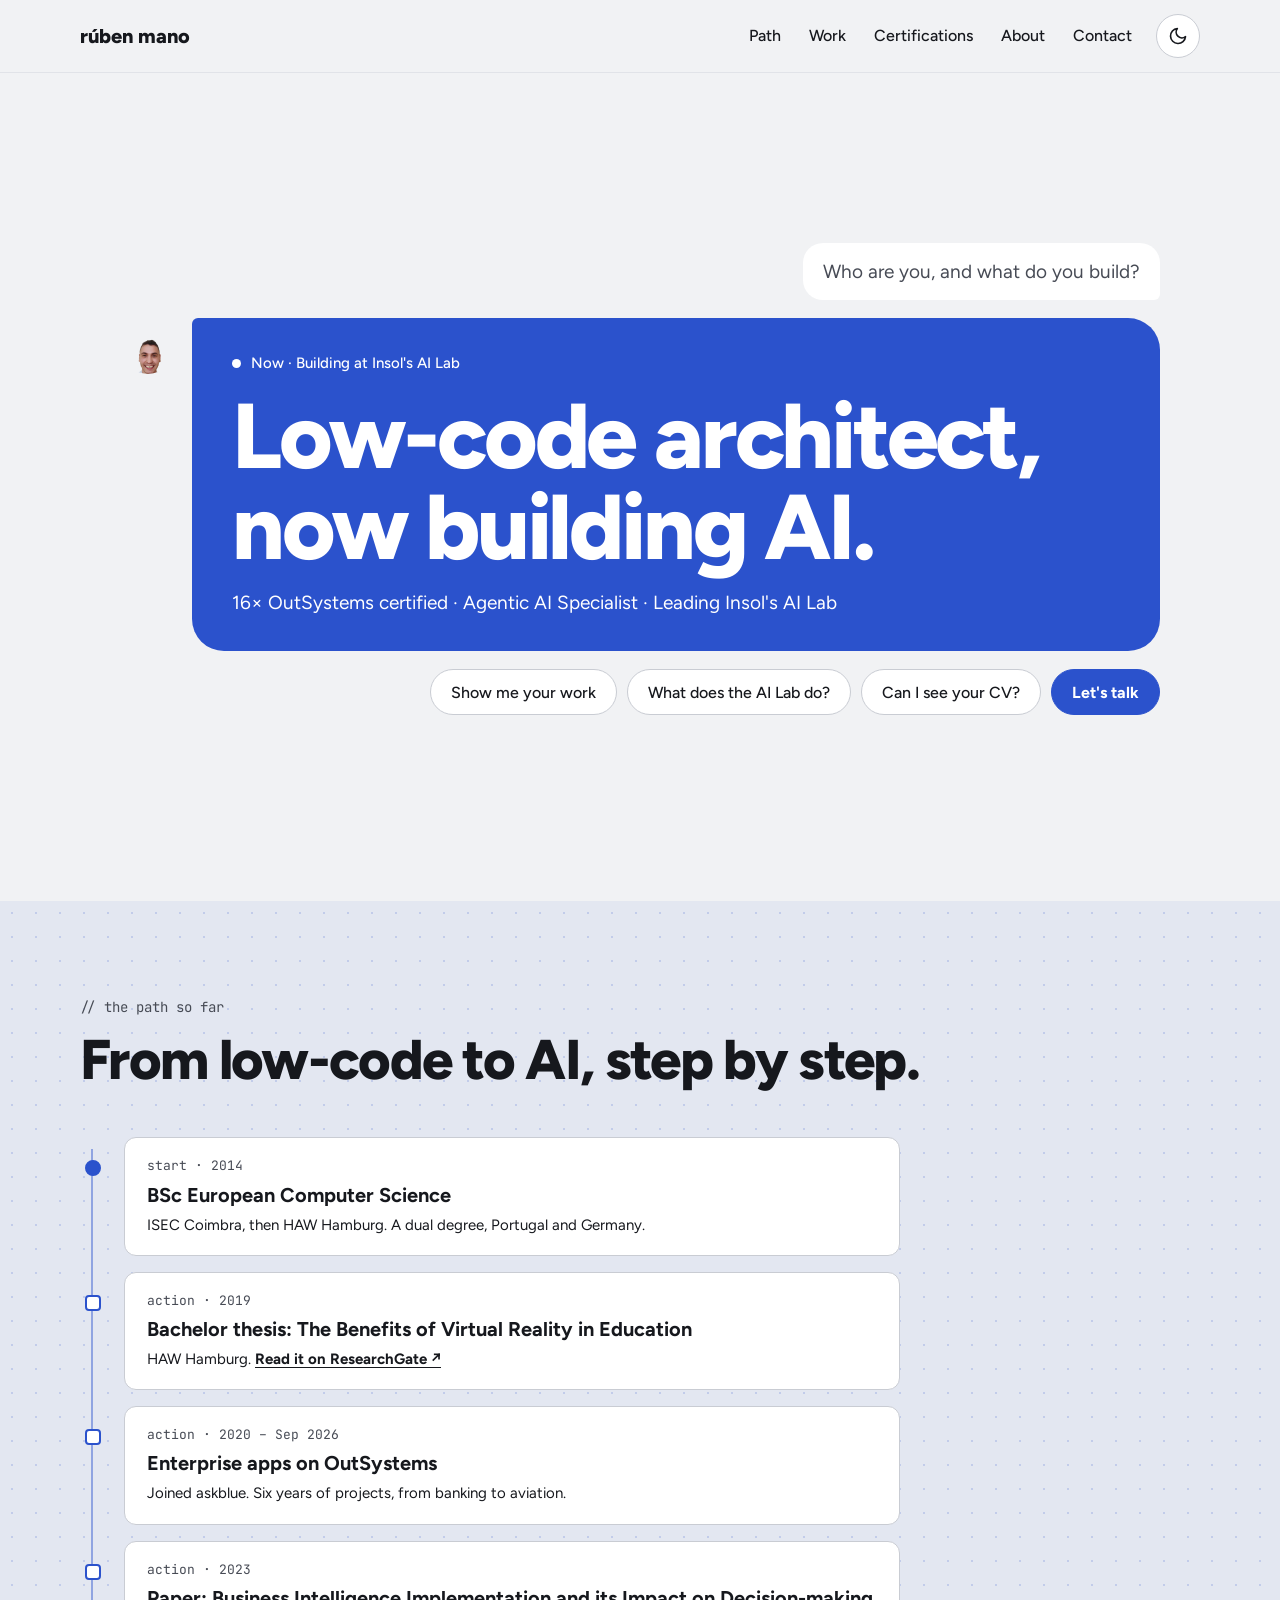
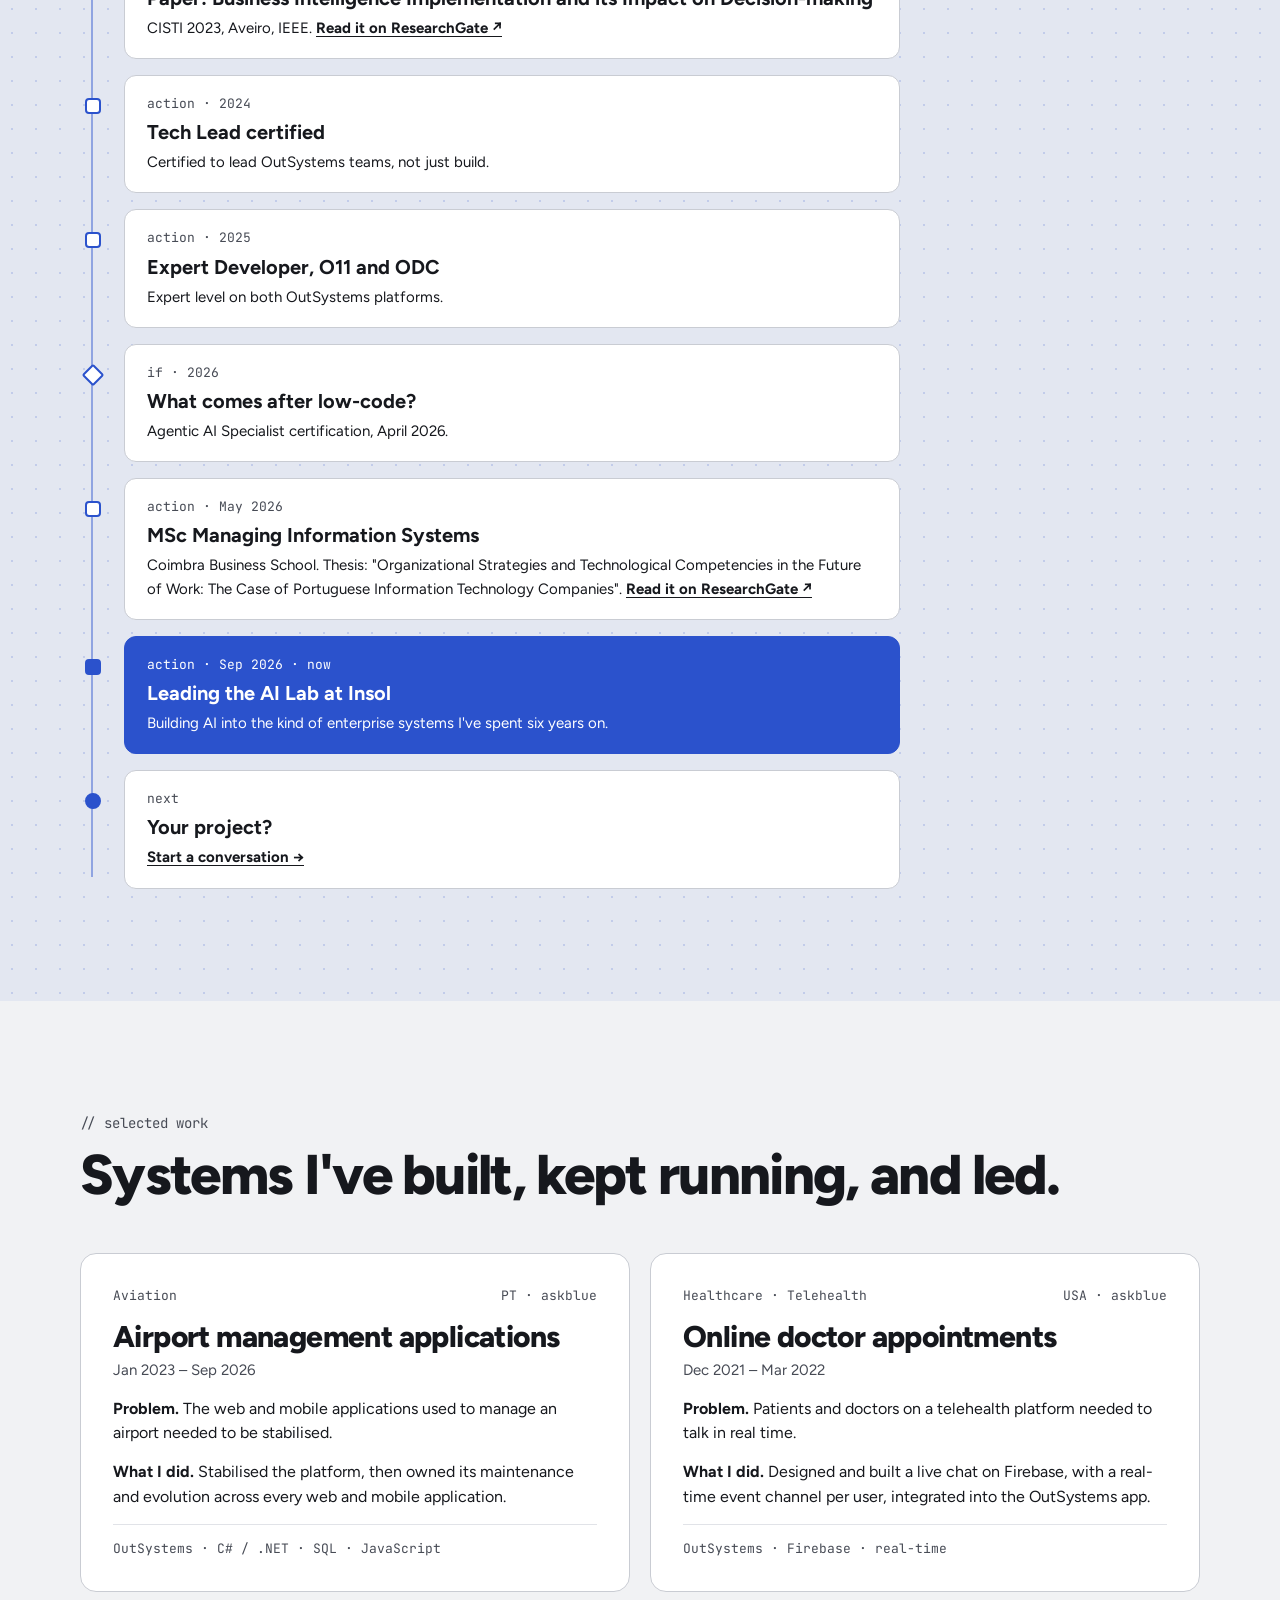
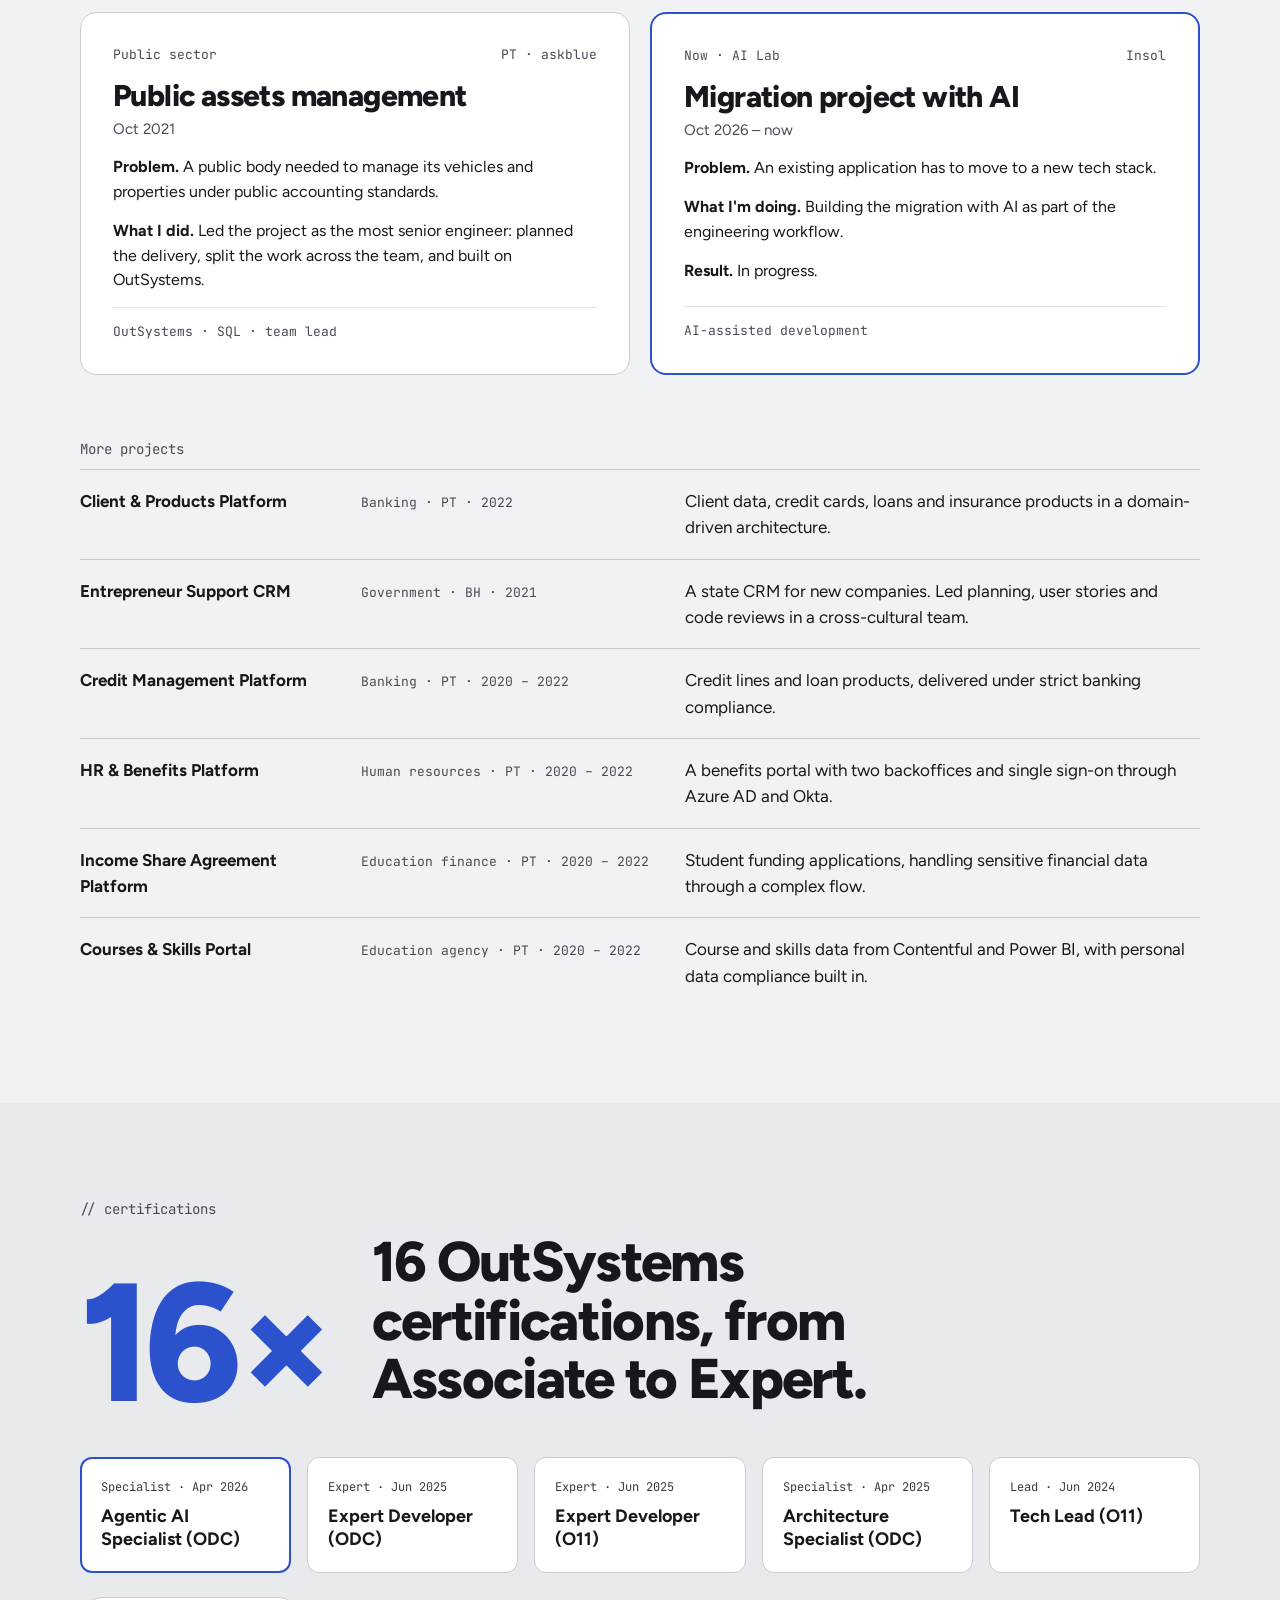
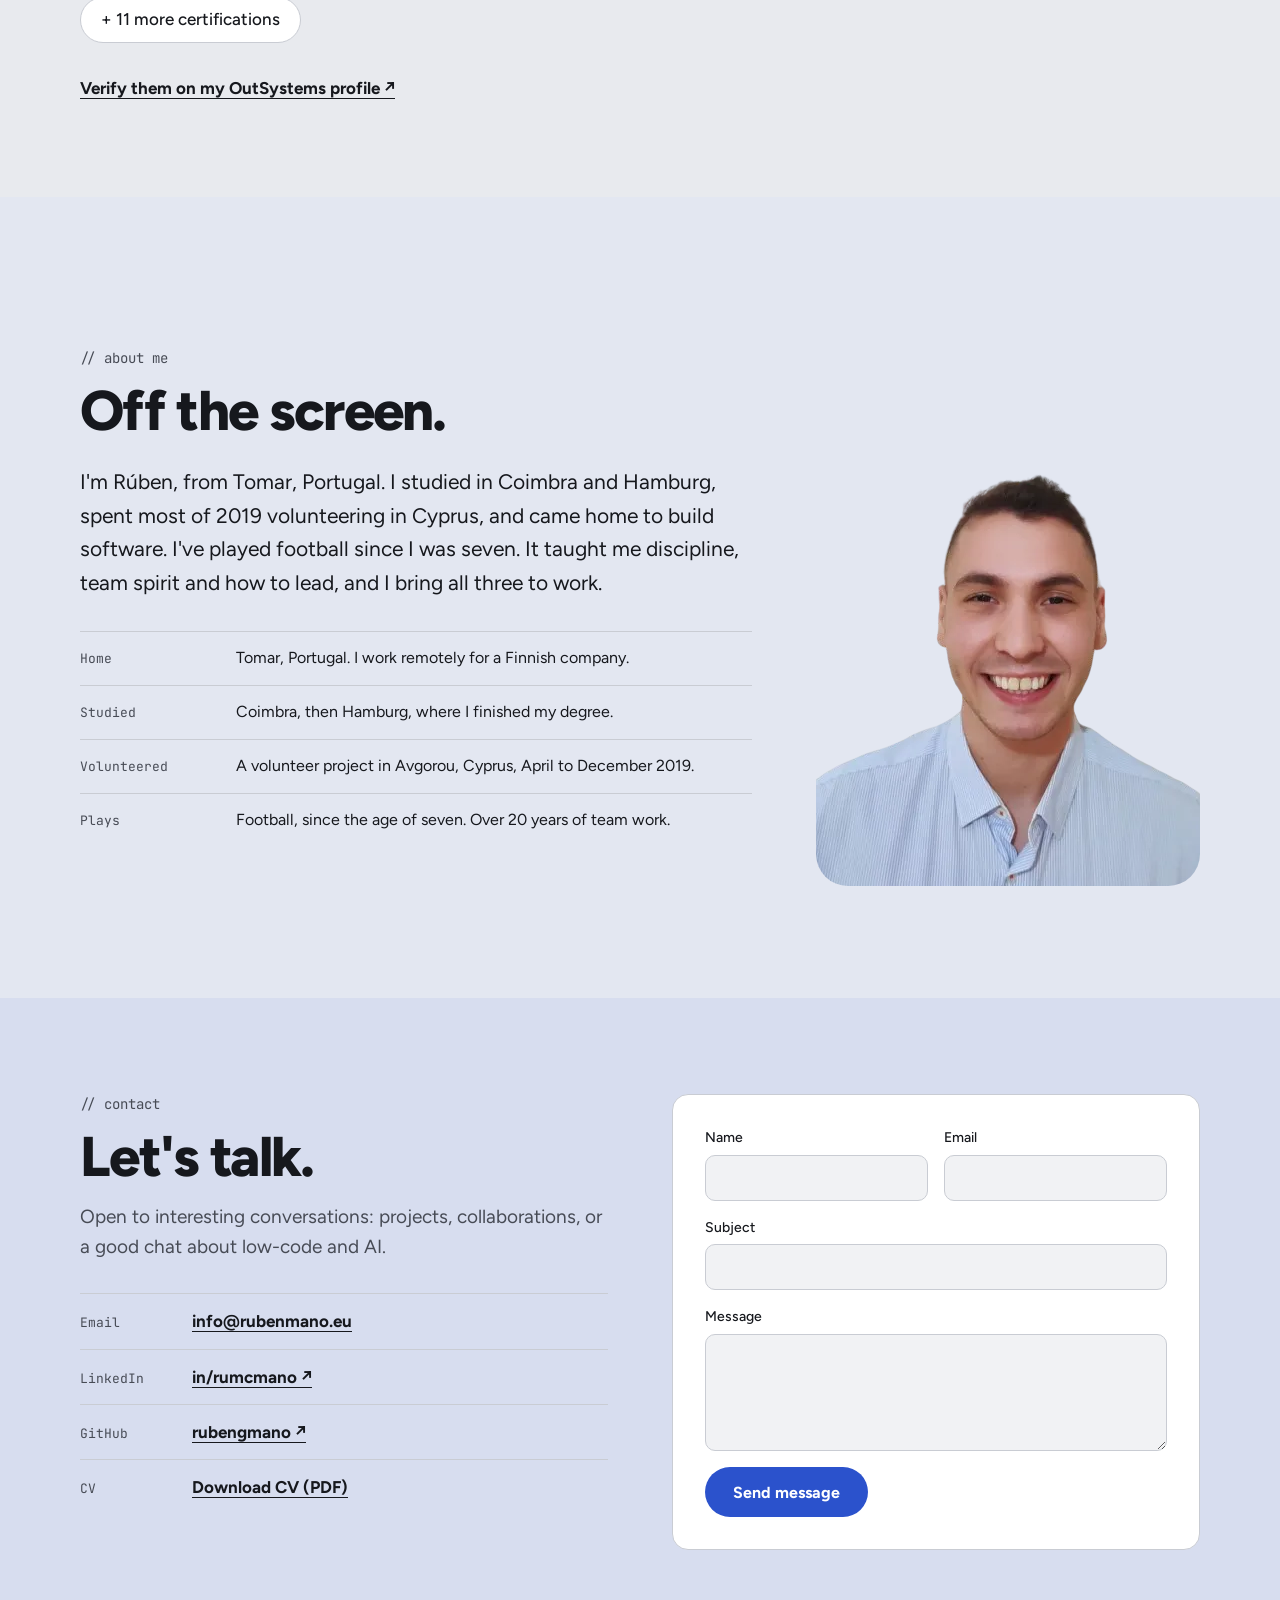
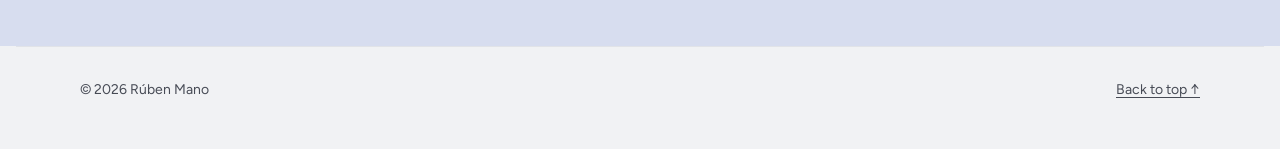
==== commit 7311a4cb: "Link published MSc thesis and add askblue end date - Add the ResearchGate link to the MSc thesis nod" ====
--- a/index.html
+++ b/index.html
@@ -26,7 +26,7 @@
     "@context": "https://schema.org",
     "@type": "ProfilePage",
     "url": "https://rubenmano.eu/",
-    "dateModified": "2026-10-15",
+    "dateModified": "2026-10-26",
     "mainEntity": {
       "@type": "Person",
       "@id": "https://rubenmano.eu/#person",
@@ -136,7 +136,7 @@
             <p>HAW Hamburg. <a href="https://www.researchgate.net/publication/388646341_The_benefits_of_Virtual_Reality_in_Education" target="_blank" rel="noopener">Read it on ResearchGate ↗</a></p>
           </li>
           <li class="node">
-            <span class="node-kind">action · 2020</span>
+            <span class="node-kind">action · 2020 – Sep 2026</span>
             <h3>Enterprise apps on OutSystems</h3>
             <p>Joined askblue. Six years of projects, from banking to aviation.</p>
           </li>
@@ -163,7 +163,7 @@
           <li class="node">
             <span class="node-kind">action · May 2026</span>
             <h3>MSc Managing Information Systems</h3>
-            <p>Coimbra Business School. Thesis: "Organizational Strategies and Technological Competencies in the Future of Work: The Case of Portuguese Information Technology Companies".</p>
+            <p>Coimbra Business School. Thesis: "Organizational Strategies and Technological Competencies in the Future of Work: The Case of Portuguese Information Technology Companies". <a href="https://www.researchgate.net/publication/416880145_Organizational_Strategies_and_Technological_Competencies_in_the_Future_of_Work_The_Case_of_Portuguese_Information_Technology_Companies" target="_blank" rel="noopener">Read it on ResearchGate ↗</a></p>
           </li>
           <li class="node node-current">
             <span class="node-kind">action · Sep 2026 · now</span>
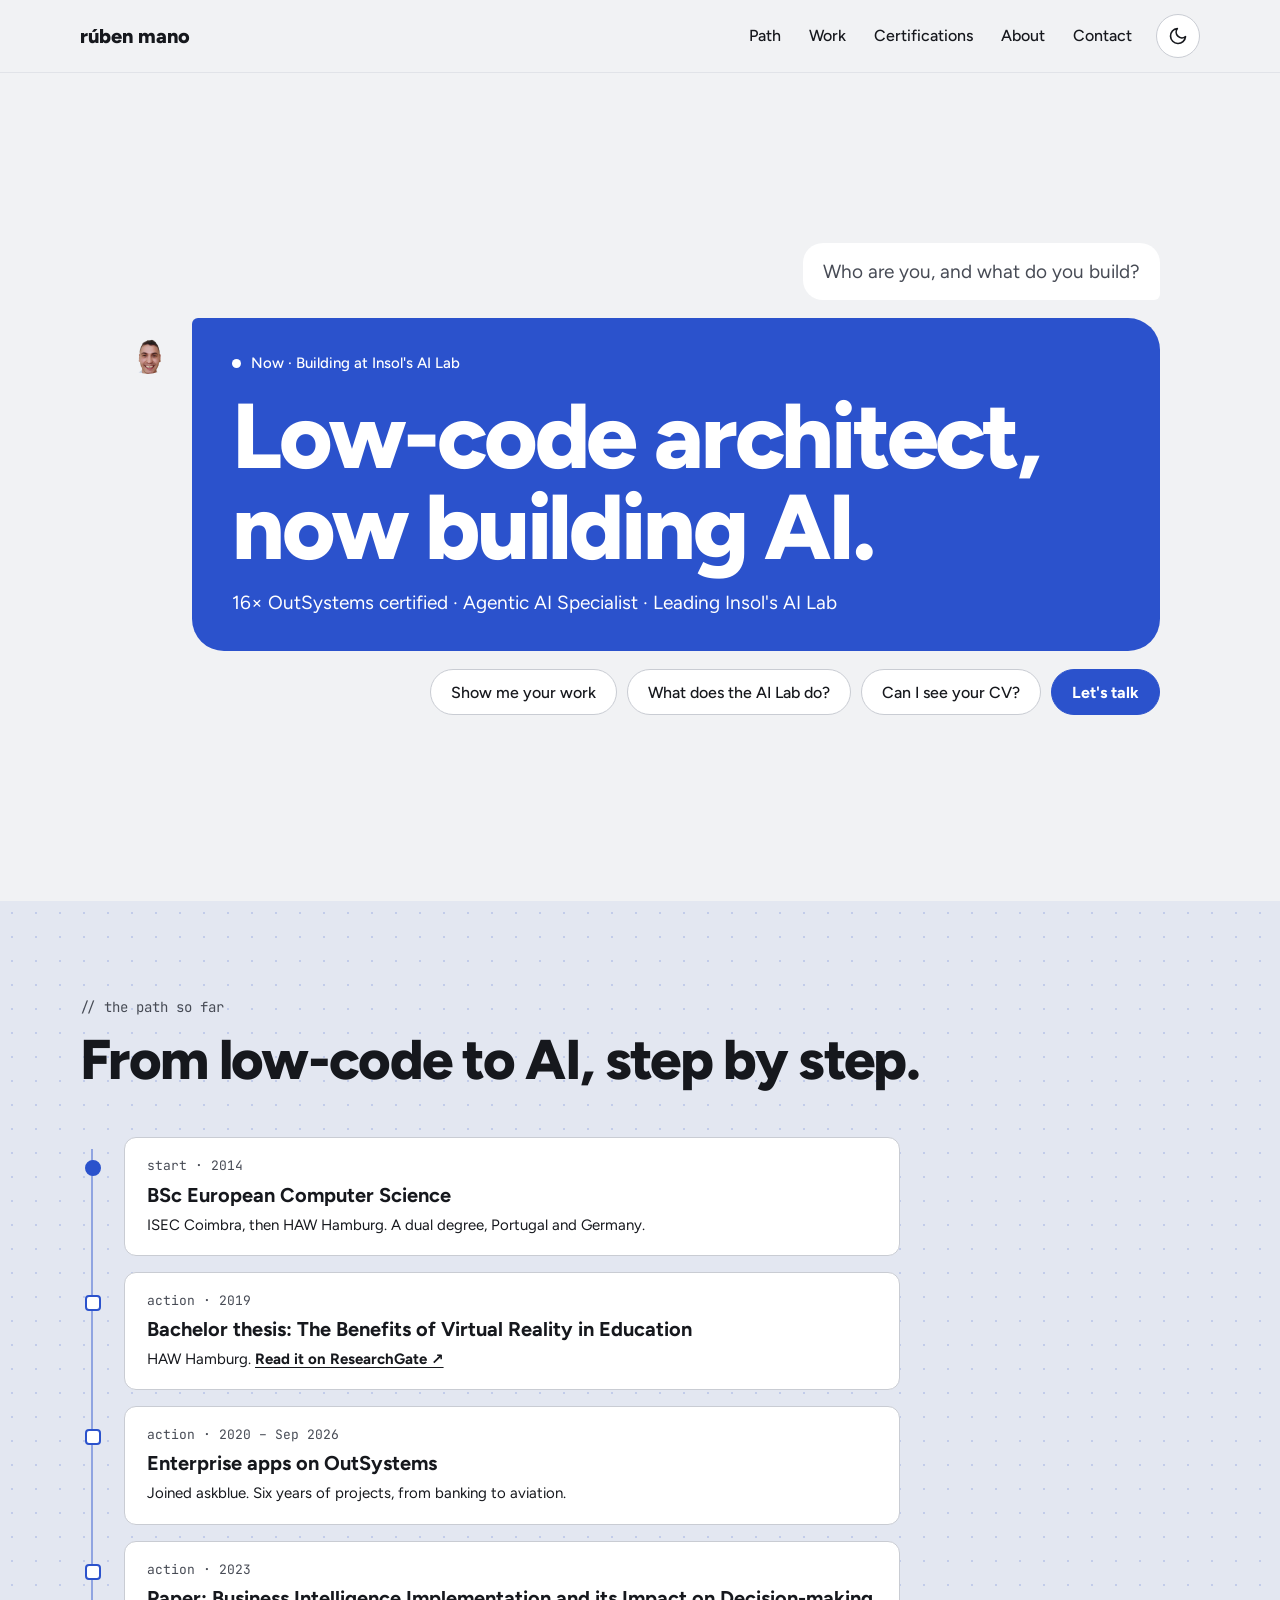
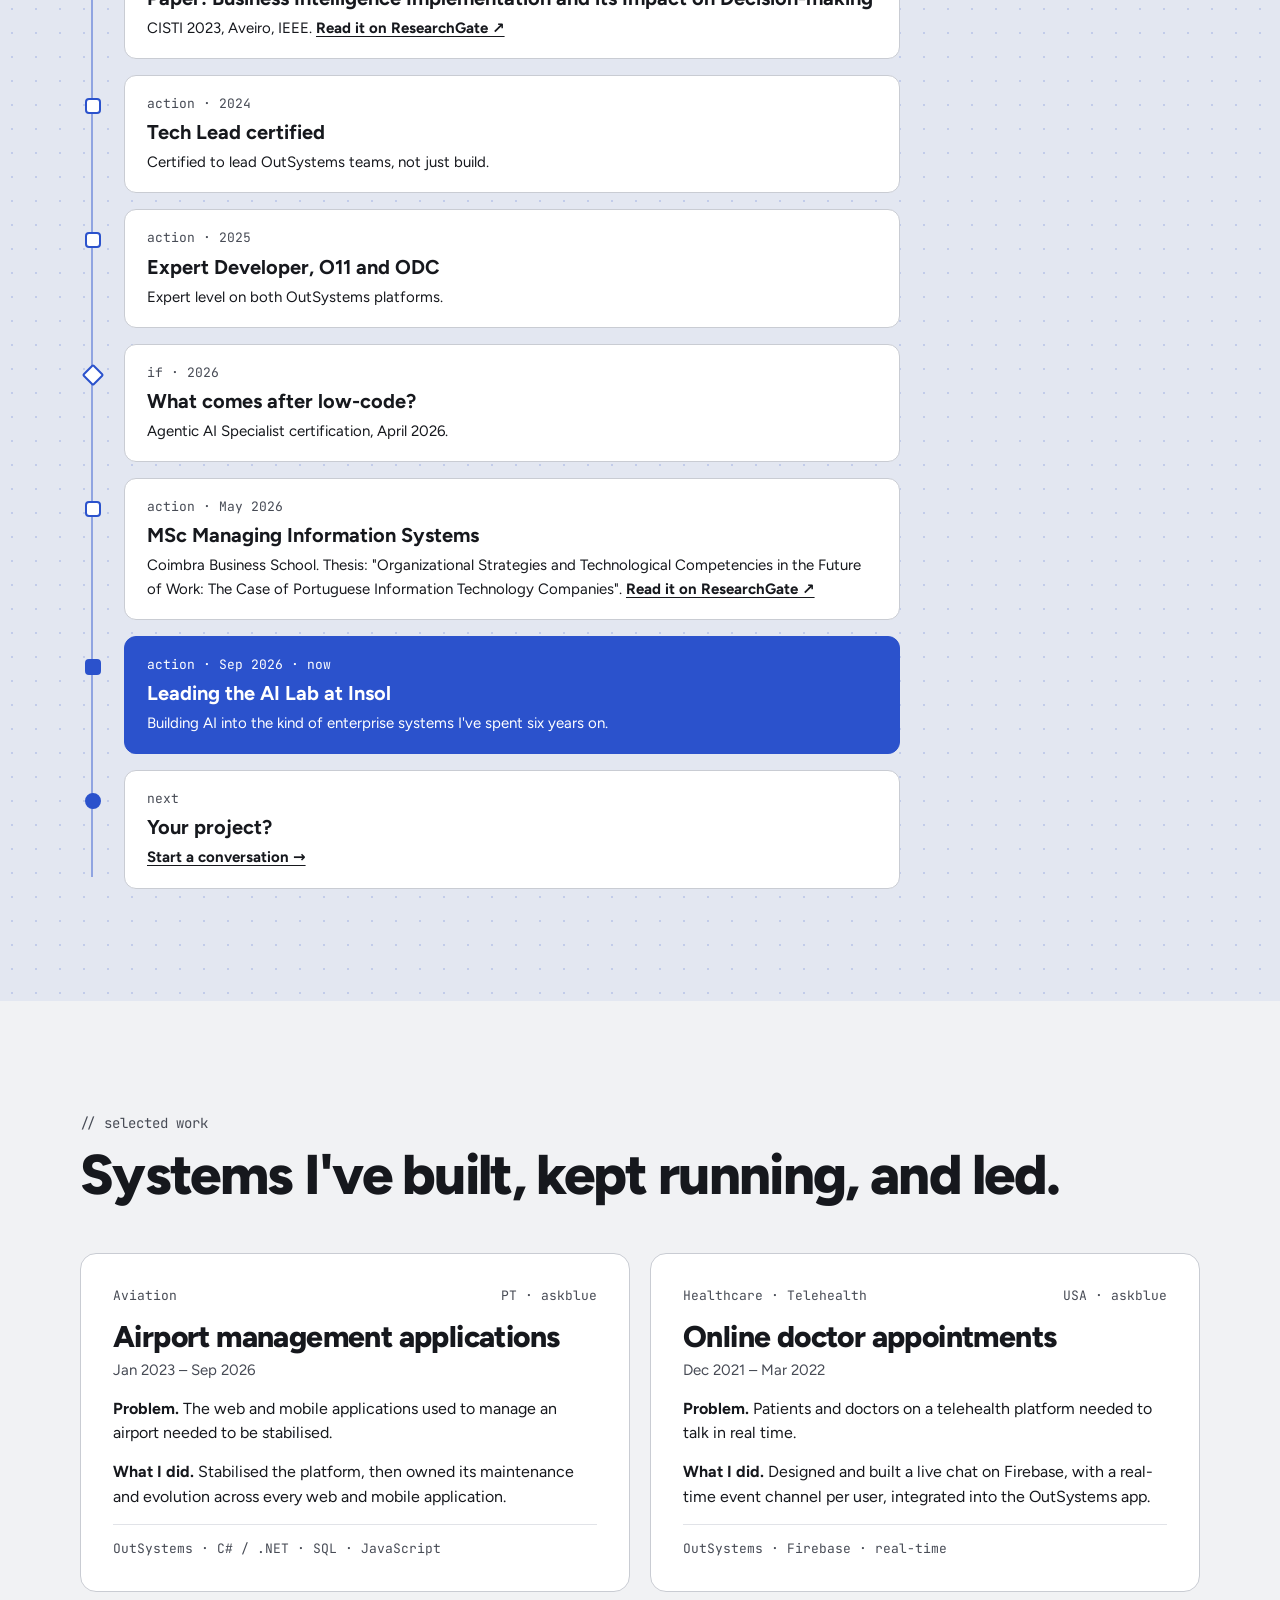
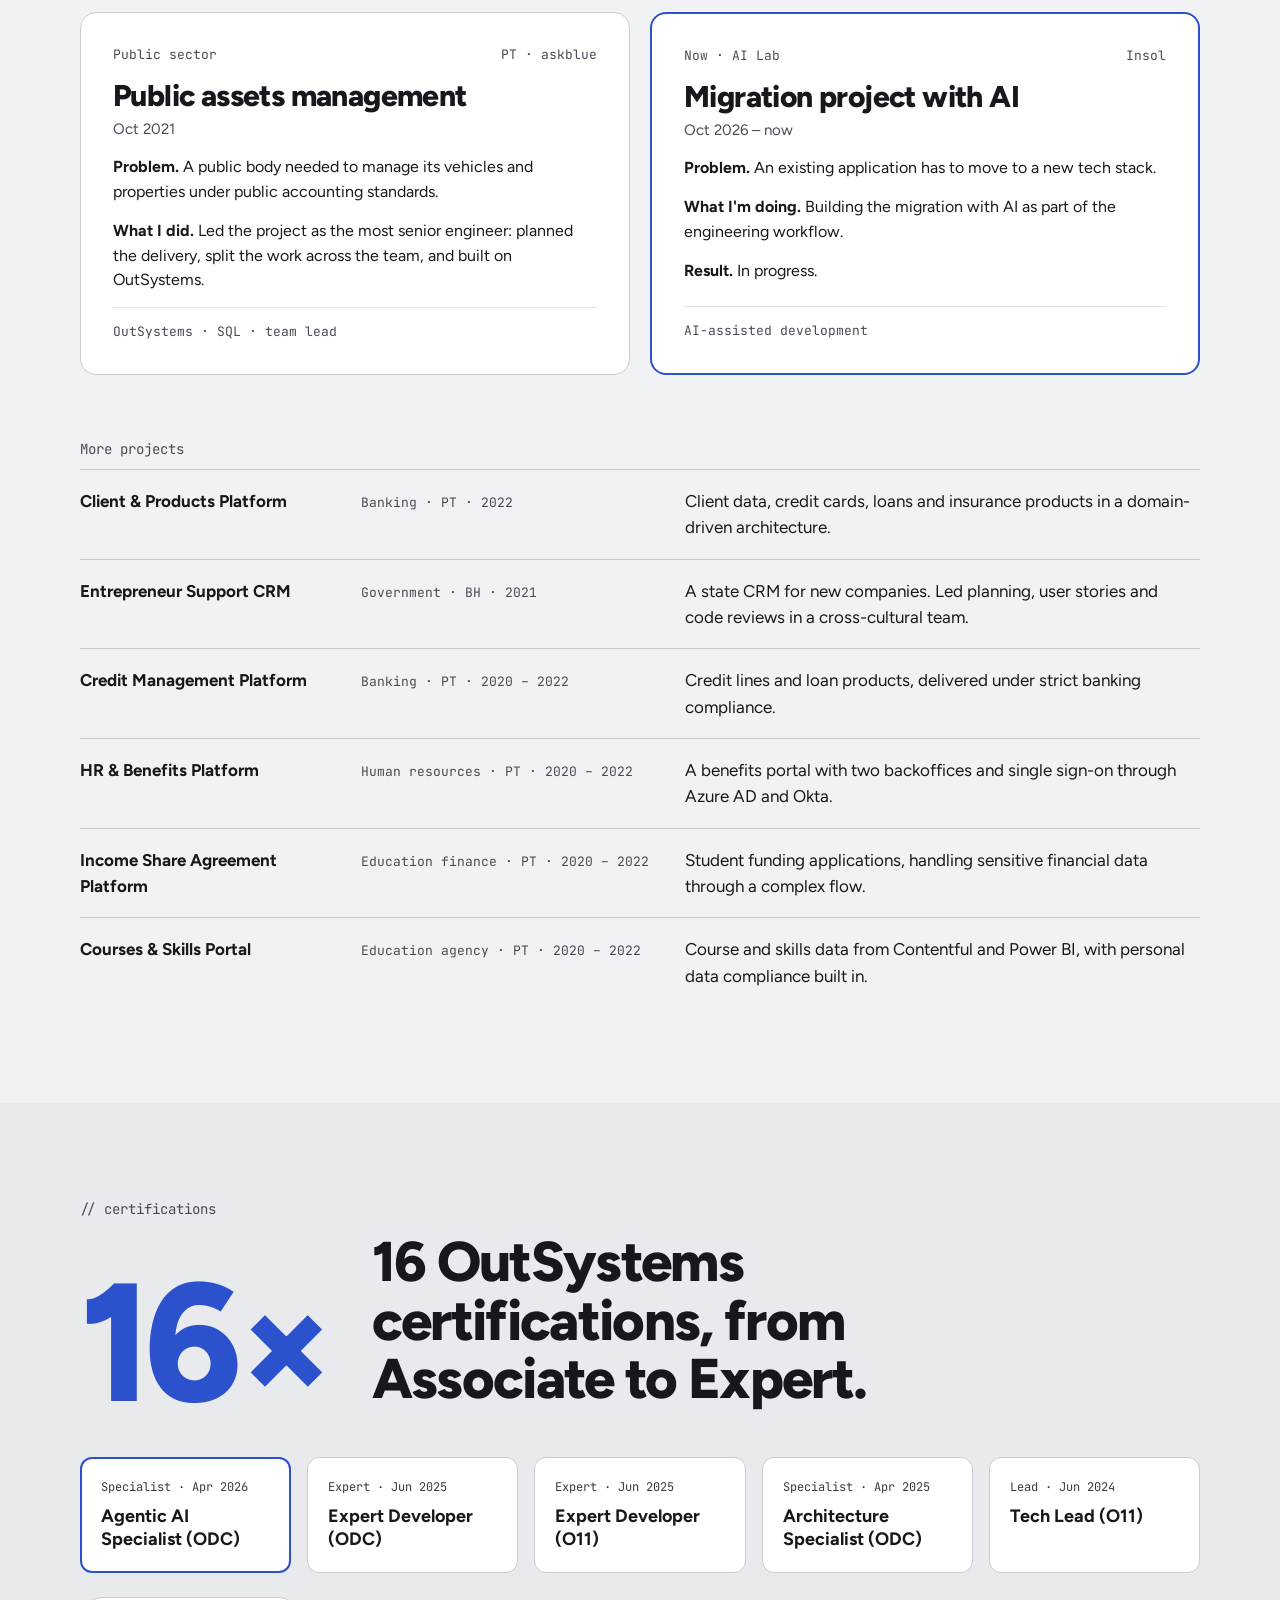
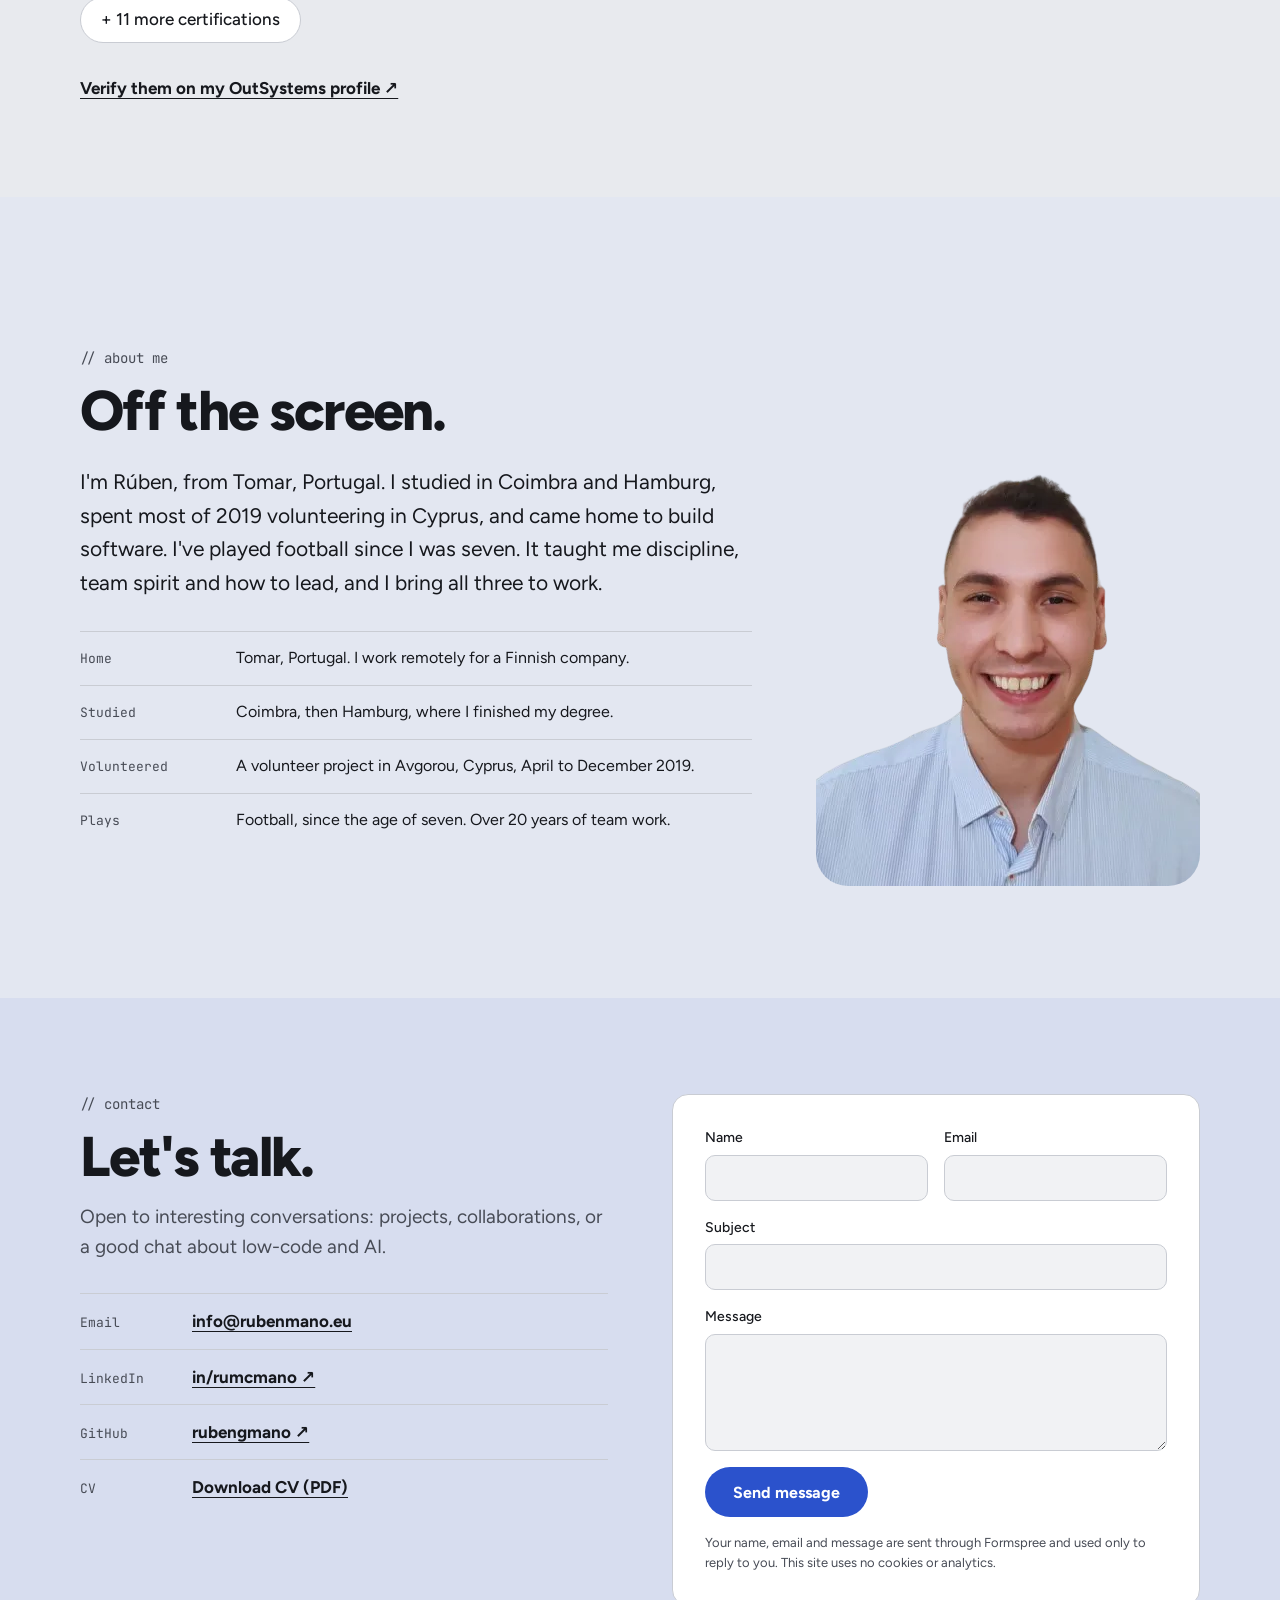
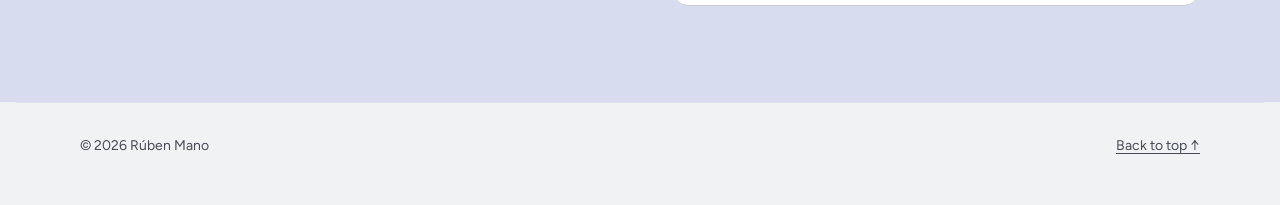
==== commit d28a2c50: "Self-host fonts, follow system theme, add 404 and form privacy - Serve Figtree and JetBrains Mono fr" ====
--- a/index.html
+++ b/index.html
@@ -6,7 +6,7 @@
   <title>Rúben Mano – OutSystems Expert &amp; AI Engineer, Portugal</title>
   <meta name="description" content="Rúben Mano is a low-code architect from Portugal, now building AI: OutSystems Expert Developer with 16 certifications, Agentic AI Specialist, and leading the AI Lab at Insol.">
   <meta name="author" content="Rúben Mano">
-  <meta name="color-scheme" content="light">
+  <meta name="color-scheme" content="light dark">
   <link rel="canonical" href="https://rubenmano.eu/">
   <meta property="og:type" content="profile">
   <meta property="og:site_name" content="Rúben Mano">
@@ -62,12 +62,13 @@
     }
   }
   </script>
-  <link rel="preconnect" href="https://fonts.googleapis.com">
-  <link rel="preconnect" href="https://fonts.gstatic.com" crossorigin>
-  <link href="https://fonts.googleapis.com/css2?family=Figtree:wght@400;500;700;800&family=JetBrains+Mono:wght@400;500&display=swap" rel="stylesheet">
+  <link rel="preload" href="fonts/figtree-latin.woff2" as="font" type="font/woff2" crossorigin>
   <script>
-    // Apply a saved theme before first paint, so there is no flash
-    try { var t = localStorage.getItem('theme'); if (t === 'light' || t === 'dark') document.documentElement.dataset.theme = t; } catch (e) {}
+    // Apply the saved theme, or the system one, before first paint, so there is no flash
+    var t = null;
+    try { t = localStorage.getItem('theme'); } catch (e) {}
+    if (t !== 'light' && t !== 'dark') t = window.matchMedia('(prefers-color-scheme: dark)').matches ? 'dark' : 'light';
+    document.documentElement.dataset.theme = t;
   </script>
   <link rel="stylesheet" href="style.css">
   <link rel="icon" href="/favicon.ico" sizes="48x48">
@@ -306,7 +307,9 @@
             </div>
             <label>Subject<input name="subject" type="text"></label>
             <label>Message<textarea name="message" rows="5" required></textarea></label>
+            <input class="hp" type="text" name="_gotcha" tabindex="-1" autocomplete="off" aria-hidden="true">
             <button class="btn" type="submit">Send message</button>
+            <p class="form-note">Your name, email and message are sent through Formspree and used only to reply to you. This site uses no cookies or analytics.</p>
           </form>
         </div>
       </div>
--- a/style.css
+++ b/style.css
@@ -1,3 +1,19 @@
+/* ---------- Fonts (self-hosted, Latin subset; both are variable fonts) ---------- */
+@font-face {
+  font-family: 'Figtree';
+  font-style: normal;
+  font-weight: 300 900;
+  font-display: swap;
+  src: url('fonts/figtree-latin.woff2') format('woff2');
+}
+@font-face {
+  font-family: 'JetBrains Mono';
+  font-style: normal;
+  font-weight: 100 800;
+  font-display: swap;
+  src: url('fonts/jetbrains-mono-latin.woff2') format('woff2');
+}
+
 /* ---------- Tokens ---------- */
 :root {
   --bg: #f1f2f4;
@@ -23,7 +39,7 @@
   --gutter: clamp(16px, 5vw, 96px);
 }
 
-/* Dark: only when the visitor picks it with the toggle; light is the default */
+/* Dark: set from the visitor's toggle choice, or their system setting if they haven't picked one */
 :root[data-theme="dark"] {
   --bg: #0d0d0f;
   --bg-alt: #131317;
@@ -199,6 +215,8 @@
 .btn:hover { background: var(--accent-hover); }
 .btn[disabled] { opacity: 0.6; cursor: progress; }
 .form-success { padding: 14px 18px; border-radius: 10px; border: 1.5px solid var(--live); font-weight: 500; }
+.form-note { font-size: 13px; color: var(--muted); }
+.hp { display: none; }
 .form-error { margin-bottom: 16px; padding: 12px 16px; border-radius: 10px; border: 1.5px solid #c0392b; color: var(--ink); font-size: 15px; }
 
 /* ---------- Footer ---------- */
